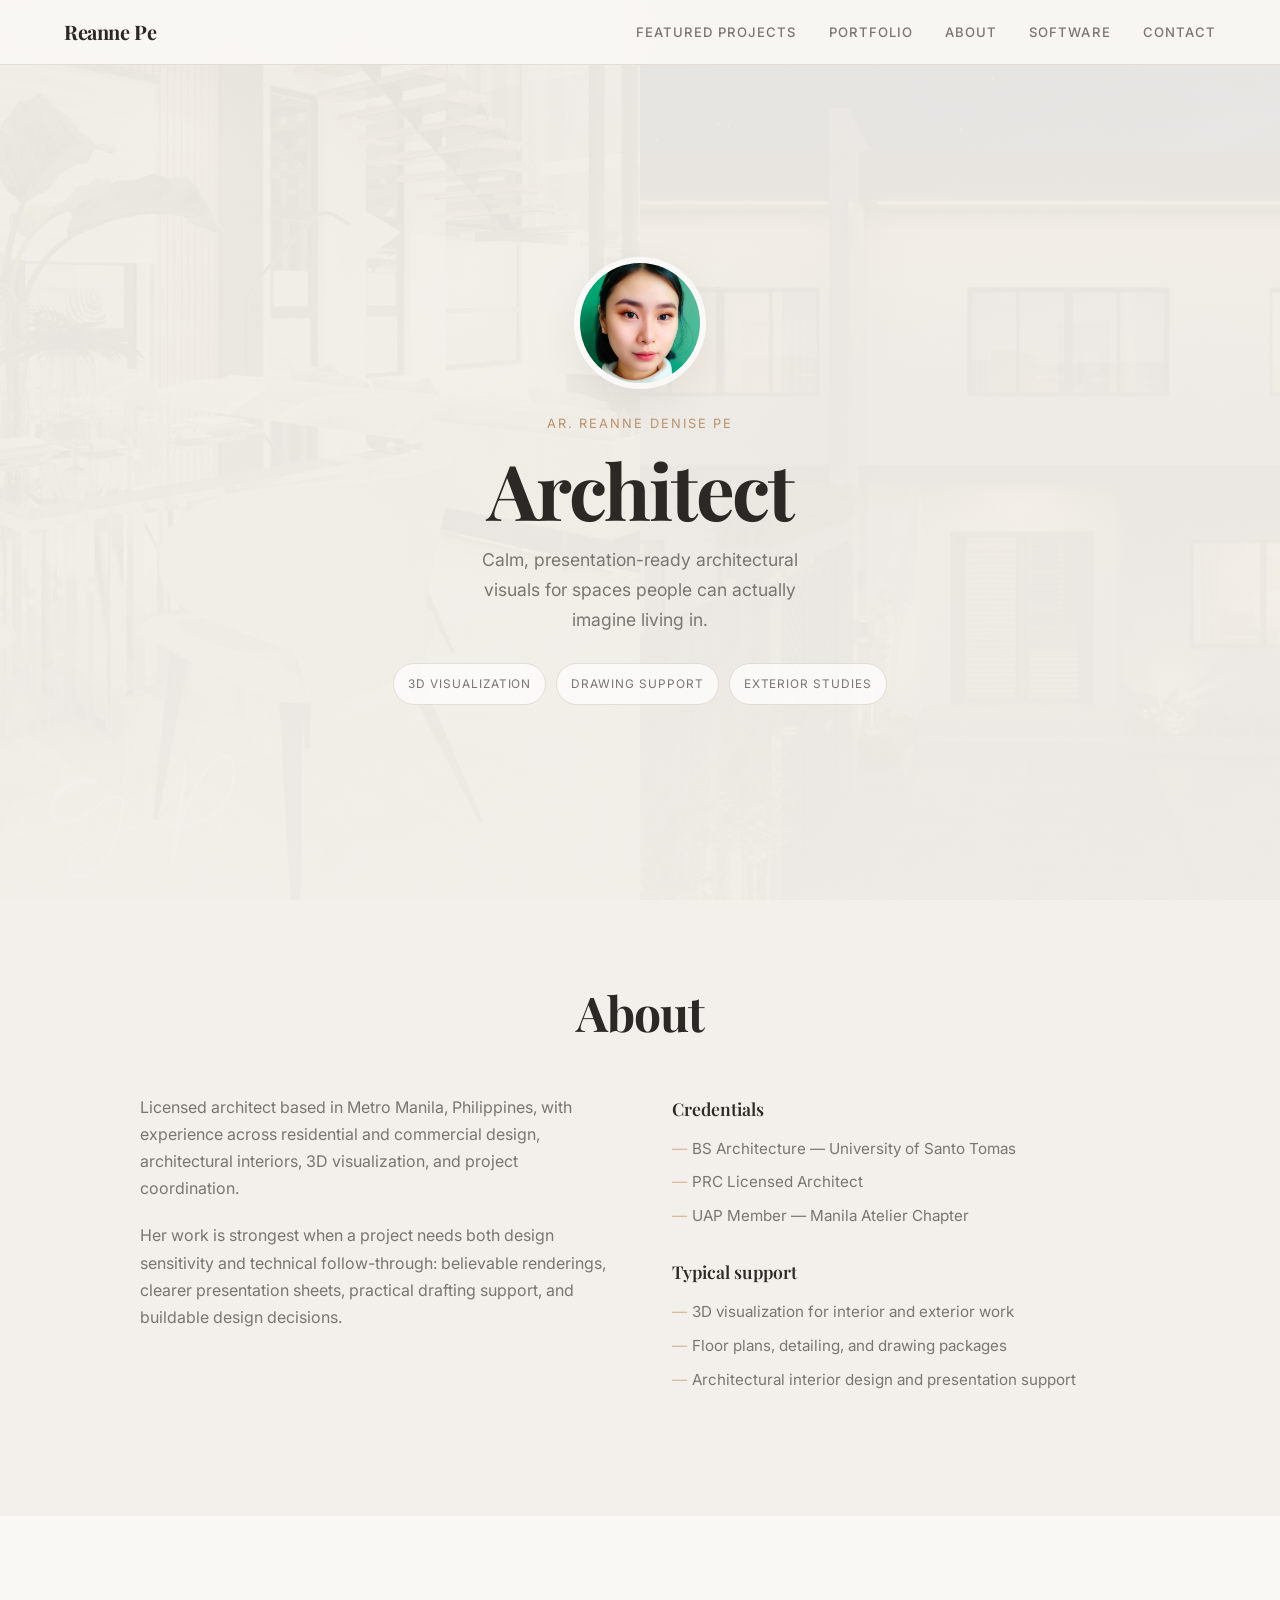
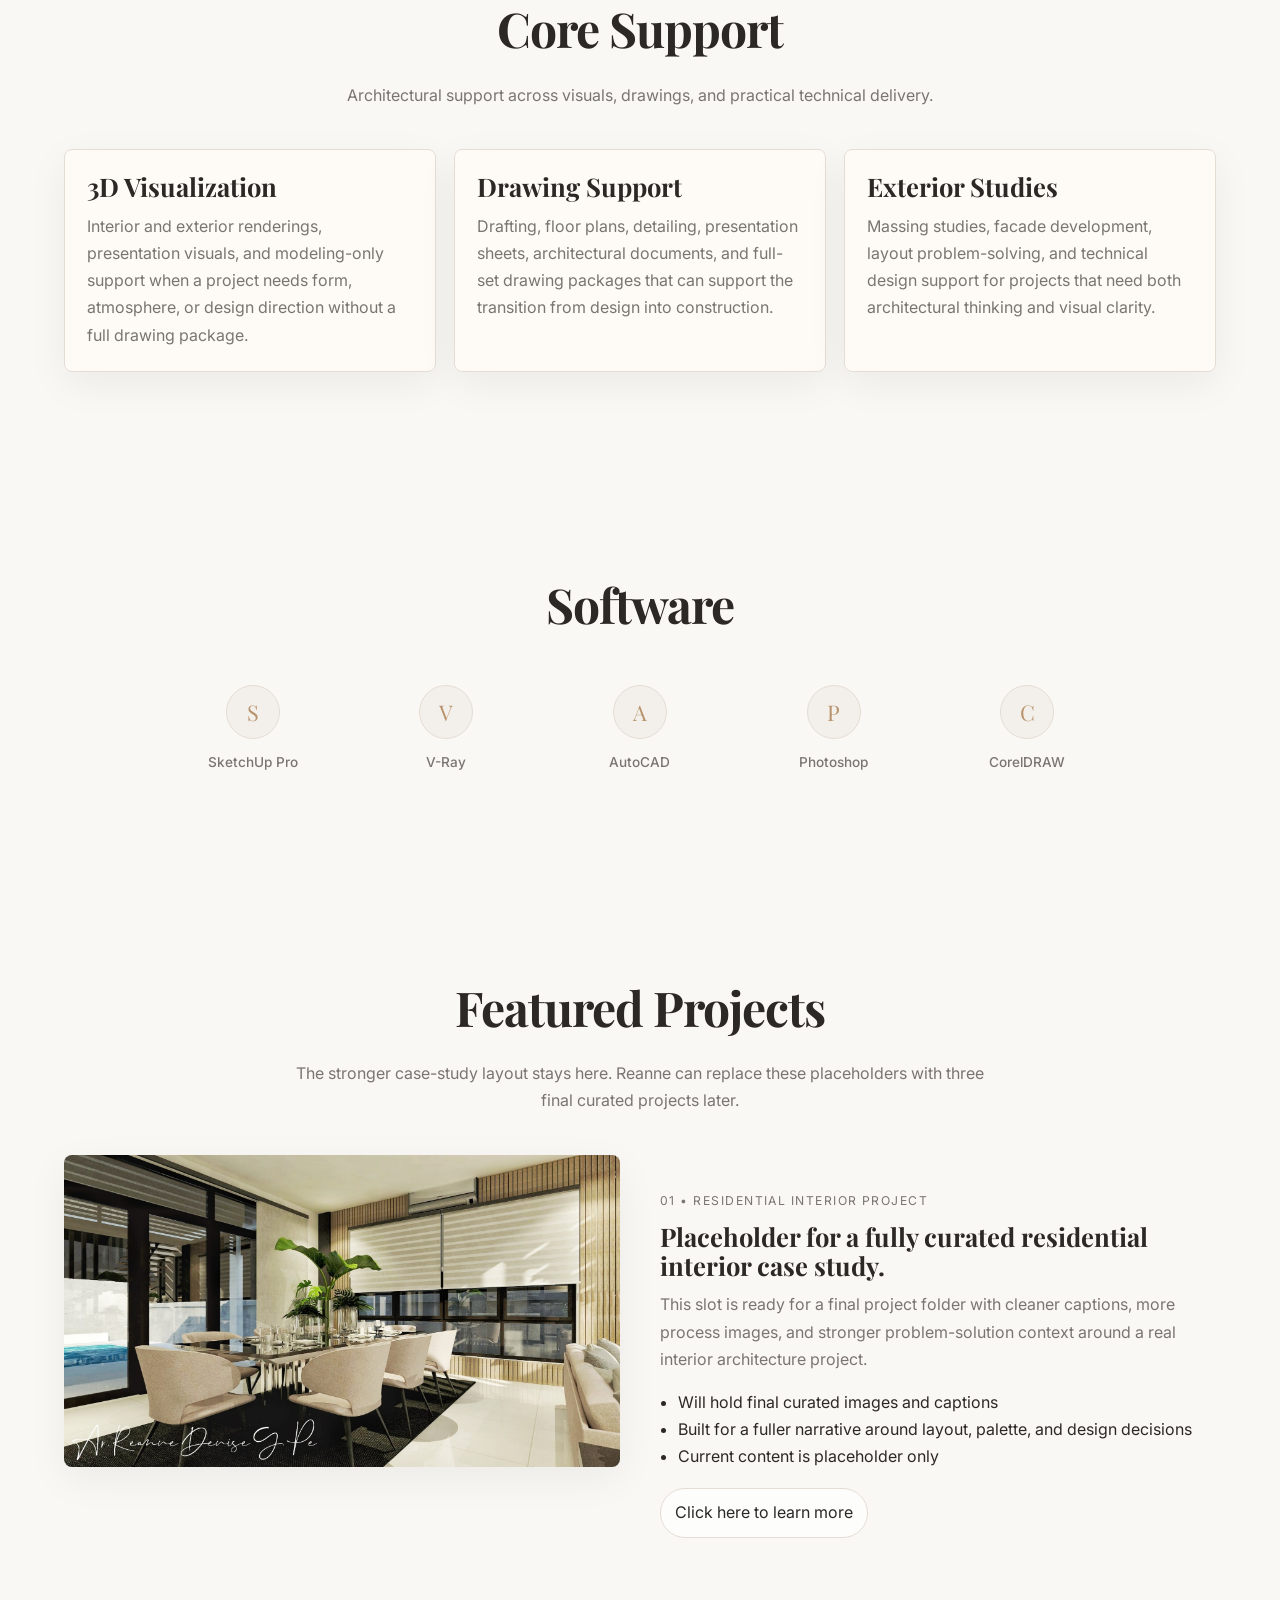
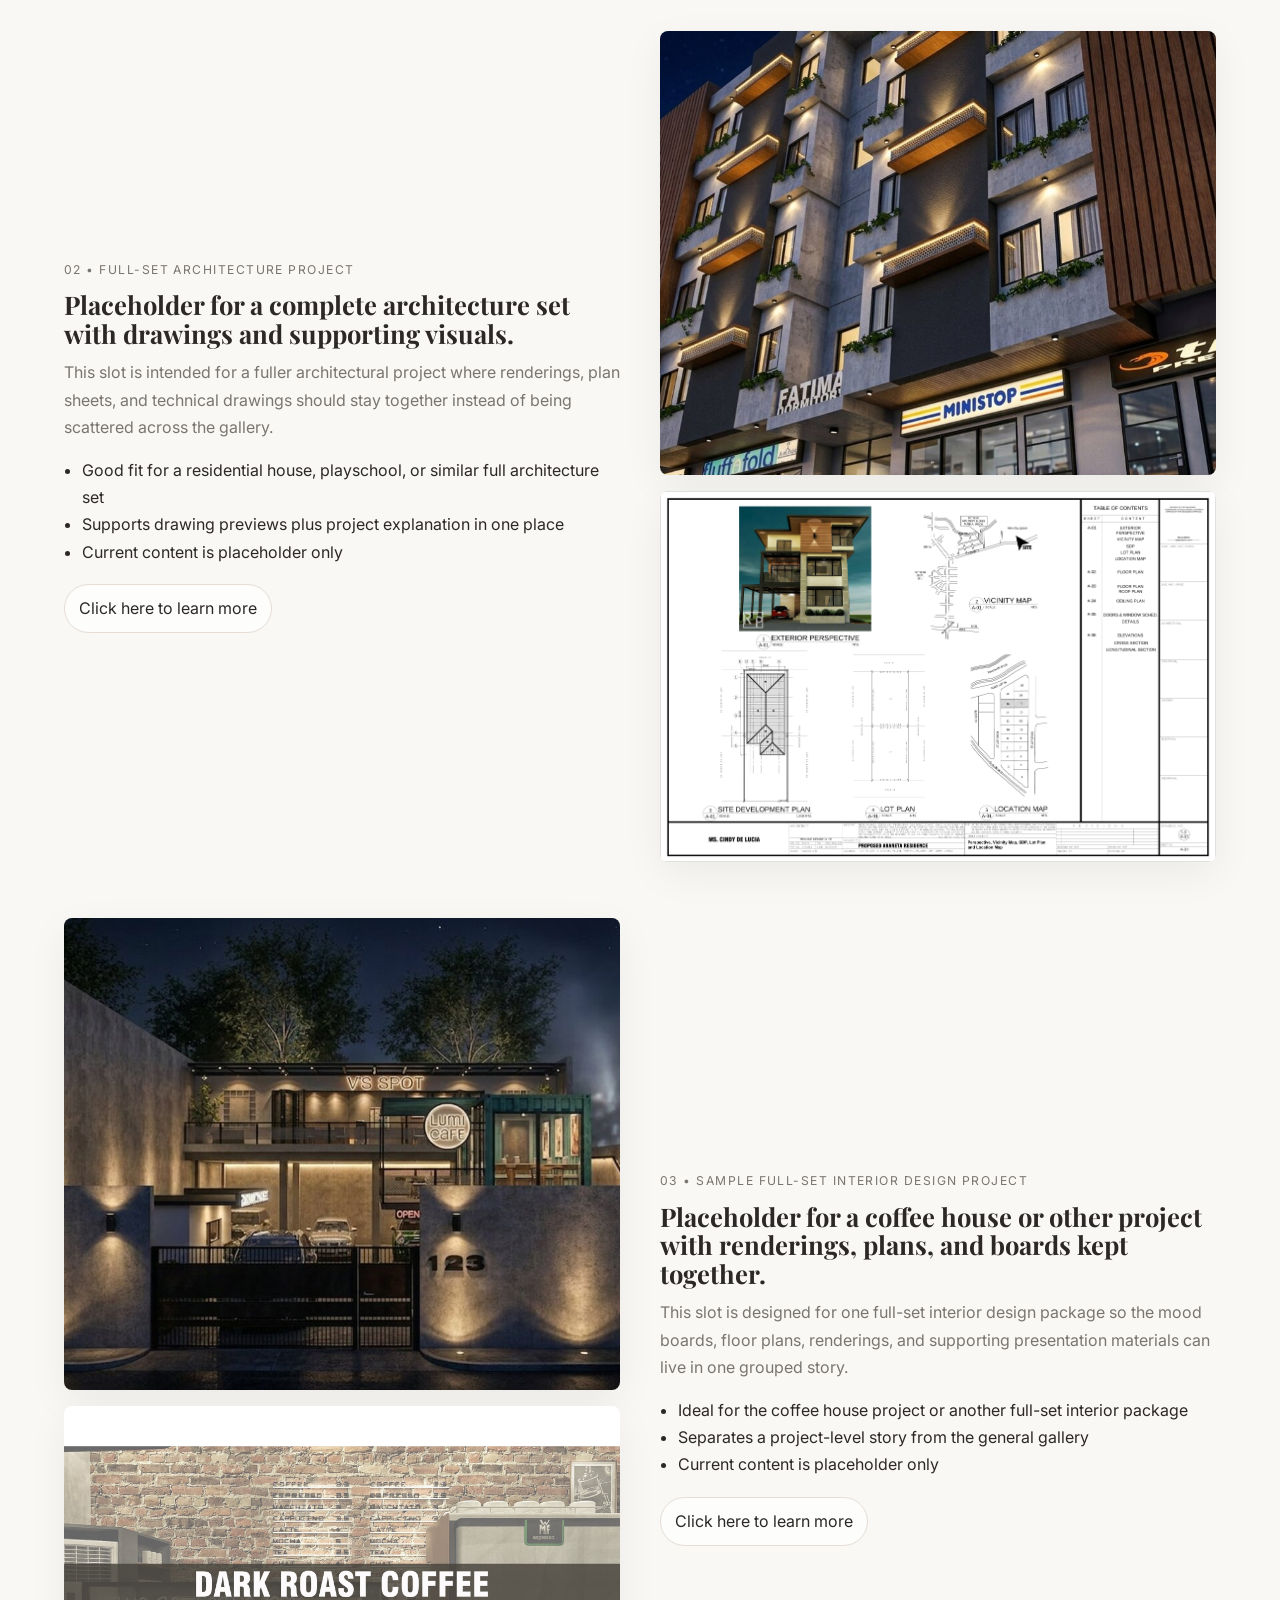
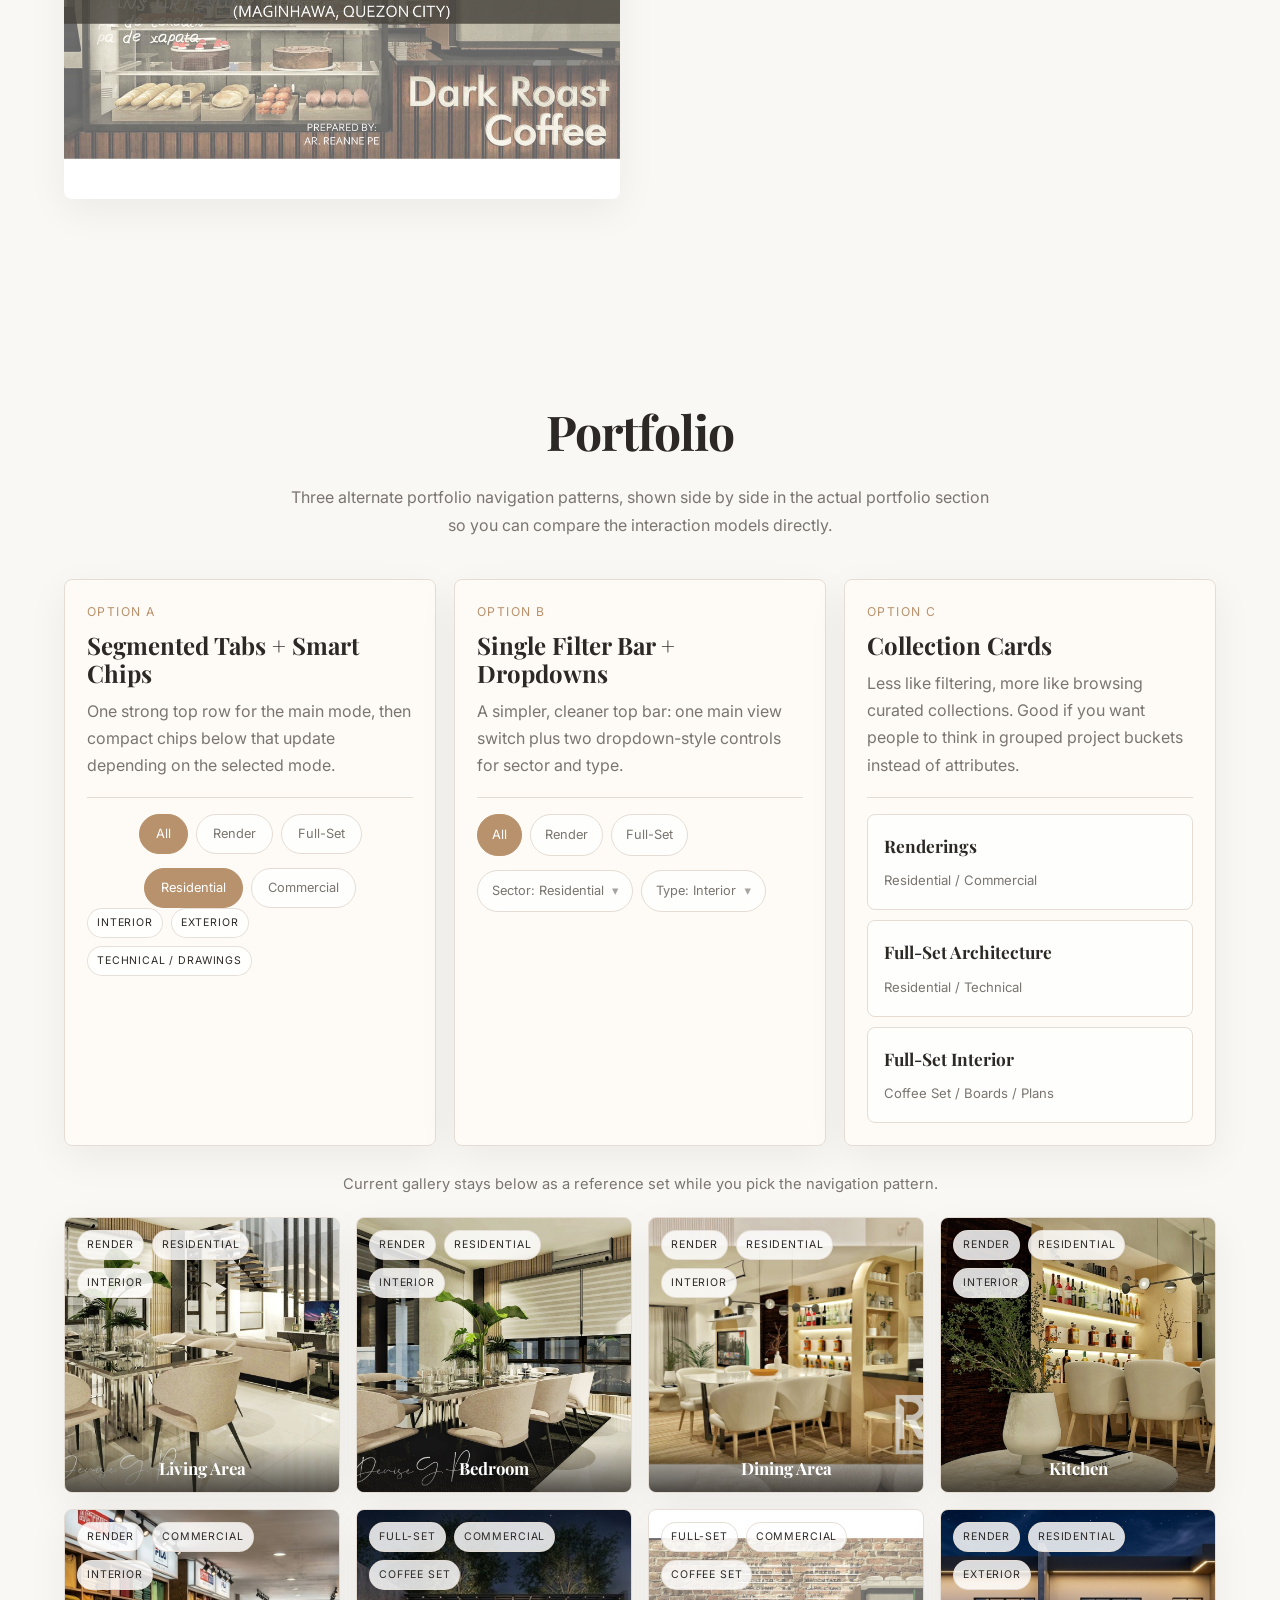
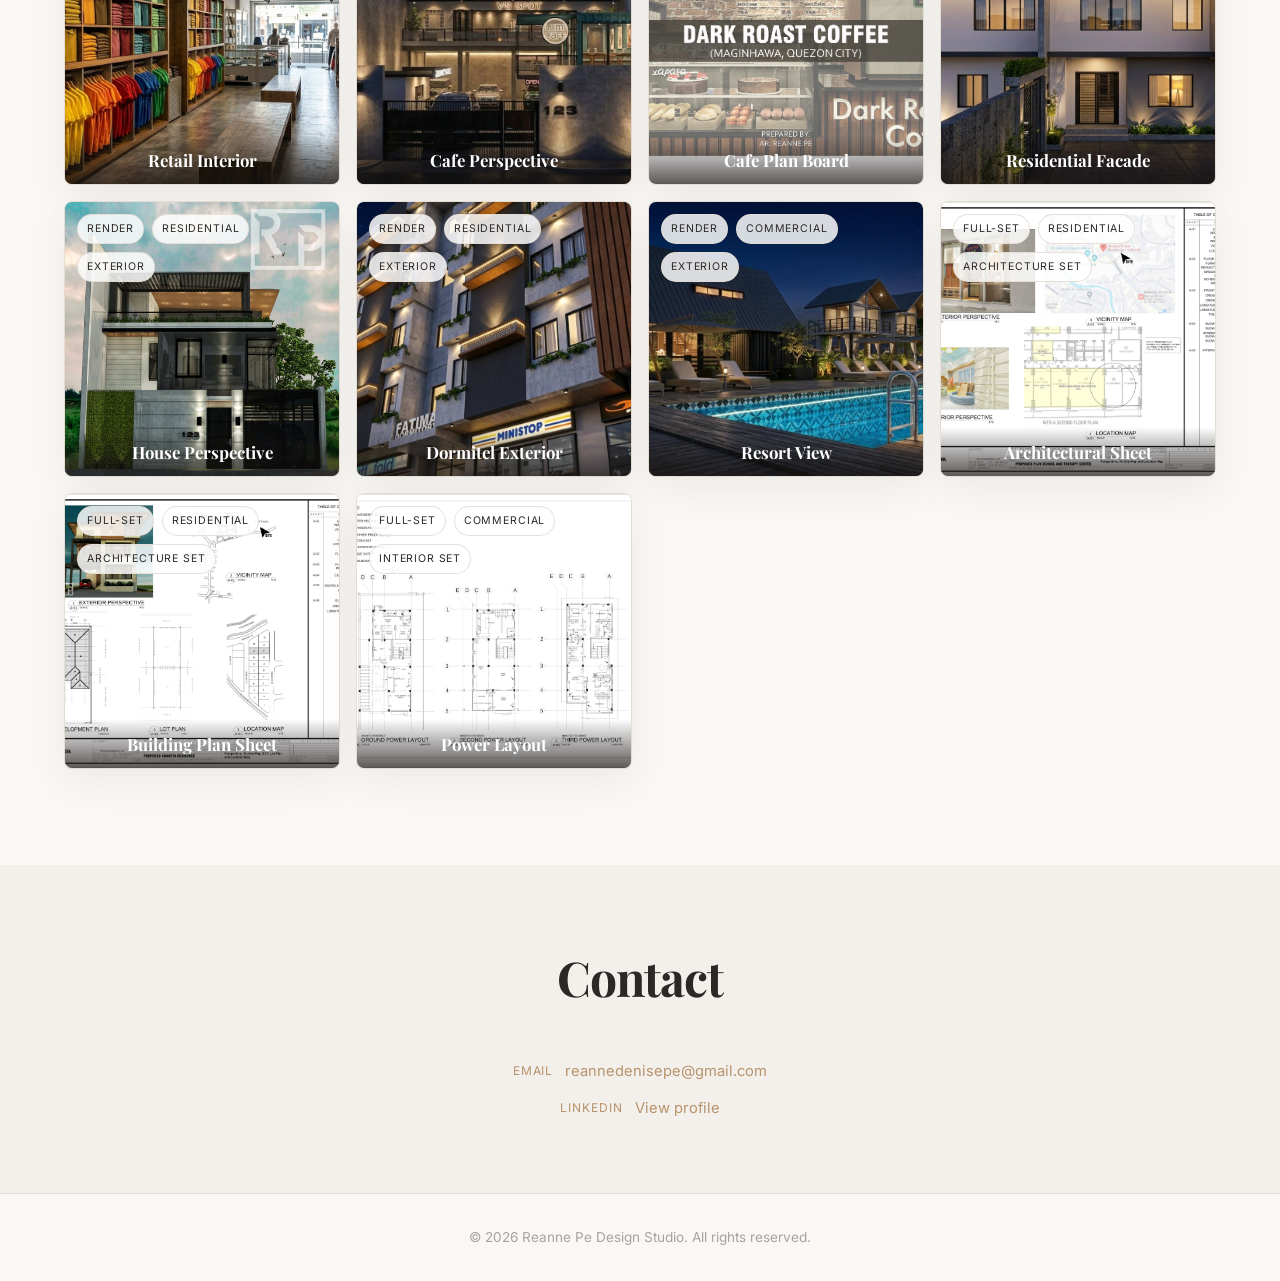
==== v3/public/index.html @ e00d3acc "v3 update style again" ====
<!DOCTYPE html>
<html lang="en">
<head>
  <meta charset="UTF-8" />
  <meta name="viewport" content="width=device-width, initial-scale=1.0" />
  <title>Reanne Denise Pe | Architect</title>
  <meta name="description" content="Portfolio of Reanne Denise Pe, licensed architect in the Philippines specializing in 3D visualization, drawing support, and architectural interiors." />
  <meta property="og:title" content="Reanne Denise Pe | Architect" />
  <meta property="og:description" content="3D visualization, drawing support, and grouped project samples by Reanne Denise Pe." />
  <meta property="og:image" content="./images/selected/interior-living-01.jpg" />
  <link rel="preconnect" href="https://fonts.googleapis.com" />
  <link rel="preconnect" href="https://fonts.gstatic.com" crossorigin />
  <link href="https://fonts.googleapis.com/css2?family=Playfair+Display:wght@400;600;700&family=Inter:wght@300;400;500;600&display=swap" rel="stylesheet" />
  <link rel="stylesheet" href="styles.css" />
  <link rel="icon" type="image/svg+xml" href="data:image/svg+xml,%3Csvg xmlns='http://www.w3.org/2000/svg' viewBox='0 0 100 100'%3E%3Crect width='100' height='100' rx='22' fill='%23f5ede3'/%3E%3Ctext x='50' y='58' text-anchor='middle' font-family='Georgia,serif' font-size='34' fill='%2328201a'%3ERP%3C/text%3E%3C/svg%3E" />
</head>
<body>
  <nav id="nav">
    <div class="nav-inner">
      <a href="#hero" class="logo">Reanne Pe</a>
      <button class="hamburger" id="hamburger" aria-label="Menu">
        <span></span><span></span><span></span>
      </button>
      <ul class="nav-links" id="navLinks">
        <li><a href="#featured-projects" class="nav-link">Featured Projects</a></li>
        <li><a href="#portfolio" class="nav-link">Portfolio</a></li>
        <li><a href="#about" class="nav-link">About</a></li>
        <li><a href="#software" class="nav-link">Software</a></li>
        <li><a href="#contact" class="nav-link">Contact</a></li>
      </ul>
    </div>
  </nav>

  <section id="hero">
    <div class="hero-overlay"></div>
    <div class="hero-background hero-background-interior" aria-hidden="true"></div>
    <div class="hero-background hero-background-exterior" aria-hidden="true"></div>
    <div class="hero-content">
      <div class="hero-avatar-wrap">
        <img class="hero-avatar" src="./images/profile/reanne-avatar.jpg" alt="Portrait of Reanne Denise Pe" />
      </div>
      <p class="hero-label">Ar. Reanne Denise Pe</p>
      <h1>Architect</h1>
      <p class="hero-sub">Calm, presentation-ready architectural visuals for spaces people can actually imagine living in.</p>
      <div class="hero-skill-strip">
        <span>3D Visualization</span>
        <span>Drawing Support</span>
        <span>Exterior Studies</span>
      </div>
    </div>
  </section>

  <section id="about">
    <div class="section-header">
      <h2>About</h2>
    </div>
    <div class="about-grid">
      <div class="about-text">
        <p>Licensed architect based in Metro Manila, Philippines, with experience across residential and commercial design, architectural interiors, 3D visualization, and project coordination.</p>
        <p>Her work is strongest when a project needs both design sensitivity and technical follow-through: believable renderings, clearer presentation sheets, practical drafting support, and buildable design decisions.</p>
      </div>
      <div class="about-credentials">
        <h3>Credentials</h3>
        <ul>
          <li>BS Architecture — University of Santo Tomas</li>
          <li>PRC Licensed Architect</li>
          <li>UAP Member — Manila Atelier Chapter</li>
        </ul>
        <h3>Typical support</h3>
        <ul>
          <li>3D visualization for interior and exterior work</li>
          <li>Floor plans, detailing, and drawing packages</li>
          <li>Architectural interior design and presentation support</li>
        </ul>
      </div>
    </div>
  </section>

  <section id="core-support">
    <div class="section-header">
      <h2>Core Support</h2>
      <p class="section-sub">Architectural support across visuals, drawings, and practical technical delivery.</p>
    </div>
    <div class="support-grid">
      <article class="support-card">
        <h3>3D Visualization</h3>
        <p>Interior and exterior renderings, presentation visuals, and modeling-only support when a project needs form, atmosphere, or design direction without a full drawing package.</p>
      </article>
      <article class="support-card">
        <h3>Drawing Support</h3>
        <p>Drafting, floor plans, detailing, presentation sheets, architectural documents, and full-set drawing packages that can support the transition from design into construction.</p>
      </article>
      <article class="support-card">
        <h3>Exterior Studies</h3>
        <p>Massing studies, facade development, layout problem-solving, and technical design support for projects that need both architectural thinking and visual clarity.</p>
      </article>
    </div>
  </section>

  <section id="software">
    <div class="section-header">
      <h2>Software</h2>
    </div>
    <div class="software-grid">
      <div class="software-item">
        <div class="software-icon">S</div>
        <span class="software-name">SketchUp Pro</span>
      </div>
      <div class="software-item">
        <div class="software-icon">V</div>
        <span class="software-name">V-Ray</span>
      </div>
      <div class="software-item">
        <div class="software-icon">A</div>
        <span class="software-name">AutoCAD</span>
      </div>
      <div class="software-item">
        <div class="software-icon">P</div>
        <span class="software-name">Photoshop</span>
      </div>
      <div class="software-item">
        <div class="software-icon">C</div>
        <span class="software-name">CorelDRAW</span>
      </div>
    </div>
  </section>

  <section id="featured-projects">
    <div class="section-header">
      <h2>Featured Projects</h2>
      <p class="section-sub">The stronger case-study layout stays here. Reanne can replace these placeholders with three final curated projects later.</p>
    </div>

    <article class="case-study">
      <div class="case-study-media">
        <img src="./images/selected/interior-bedroom-01.jpg" alt="Placeholder image for a featured residential interior project." />
      </div>
      <div class="case-study-copy">
        <p class="case-label">01 • Residential Interior Project</p>
        <h3>Placeholder for a fully curated residential interior case study.</h3>
        <p>This slot is ready for a final project folder with cleaner captions, more process images, and stronger problem-solution context around a real interior architecture project.</p>
        <ul>
          <li>Will hold final curated images and captions</li>
          <li>Built for a fuller narrative around layout, palette, and design decisions</li>
          <li>Current content is placeholder only</li>
        </ul>
        <button class="text-link" type="button" data-project="residential-interior">Click here to learn more</button>
      </div>
    </article>

    <article class="case-study case-study-reverse">
      <div class="case-study-media case-study-stack">
        <img src="./images/selected/exterior-dormitel-01.jpg" alt="Placeholder exterior image for a featured full-set architecture project." />
        <img src="./images/plans/a1.jpg" alt="Placeholder drawing preview for a featured full-set architecture project." />
      </div>
      <div class="case-study-copy">
        <p class="case-label">02 • Full-Set Architecture Project</p>
        <h3>Placeholder for a complete architecture set with drawings and supporting visuals.</h3>
        <p>This slot is intended for a fuller architectural project where renderings, plan sheets, and technical drawings should stay together instead of being scattered across the gallery.</p>
        <ul>
          <li>Good fit for a residential house, playschool, or similar full architecture set</li>
          <li>Supports drawing previews plus project explanation in one place</li>
          <li>Current content is placeholder only</li>
        </ul>
        <button class="text-link" type="button" data-project="full-set-architecture">Click here to learn more</button>
      </div>
    </article>

    <article class="case-study">
      <div class="case-study-media case-study-stack">
        <img src="./images/selected/commercial-cafe-01.jpg" alt="Placeholder image for a sample full-set interior design project." />
        <img src="./images/selected/commercial-plan-01.jpg" alt="Placeholder plan image for a sample full-set interior design project." />
      </div>
      <div class="case-study-copy">
        <p class="case-label">03 • Sample Full-Set Interior Design Project</p>
        <h3>Placeholder for a coffee house or other project with renderings, plans, and boards kept together.</h3>
        <p>This slot is designed for one full-set interior design package so the mood boards, floor plans, renderings, and supporting presentation materials can live in one grouped story.</p>
        <ul>
          <li>Ideal for the coffee house project or another full-set interior package</li>
          <li>Separates a project-level story from the general gallery</li>
          <li>Current content is placeholder only</li>
        </ul>
        <button class="text-link" type="button" data-project="full-set-interior">Click here to learn more</button>
      </div>
    </article>
  </section>

  <section id="portfolio">
    <div class="section-header">
      <h2>Portfolio</h2>
      <p class="section-sub">Three alternate portfolio navigation patterns, shown side by side in the actual portfolio section so you can compare the interaction models directly.</p>
    </div>

    <div class="filter-concept-grid">
      <article class="filter-concept-card">
        <p class="case-label">Option A</p>
        <h3>Segmented Tabs + Smart Chips</h3>
        <p class="filter-concept-copy">One strong top row for the main mode, then compact chips below that update depending on the selected mode.</p>
        <div class="concept-demo">
          <div class="filters concept-filters">
            <button class="filter-btn active" type="button">All</button>
            <button class="filter-btn" type="button">Render</button>
            <button class="filter-btn" type="button">Full-Set</button>
          </div>
          <div class="filters filters-secondary concept-filters">
            <button class="filter-btn active" type="button">Residential</button>
            <button class="filter-btn" type="button">Commercial</button>
          </div>
          <div class="concept-chip-row">
            <span class="gallery-badge">Interior</span>
            <span class="gallery-badge">Exterior</span>
            <span class="gallery-badge">Technical / Drawings</span>
          </div>
        </div>
      </article>

      <article class="filter-concept-card">
        <p class="case-label">Option B</p>
        <h3>Single Filter Bar + Dropdowns</h3>
        <p class="filter-concept-copy">A simpler, cleaner top bar: one main view switch plus two dropdown-style controls for sector and type.</p>
        <div class="concept-toolbar">
          <div class="concept-pill-group">
            <span class="concept-pill concept-pill-active">All</span>
            <span class="concept-pill">Render</span>
            <span class="concept-pill">Full-Set</span>
          </div>
          <div class="concept-selects">
            <span class="concept-select">Sector: Residential</span>
            <span class="concept-select">Type: Interior</span>
          </div>
        </div>
      </article>

      <article class="filter-concept-card">
        <p class="case-label">Option C</p>
        <h3>Collection Cards</h3>
        <p class="filter-concept-copy">Less like filtering, more like browsing curated collections. Good if you want people to think in grouped project buckets instead of attributes.</p>
        <div class="concept-collection-grid">
          <div class="concept-collection-card">
            <strong>Renderings</strong>
            <span>Residential / Commercial</span>
          </div>
          <div class="concept-collection-card">
            <strong>Full-Set Architecture</strong>
            <span>Residential / Technical</span>
          </div>
          <div class="concept-collection-card">
            <strong>Full-Set Interior</strong>
            <span>Coffee Set / Boards / Plans</span>
          </div>
        </div>
      </article>
    </div>

    <div class="portfolio-note">
      <p>Current gallery stays below as a reference set while you pick the navigation pattern.</p>
    </div>
    <div class="gallery" id="gallery"></div>
  </section>

  <section id="contact">
    <div class="section-header">
      <h2>Contact</h2>
    </div>
    <div class="contact-content">
      <div class="contact-item"><span>Email</span><a href="mailto:reannedenisepe@gmail.com">reannedenisepe@gmail.com</a></div>
      <div class="contact-item"><span>LinkedIn</span><a href="https://ph.linkedin.com/in/reanne-denise-pe-29bb5a261" target="_blank" rel="noreferrer">View profile</a></div>
    </div>
  </section>

  <footer>
    <div class="footer-inner">
      <p>&copy; 2026 Reanne Pe Design Studio. All rights reserved.</p>
    </div>
  </footer>

  <div id="lightbox" class="lightbox" aria-hidden="true">
    <button class="lightbox-close" id="lightboxClose" aria-label="Close">&times;</button>
    <button class="lightbox-nav lightbox-prev" id="lightboxPrev" aria-label="Previous">&lsaquo;</button>
    <div class="lightbox-content">
      <img id="lightboxImg" src="" alt="" />
      <div class="lightbox-caption" id="lightboxCaption"></div>
    </div>
    <button class="lightbox-nav lightbox-next" id="lightboxNext" aria-label="Next">&rsaquo;</button>
  </div>

  <dialog class="project-dialog" id="projectDialog">
    <button class="project-dialog-close" id="projectDialogClose" aria-label="Close">Close</button>
    <div class="project-dialog-content">
      <p class="case-label" id="projectDialogLabel"></p>
      <h3 id="projectDialogTitle"></h3>
      <p id="projectDialogText"></p>
      <div class="project-dialog-gallery" id="projectDialogGallery"></div>
    </div>
  </dialog>

  <script src="script.js"></script>
</body>
</html>
---- v3/public/styles.css ----
*, *::before, *::after {
  box-sizing: border-box;
  margin: 0;
  padding: 0;
}

:root {
  --bg: #faf8f5;
  --bg-alt: #f3f0eb;
  --panel: rgba(255, 252, 247, 0.88);
  --text: #2c2826;
  --text-light: #7a7570;
  --text-muted: #a8a39e;
  --accent: #b8926c;
  --accent-light: #d4b89a;
  --accent-dark: #8a6d4f;
  --border: #e5ddd4;
  --nav-bg: rgba(250, 248, 245, 0.92);
  --shadow: 0 12px 40px rgba(0, 0, 0, 0.06);
  --radius: 8px;
  --transition: 0.3s cubic-bezier(0.4, 0, 0.2, 1);
  --font-serif: "Playfair Display", Georgia, "Times New Roman", serif;
  --font-sans: "Inter", system-ui, -apple-system, sans-serif;
}

html {
  scroll-behavior: smooth;
}

body {
  font-family: var(--font-sans);
  color: var(--text);
  background: var(--bg);
  line-height: 1.7;
  -webkit-font-smoothing: antialiased;
}

img {
  max-width: 100%;
  height: auto;
  display: block;
}

a {
  color: var(--accent);
  text-decoration: none;
  transition: color var(--transition);
}

a:hover {
  color: var(--accent-dark);
}

button {
  font: inherit;
}

#nav {
  position: fixed;
  top: 0;
  left: 0;
  right: 0;
  z-index: 100;
  background: var(--nav-bg);
  backdrop-filter: blur(12px);
  -webkit-backdrop-filter: blur(12px);
  border-bottom: 1px solid var(--border);
}

.nav-inner {
  max-width: 1200px;
  margin: 0 auto;
  padding: 0 24px;
  display: flex;
  align-items: center;
  justify-content: space-between;
  height: 64px;
}

.logo {
  font-family: var(--font-serif);
  font-size: 1.25rem;
  font-weight: 700;
  color: var(--text);
  letter-spacing: -0.02em;
}

.logo:hover {
  color: var(--accent);
}

.nav-links {
  display: flex;
  gap: 32px;
  list-style: none;
}

.nav-link {
  font-size: 0.82rem;
  font-weight: 500;
  text-transform: uppercase;
  letter-spacing: 0.08em;
  color: var(--text-light);
}

.nav-link:hover {
  color: var(--text);
}

.hamburger {
  display: none;
  flex-direction: column;
  gap: 5px;
  background: none;
  border: none;
  cursor: pointer;
  padding: 4px;
}

.hamburger span {
  display: block;
  width: 24px;
  height: 2px;
  background: var(--text);
  transition: var(--transition);
}

.hamburger.active span:nth-child(1) {
  transform: translateY(7px) rotate(45deg);
}

.hamburger.active span:nth-child(2) {
  opacity: 0;
}

.hamburger.active span:nth-child(3) {
  transform: translateY(-7px) rotate(-45deg);
}

section {
  padding: 96px 24px;
  max-width: 1200px;
  margin: 0 auto;
}

#hero {
  min-height: 100vh;
  display: flex;
  align-items: center;
  justify-content: center;
  position: relative;
  background: var(--bg-alt);
  overflow: hidden;
  max-width: none;
  padding: 0 24px;
}

#hero::before {
  content: "";
  position: absolute;
  inset: 0;
  background:
    radial-gradient(ellipse at 30% 20%, rgba(184, 146, 108, 0.08) 0%, transparent 50%),
    radial-gradient(ellipse at 70% 80%, rgba(184, 146, 108, 0.06) 0%, transparent 50%);
  z-index: 1;
}

.hero-overlay {
  position: absolute;
  inset: 0;
  background: linear-gradient(180deg, rgba(243, 240, 235, 0.75), rgba(243, 240, 235, 0.88));
  z-index: 2;
}

.hero-background {
  position: absolute;
  top: 0;
  bottom: 0;
  width: 50%;
  background-size: cover;
  background-position: center;
  opacity: 0.22;
  filter: saturate(0.9);
  z-index: 0;
}

.hero-background-interior {
  left: 0;
  background-image: url("./images/selected/interior-living-01.jpg");
}

.hero-background-exterior {
  right: 0;
  background-image: url("./images/selected/exterior-house-01.jpg");
}

.hero-content {
  position: relative;
  z-index: 3;
  text-align: center;
  width: min(820px, 100%);
  padding: 110px 24px 48px;
}

.hero-avatar-wrap {
  width: 132px;
  margin: 0 auto 24px;
}

.hero-avatar {
  width: 132px;
  height: 132px;
  object-fit: cover;
  border-radius: 50%;
  border: 6px solid rgba(255, 255, 255, 0.7);
  box-shadow: var(--shadow);
}

.hero-label {
  font-size: 0.8rem;
  text-transform: uppercase;
  letter-spacing: 0.15em;
  color: var(--accent);
  margin-bottom: 14px;
}

.hero-content h1 {
  font-family: var(--font-serif);
  font-size: clamp(2.8rem, 6vw, 4.8rem);
  font-weight: 700;
  line-height: 1.05;
  color: var(--text);
  margin-bottom: 16px;
  letter-spacing: -0.03em;
}

.hero-sub {
  font-size: 1.1rem;
  color: var(--text-light);
  max-width: 34ch;
  margin: 0 auto 28px;
}

.hero-skill-strip {
  display: flex;
  justify-content: center;
  gap: 10px;
  flex-wrap: wrap;
}

.hero-skill-strip span,
.text-link,
.filter-btn {
  border: 1px solid var(--border);
  background: rgba(255, 255, 255, 0.72);
}

.hero-skill-strip span {
  padding: 10px 14px;
  border-radius: 999px;
  font-size: 0.74rem;
  color: var(--text-light);
  text-transform: uppercase;
  letter-spacing: 0.08em;
}

.section-header {
  text-align: center;
  margin-bottom: 40px;
}

.section-header h2 {
  font-family: var(--font-serif);
  font-size: clamp(2rem, 4vw, 3rem);
  font-weight: 700;
  color: var(--text);
  margin-bottom: 12px;
  letter-spacing: -0.02em;
}

.section-sub {
  font-size: 1rem;
  color: var(--text-light);
  max-width: 700px;
  margin: 0 auto;
}

#core-support {
  padding-top: 72px;
}

.support-grid {
  display: grid;
  grid-template-columns: repeat(3, minmax(0, 1fr));
  gap: 18px;
}

.support-card {
  background: var(--panel);
  border: 1px solid var(--border);
  border-radius: var(--radius);
  padding: 22px;
  box-shadow: var(--shadow);
}

.support-card h3,
.case-study-copy h3,
.project-dialog-content h3 {
  font-family: var(--font-serif);
  font-size: 1.6rem;
  line-height: 1.12;
  margin-bottom: 12px;
}

.support-card p,
.case-study-copy p,
.about-text p,
.about-credentials li,
.contact-item,
.project-dialog-content p,
.project-dialog-content li {
  color: var(--text-light);
}

.case-study {
  display: grid;
  grid-template-columns: 1fr 1fr;
  gap: 40px;
  align-items: center;
  margin-bottom: 56px;
}

.case-study:last-child {
  margin-bottom: 0;
}

.filter-concept-grid {
  display: grid;
  grid-template-columns: repeat(3, minmax(0, 1fr));
  gap: 18px;
}

.filter-concept-card {
  background: var(--panel);
  border: 1px solid var(--border);
  border-radius: var(--radius);
  padding: 22px;
  box-shadow: var(--shadow);
}

.filter-concept-card h3 {
  font-family: var(--font-serif);
  font-size: 1.5rem;
  line-height: 1.15;
  margin-bottom: 10px;
}

.filter-concept-copy {
  color: var(--text-light);
  margin-bottom: 18px;
}

.concept-demo,
.concept-toolbar,
.concept-collection-grid {
  border-top: 1px solid var(--border);
  padding-top: 16px;
}

.concept-filters {
  justify-content: flex-start;
}

.concept-chip-row {
  display: flex;
  flex-wrap: wrap;
  gap: 8px;
}

.concept-toolbar {
  display: grid;
  gap: 14px;
}

.concept-pill-group,
.concept-selects {
  display: flex;
  flex-wrap: wrap;
  gap: 8px;
}

.concept-pill,
.concept-select {
  display: inline-flex;
  align-items: center;
  padding: 9px 14px;
  border-radius: 999px;
  border: 1px solid var(--border);
  background: rgba(255, 255, 255, 0.72);
  color: var(--text-light);
  font-size: 0.8rem;
}

.concept-pill-active {
  background: var(--accent);
  border-color: var(--accent);
  color: #fff;
}

.concept-select::after {
  content: "▾";
  margin-left: 8px;
  color: var(--text-muted);
}

.concept-collection-grid {
  display: grid;
  gap: 10px;
}

.concept-collection-card {
  padding: 16px;
  border-radius: var(--radius);
  border: 1px solid var(--border);
  background: rgba(255, 255, 255, 0.72);
}

.concept-collection-card strong {
  display: block;
  font-family: var(--font-serif);
  font-size: 1.08rem;
  margin-bottom: 6px;
}

.concept-collection-card span {
  color: var(--text-light);
  font-size: 0.82rem;
}

.case-study-reverse .case-study-media {
  order: 2;
}

.case-study-reverse .case-study-copy {
  order: 1;
}

.case-study-media img {
  width: 100%;
  height: 100%;
  object-fit: cover;
  border-radius: var(--radius);
  box-shadow: var(--shadow);
}

.case-study-media {
  min-height: 420px;
}

.case-study-stack {
  display: grid;
  grid-template-rows: 1.2fr 0.8fr;
  gap: 16px;
}

.case-label {
  font-size: 0.76rem;
  text-transform: uppercase;
  letter-spacing: 0.12em;
  color: var(--accent);
  margin-bottom: 10px;
}

.case-study-copy ul,
.project-dialog-content ul {
  padding-left: 18px;
  margin: 16px 0 0;
}

.text-link {
  margin-top: 18px;
  color: var(--text);
  padding: 10px 14px;
  border-radius: 999px;
  cursor: pointer;
  transition: background var(--transition), border-color var(--transition), color var(--transition), transform var(--transition);
}

.text-link:hover {
  color: var(--accent-dark);
  border-color: var(--accent-light);
  transform: translateY(-1px);
}

.filter-block {
  margin-bottom: 36px;
}

.filters {
  display: flex;
  justify-content: center;
  gap: 8px;
  margin-bottom: 14px;
  flex-wrap: wrap;
}

.filters-secondary {
  margin-bottom: 0;
}

.filter-btn {
  padding: 8px 16px;
  border-radius: 999px;
  font-size: 0.8rem;
  color: var(--text-light);
  cursor: pointer;
  transition: var(--transition);
}

.filter-btn:hover {
  border-color: var(--accent-light);
  color: var(--accent);
}

.filter-btn.active {
  background: var(--accent);
  border-color: var(--accent);
  color: #fff;
}

.gallery {
  display: grid;
  grid-template-columns: repeat(auto-fill, minmax(260px, 1fr));
  gap: 16px;
}

.gallery-item {
  position: relative;
  overflow: hidden;
  cursor: pointer;
  border-radius: var(--radius);
  background: var(--bg-alt);
  border: 1px solid var(--border);
  aspect-ratio: 1 / 1;
  box-shadow: var(--shadow);
}

.gallery-item img {
  width: 100%;
  height: 100%;
  object-fit: cover;
  transition: transform 0.6s cubic-bezier(0.4, 0, 0.2, 1);
}

.gallery-item:hover img {
  transform: scale(1.04);
}

.gallery-badges {
  position: absolute;
  top: 12px;
  left: 12px;
  right: 12px;
  display: flex;
  gap: 8px;
  flex-wrap: wrap;
  z-index: 2;
}

.gallery-badge {
  display: inline-flex;
  align-items: center;
  padding: 5px 9px;
  border-radius: 999px;
  background: rgba(255, 255, 255, 0.84);
  color: var(--text);
  font-size: 0.66rem;
  text-transform: uppercase;
  letter-spacing: 0.08em;
  border: 1px solid rgba(229, 221, 212, 0.9);
}

.gallery-overlay {
  position: absolute;
  left: 0;
  right: 0;
  bottom: 0;
  padding: 16px 16px 14px;
  background: linear-gradient(to top, rgba(23, 20, 18, 0.7), rgba(23, 20, 18, 0));
  color: #fff;
  z-index: 1;
}

.gallery-title {
  display: block;
  font-family: var(--font-serif);
  font-size: 1.05rem;
  line-height: 1.15;
}

#about,
#contact {
  background: var(--bg-alt);
  max-width: none;
}

#about {
  padding-top: 72px;
}

#about .section-header,
#contact .section-header {
  max-width: 1200px;
  margin-left: auto;
  margin-right: auto;
}

.about-grid {
  display: grid;
  grid-template-columns: 1fr 1fr;
  gap: 64px;
  max-width: 1000px;
  margin: 0 auto;
}

.about-text p {
  margin-bottom: 20px;
}

.about-credentials h3 {
  font-family: var(--font-serif);
  font-size: 1.1rem;
  font-weight: 600;
  color: var(--text);
  margin-bottom: 12px;
}

.about-credentials ul {
  list-style: none;
  margin-bottom: 28px;
}

.about-credentials li {
  padding-left: 20px;
  position: relative;
  margin-bottom: 8px;
  font-size: 0.95rem;
}

.about-credentials li::before {
  content: "\2014";
  position: absolute;
  left: 0;
  color: var(--accent-light);
}

.software-grid {
  display: grid;
  grid-template-columns: repeat(5, 1fr);
  gap: 28px;
  max-width: 940px;
  margin: 0 auto;
}

.software-item {
  display: flex;
  flex-direction: column;
  align-items: center;
  gap: 12px;
  text-align: center;
}

.software-icon {
  width: 54px;
  height: 54px;
  border-radius: 50%;
  background: var(--bg-alt);
  color: var(--accent);
  border: 1px solid var(--border);
  display: flex;
  align-items: center;
  justify-content: center;
  font-family: var(--font-serif);
  font-size: 1.35rem;
}

.software-name {
  font-size: 0.85rem;
  font-weight: 500;
  color: var(--text-light);
}

.contact-content {
  display: flex;
  flex-direction: column;
  align-items: center;
  gap: 12px;
  max-width: 480px;
  margin: 0 auto;
}

.contact-item {
  display: flex;
  align-items: center;
  gap: 12px;
  font-size: 0.92rem;
}

.contact-item span:first-child {
  color: var(--accent);
  text-transform: uppercase;
  letter-spacing: 0.08em;
  font-size: 0.75rem;
}

#contact {
  padding-top: 72px;
  padding-bottom: 72px;
}

.portfolio-note {
  margin: 26px 0 20px;
  text-align: center;
}

.portfolio-note p {
  color: var(--text-light);
  font-size: 0.92rem;
}

footer {
  border-top: 1px solid var(--border);
  padding: 32px 24px;
}

.footer-inner {
  max-width: 1200px;
  margin: 0 auto;
  text-align: center;
  font-size: 0.85rem;
  color: var(--text-muted);
}

.lightbox {
  display: none;
  position: fixed;
  z-index: 200;
  inset: 0;
  background: rgba(0, 0, 0, 0.92);
  align-items: center;
  justify-content: center;
  backdrop-filter: blur(8px);
}

.lightbox.open {
  display: flex;
}

.lightbox-content {
  position: relative;
  max-width: 90vw;
  max-height: 85vh;
  display: flex;
  flex-direction: column;
  align-items: center;
}

.lightbox-content img {
  max-width: 100%;
  max-height: 80vh;
  object-fit: contain;
  border-radius: var(--radius);
  box-shadow: 0 20px 60px rgba(0, 0, 0, 0.4);
}

.lightbox-caption {
  margin-top: 16px;
  font-size: 0.9rem;
  color: rgba(255, 255, 255, 0.75);
  text-align: center;
}

.lightbox-close,
.lightbox-nav {
  position: absolute;
  background: none;
  border: none;
  color: rgba(255, 255, 255, 0.85);
  cursor: pointer;
}

.lightbox-close {
  top: 24px;
  right: 28px;
  font-size: 2rem;
}

.lightbox-nav {
  top: 50%;
  transform: translateY(-50%);
  font-size: 3rem;
  padding: 12px;
}

.lightbox-prev {
  left: 24px;
}

.lightbox-next {
  right: 24px;
}

.project-dialog {
  width: min(860px, calc(100% - 24px));
  border: none;
  padding: 0;
  background: transparent;
}

.project-dialog::backdrop {
  background: rgba(0, 0, 0, 0.62);
  backdrop-filter: blur(4px);
}

.project-dialog-content {
  position: relative;
  background: #fff;
  border-radius: 18px;
  padding: 28px;
  box-shadow: 0 28px 80px rgba(0, 0, 0, 0.16);
}

.project-dialog-close {
  position: absolute;
  top: 16px;
  right: 16px;
  border: 1px solid var(--border);
  background: rgba(255, 255, 255, 0.92);
  border-radius: 999px;
  padding: 8px 14px;
  cursor: pointer;
}

.project-dialog-gallery {
  display: grid;
  grid-template-columns: repeat(3, minmax(0, 1fr));
  gap: 14px;
  margin-top: 18px;
}

.project-dialog-gallery img {
  width: 100%;
  aspect-ratio: 1 / 1;
  object-fit: cover;
  border-radius: var(--radius);
}

@media (max-width: 920px) {
  .support-grid,
  .about-grid,
  .software-grid,
  .case-study,
  .filter-concept-grid {
    grid-template-columns: 1fr;
  }

  .case-study-reverse .case-study-media,
  .case-study-reverse .case-study-copy {
    order: initial;
  }

  .case-study-media {
    min-height: 320px;
  }

  .project-dialog-gallery {
    grid-template-columns: 1fr;
  }
}

@media (max-width: 760px) {
  .nav-inner {
    height: 60px;
  }

  .hamburger {
    display: flex;
  }

  .nav-links {
    position: absolute;
    top: 60px;
    left: 0;
    right: 0;
    display: none;
    flex-direction: column;
    gap: 0;
    background: rgba(250, 248, 245, 0.98);
    border-bottom: 1px solid var(--border);
  }

  .nav-links.open {
    display: flex;
  }

  .nav-link {
    display: block;
    padding: 14px 24px;
  }

  #hero {
    min-height: auto;
  }

  .hero-content {
    padding: 104px 12px 48px;
  }

  .hero-avatar-wrap,
  .hero-avatar {
    width: 104px;
    height: 104px;
  }

  .gallery {
    grid-template-columns: repeat(auto-fill, minmax(180px, 1fr));
  }

  .lightbox-nav {
    font-size: 2.2rem;
  }
}
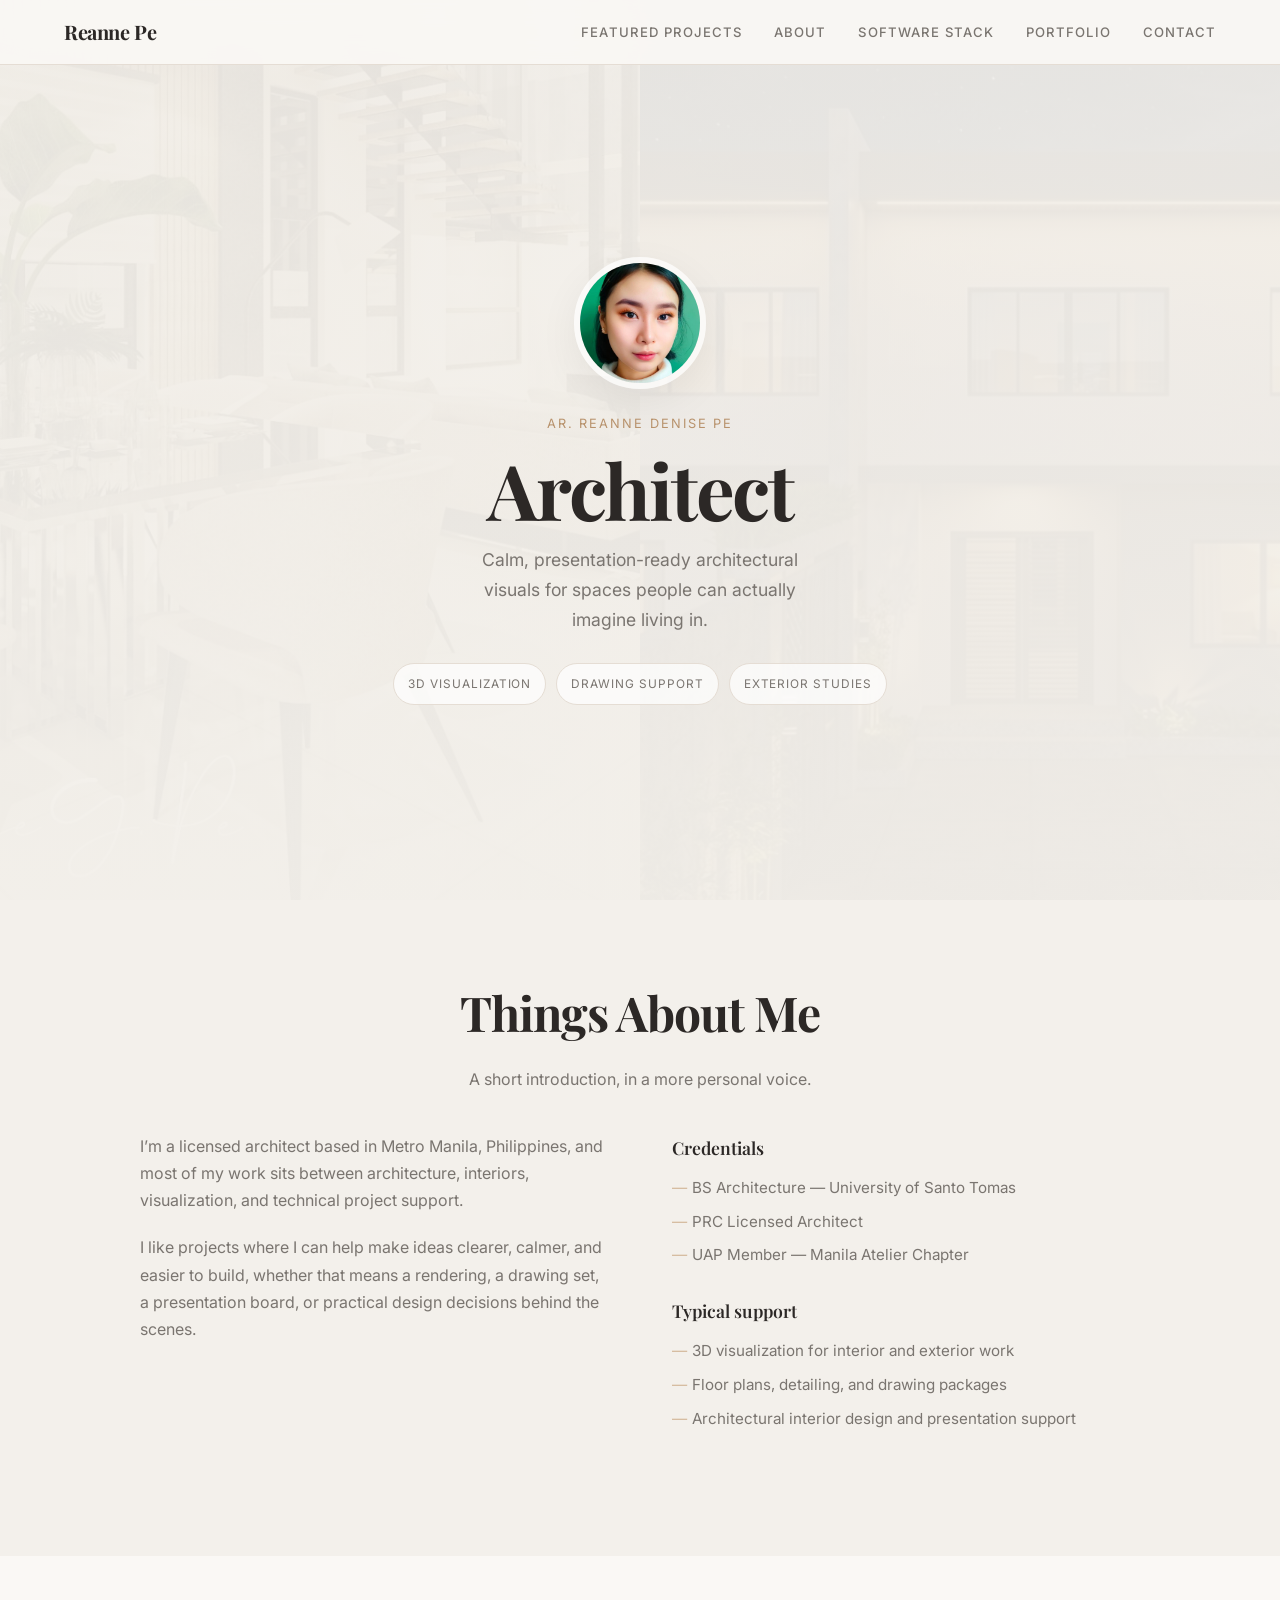
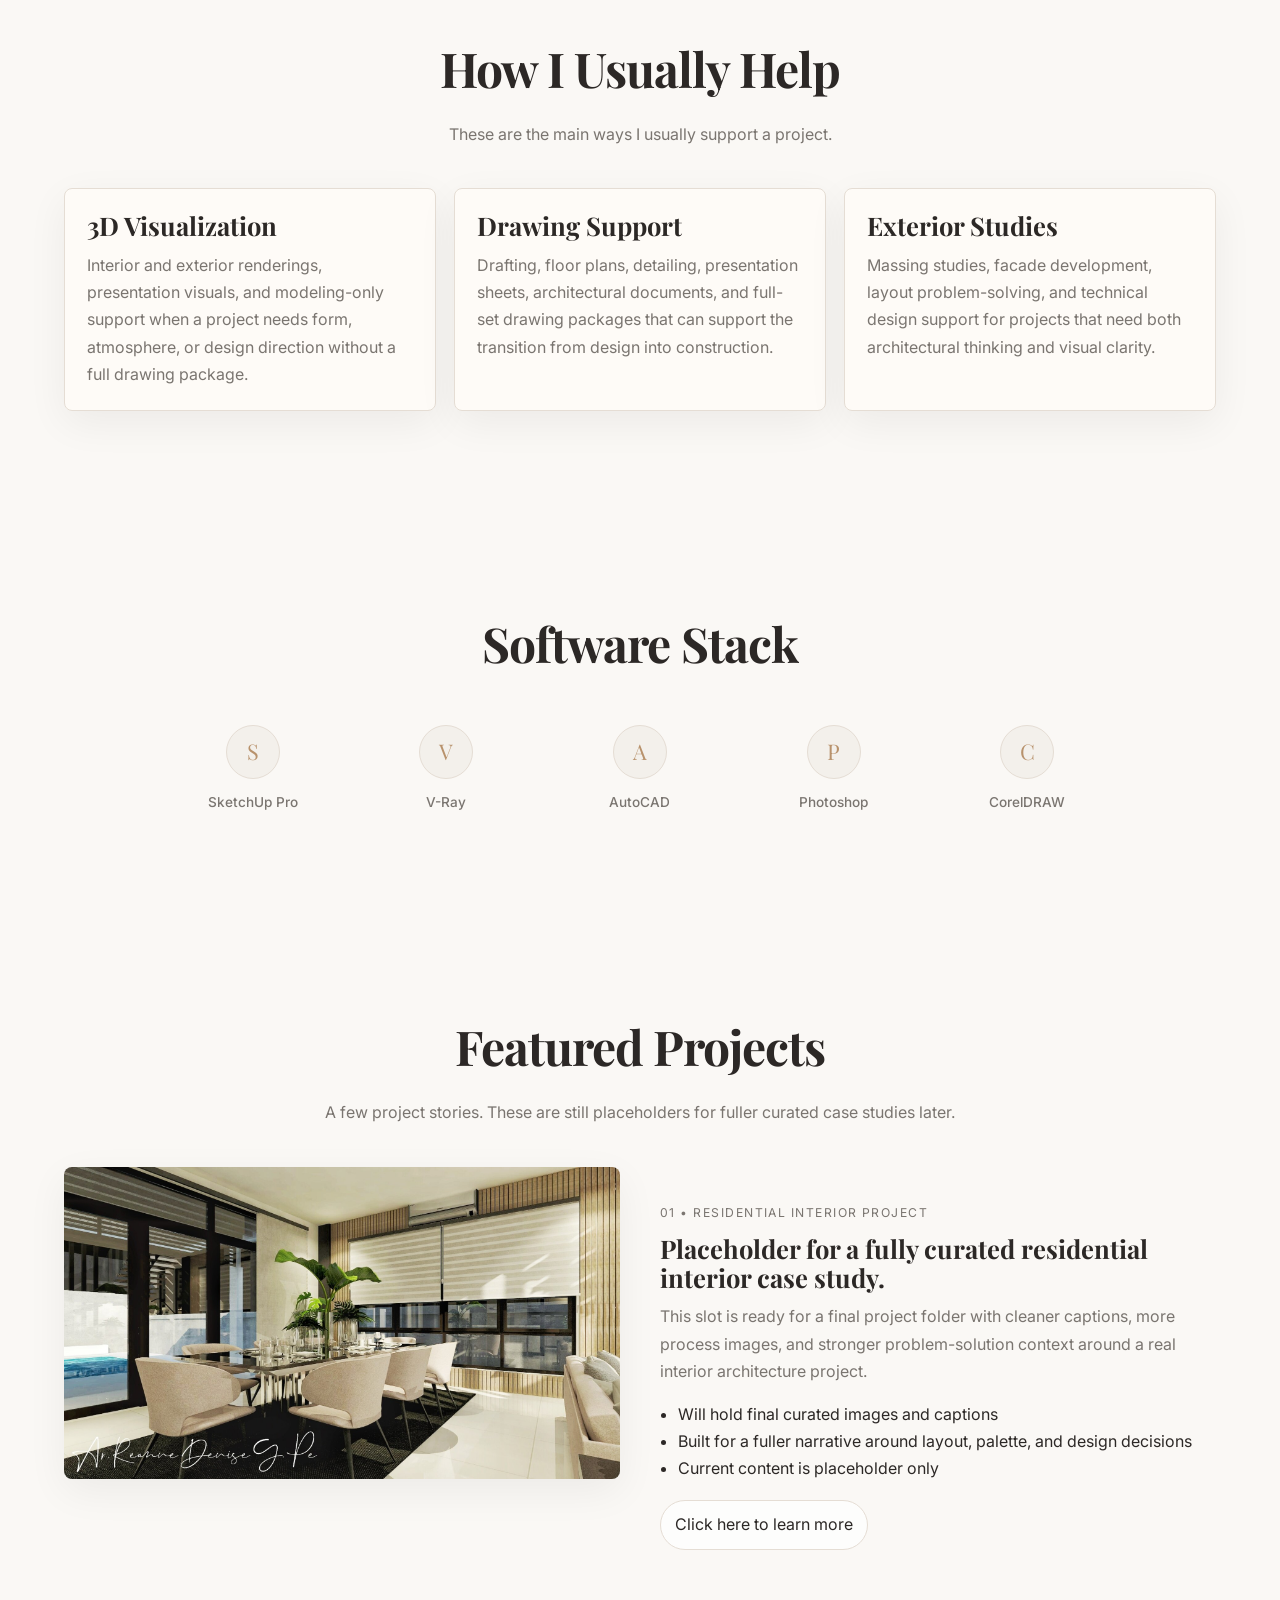
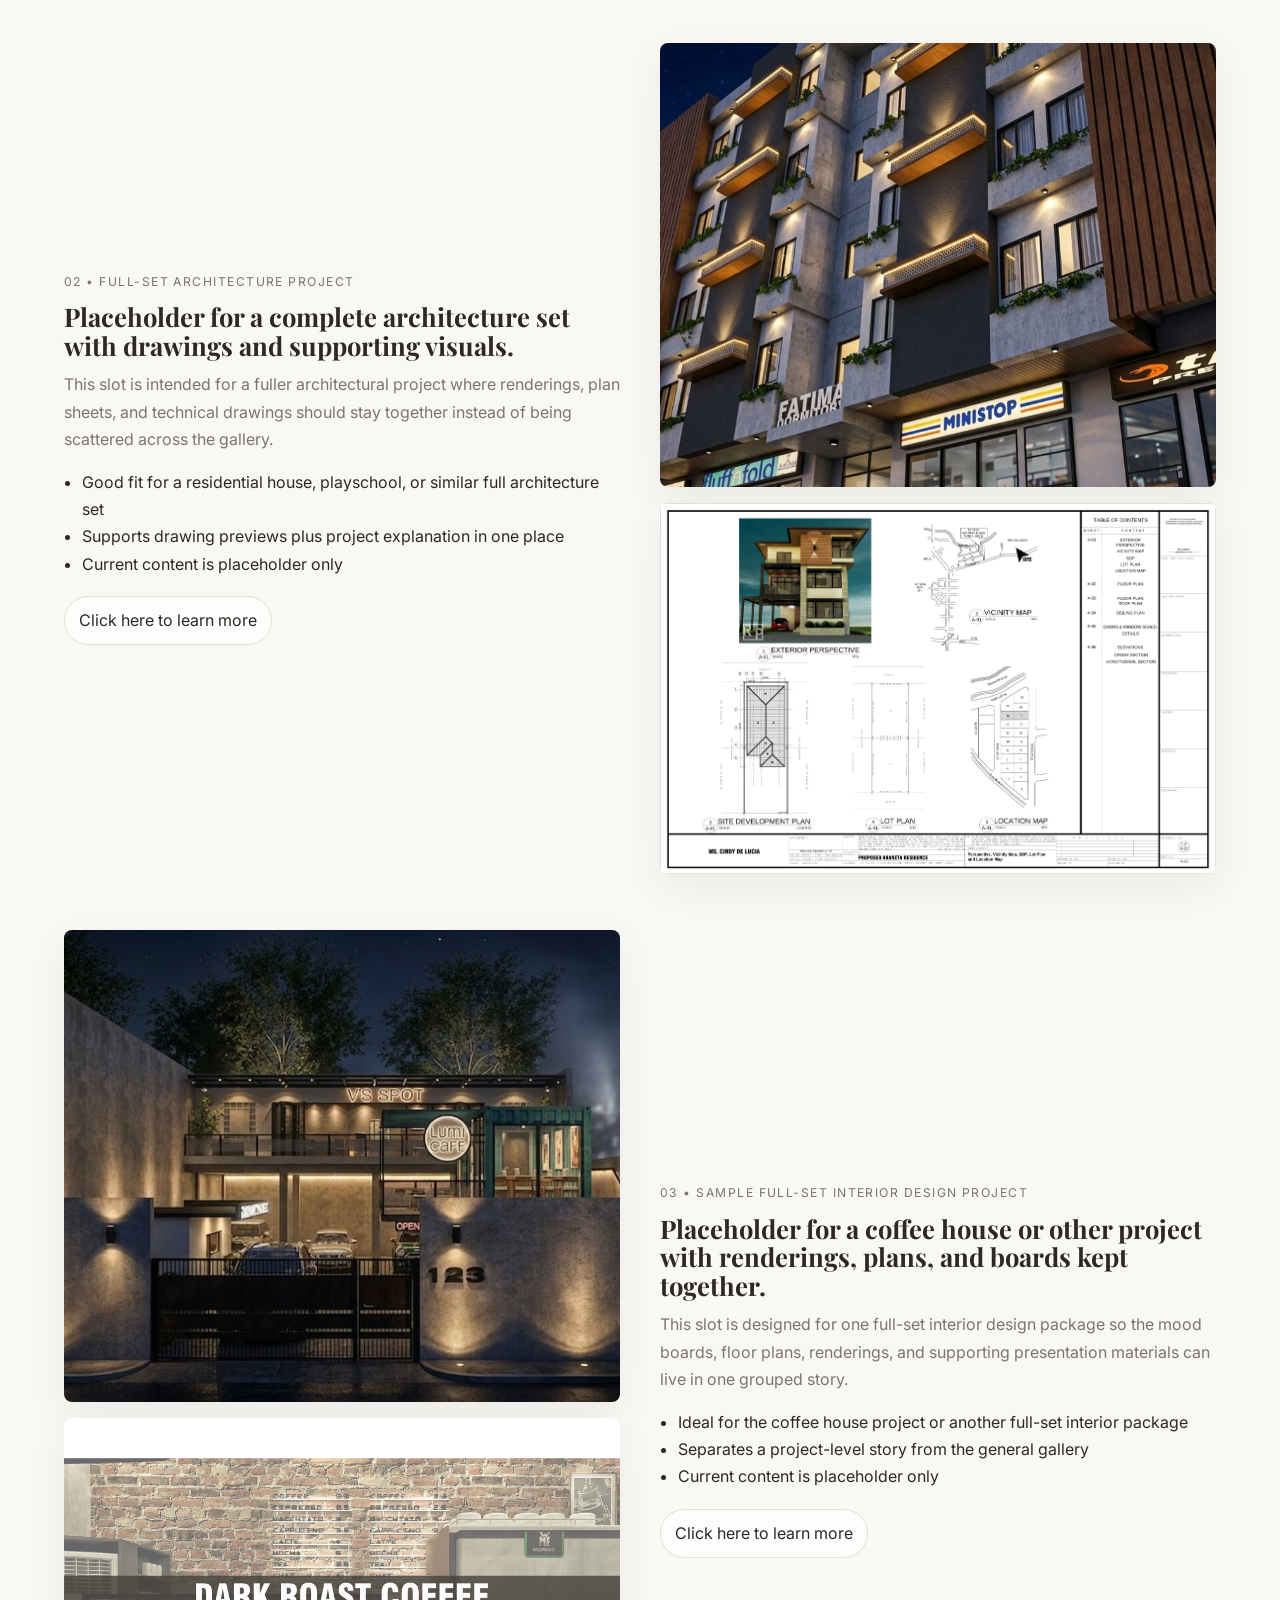
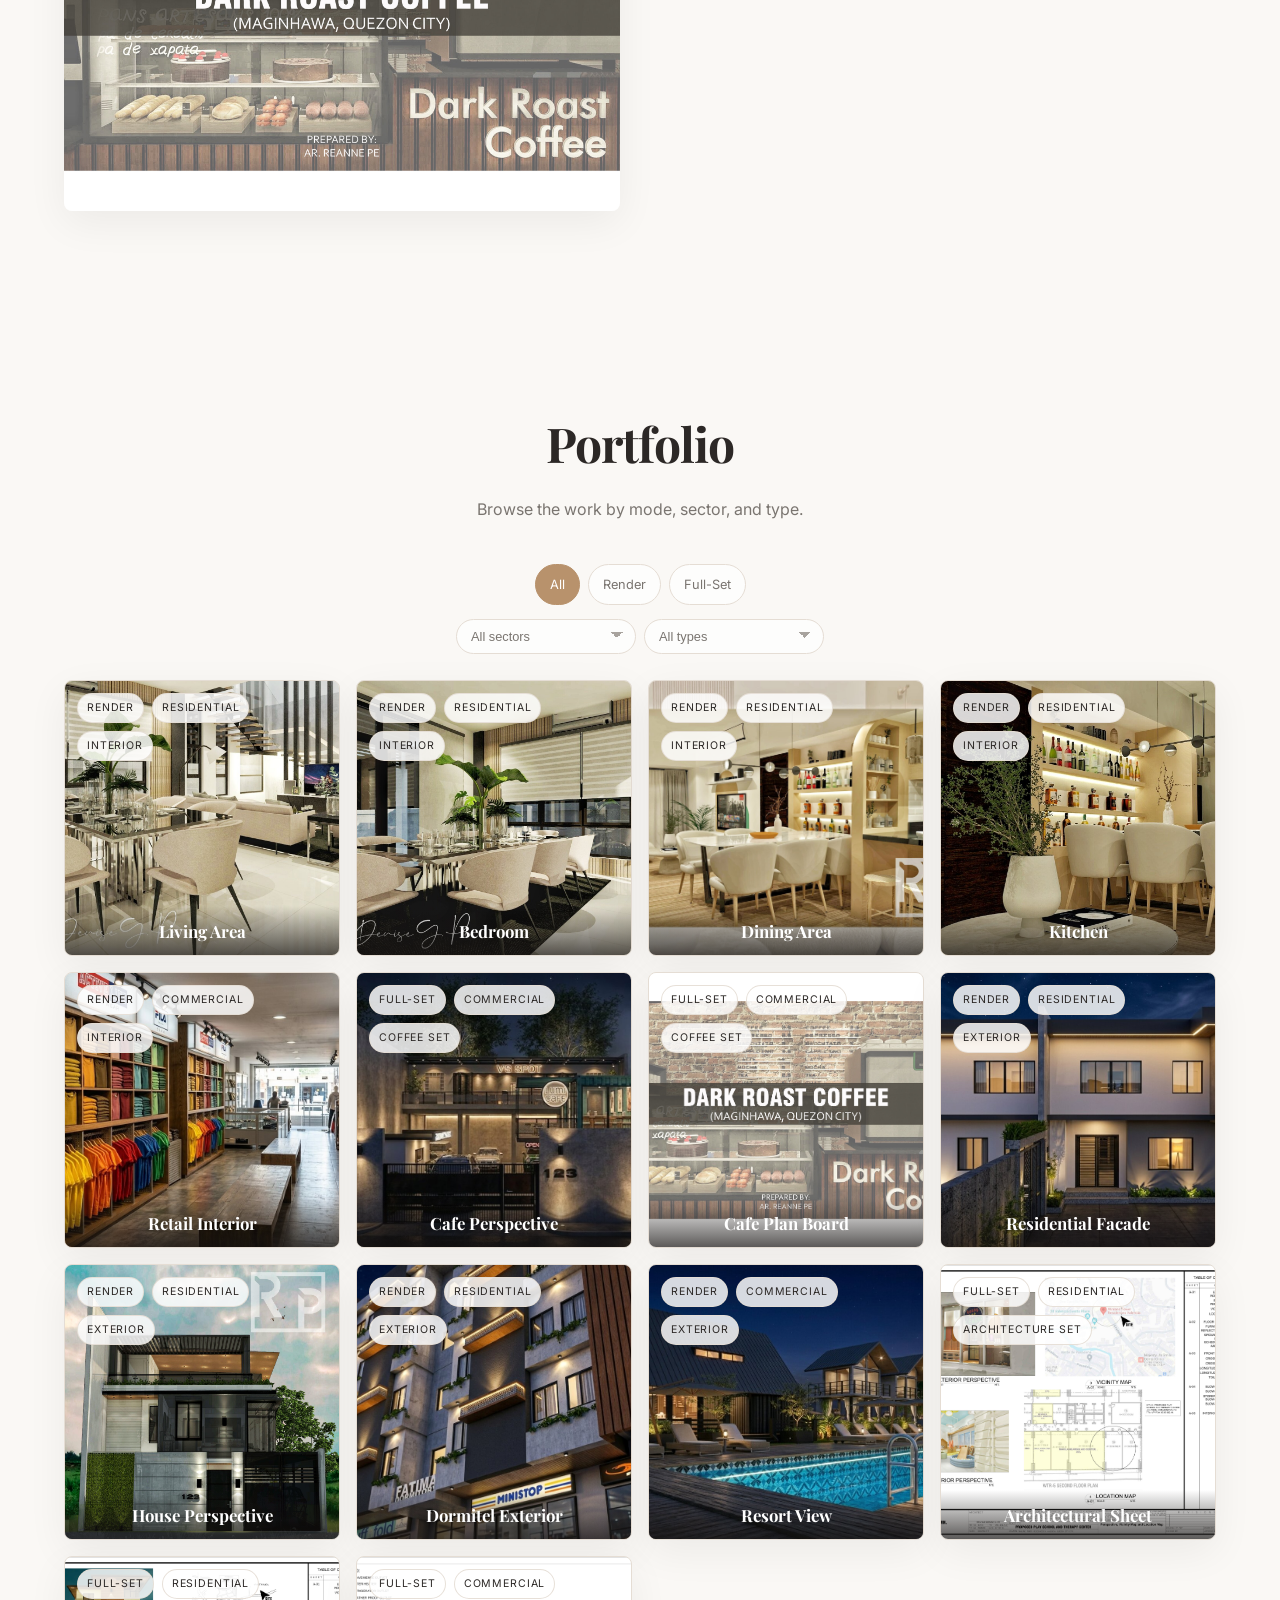
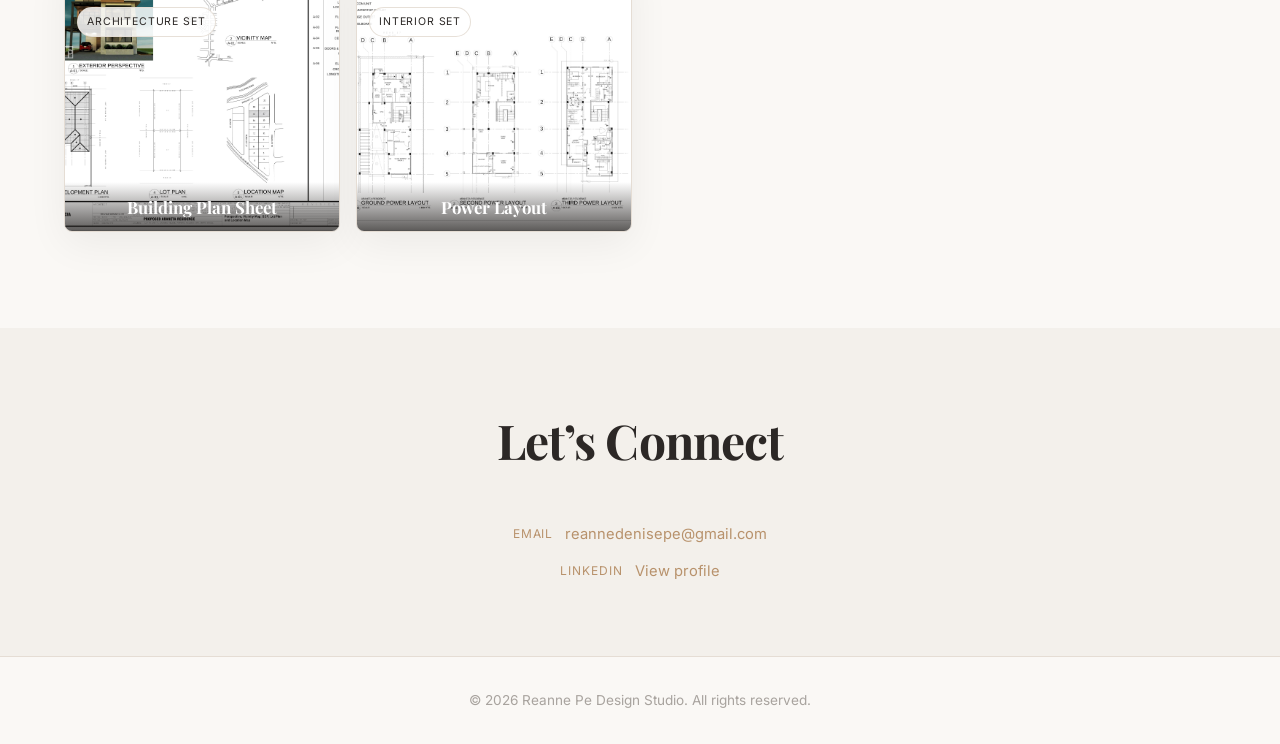
==== commit 0b7bc03e: "v3 update" ====
--- a/v3/public/index.html
+++ b/v3/public/index.html
@@ -23,9 +23,9 @@
       </button>
       <ul class="nav-links" id="navLinks">
         <li><a href="#featured-projects" class="nav-link">Featured Projects</a></li>
+        <li><a href="#about" class="nav-link">About</a></li>
+        <li><a href="#software" class="nav-link">Software Stack</a></li>
         <li><a href="#portfolio" class="nav-link">Portfolio</a></li>
-        <li><a href="#about" class="nav-link">About</a></li>
-        <li><a href="#software" class="nav-link">Software</a></li>
         <li><a href="#contact" class="nav-link">Contact</a></li>
       </ul>
     </div>
@@ -52,12 +52,13 @@
 
   <section id="about">
     <div class="section-header">
-      <h2>About</h2>
+      <h2>Things About Me</h2>
+      <p class="section-sub">A short introduction, in a more personal voice.</p>
     </div>
     <div class="about-grid">
       <div class="about-text">
-        <p>Licensed architect based in Metro Manila, Philippines, with experience across residential and commercial design, architectural interiors, 3D visualization, and project coordination.</p>
-        <p>Her work is strongest when a project needs both design sensitivity and technical follow-through: believable renderings, clearer presentation sheets, practical drafting support, and buildable design decisions.</p>
+        <p>I’m a licensed architect based in Metro Manila, Philippines, and most of my work sits between architecture, interiors, visualization, and technical project support.</p>
+        <p>I like projects where I can help make ideas clearer, calmer, and easier to build, whether that means a rendering, a drawing set, a presentation board, or practical design decisions behind the scenes.</p>
       </div>
       <div class="about-credentials">
         <h3>Credentials</h3>
@@ -78,8 +79,8 @@
 
   <section id="core-support">
     <div class="section-header">
-      <h2>Core Support</h2>
-      <p class="section-sub">Architectural support across visuals, drawings, and practical technical delivery.</p>
+      <h2>How I Usually Help</h2>
+      <p class="section-sub">These are the main ways I usually support a project.</p>
     </div>
     <div class="support-grid">
       <article class="support-card">
@@ -99,7 +100,7 @@
 
   <section id="software">
     <div class="section-header">
-      <h2>Software</h2>
+      <h2>Software Stack</h2>
     </div>
     <div class="software-grid">
       <div class="software-item">
@@ -128,7 +129,7 @@
   <section id="featured-projects">
     <div class="section-header">
       <h2>Featured Projects</h2>
-      <p class="section-sub">The stronger case-study layout stays here. Reanne can replace these placeholders with three final curated projects later.</p>
+      <p class="section-sub">A few project stories. These are still placeholders for fuller curated case studies later.</p>
     </div>
 
     <article class="case-study">
@@ -188,79 +189,40 @@
   <section id="portfolio">
     <div class="section-header">
       <h2>Portfolio</h2>
-      <p class="section-sub">Three alternate portfolio navigation patterns, shown side by side in the actual portfolio section so you can compare the interaction models directly.</p>
-    </div>
-
-    <div class="filter-concept-grid">
-      <article class="filter-concept-card">
-        <p class="case-label">Option A</p>
-        <h3>Segmented Tabs + Smart Chips</h3>
-        <p class="filter-concept-copy">One strong top row for the main mode, then compact chips below that update depending on the selected mode.</p>
-        <div class="concept-demo">
-          <div class="filters concept-filters">
-            <button class="filter-btn active" type="button">All</button>
-            <button class="filter-btn" type="button">Render</button>
-            <button class="filter-btn" type="button">Full-Set</button>
-          </div>
-          <div class="filters filters-secondary concept-filters">
-            <button class="filter-btn active" type="button">Residential</button>
-            <button class="filter-btn" type="button">Commercial</button>
-          </div>
-          <div class="concept-chip-row">
-            <span class="gallery-badge">Interior</span>
-            <span class="gallery-badge">Exterior</span>
-            <span class="gallery-badge">Technical / Drawings</span>
-          </div>
-        </div>
-      </article>
-
-      <article class="filter-concept-card">
-        <p class="case-label">Option B</p>
-        <h3>Single Filter Bar + Dropdowns</h3>
-        <p class="filter-concept-copy">A simpler, cleaner top bar: one main view switch plus two dropdown-style controls for sector and type.</p>
-        <div class="concept-toolbar">
-          <div class="concept-pill-group">
-            <span class="concept-pill concept-pill-active">All</span>
-            <span class="concept-pill">Render</span>
-            <span class="concept-pill">Full-Set</span>
-          </div>
-          <div class="concept-selects">
-            <span class="concept-select">Sector: Residential</span>
-            <span class="concept-select">Type: Interior</span>
-          </div>
-        </div>
-      </article>
-
-      <article class="filter-concept-card">
-        <p class="case-label">Option C</p>
-        <h3>Collection Cards</h3>
-        <p class="filter-concept-copy">Less like filtering, more like browsing curated collections. Good if you want people to think in grouped project buckets instead of attributes.</p>
-        <div class="concept-collection-grid">
-          <div class="concept-collection-card">
-            <strong>Renderings</strong>
-            <span>Residential / Commercial</span>
-          </div>
-          <div class="concept-collection-card">
-            <strong>Full-Set Architecture</strong>
-            <span>Residential / Technical</span>
-          </div>
-          <div class="concept-collection-card">
-            <strong>Full-Set Interior</strong>
-            <span>Coffee Set / Boards / Plans</span>
-          </div>
-        </div>
-      </article>
-    </div>
-
-    <div class="portfolio-note">
-      <p>Current gallery stays below as a reference set while you pick the navigation pattern.</p>
+      <p class="section-sub">Browse the work by mode, sector, and type.</p>
+    </div>
+
+    <div class="portfolio-toolbar">
+      <div class="concept-pill-group" id="mainFilters">
+        <button class="concept-pill concept-pill-active" type="button" data-group="main" data-filter="all">All</button>
+        <button class="concept-pill" type="button" data-group="main" data-filter="render">Render</button>
+        <button class="concept-pill" type="button" data-group="main" data-filter="full-set">Full-Set</button>
+      </div>
+      <div class="concept-selects">
+        <label class="sr-only" for="sectorSelect">Sector</label>
+        <select class="portfolio-select" id="sectorSelect">
+          <option value="all">All sectors</option>
+          <option value="residential">Residential</option>
+          <option value="commercial">Commercial</option>
+        </select>
+        <label class="sr-only" for="typeSelect">Type</label>
+        <select class="portfolio-select" id="typeSelect">
+          <option value="all">All types</option>
+          <option value="interior">Interior</option>
+          <option value="exterior">Exterior</option>
+          <option value="technical">Technical / Drawings</option>
+          <option value="coffee-set">Coffee Set</option>
+          <option value="architecture-set">Architecture Set</option>
+          <option value="interior-set">Interior Set</option>
+        </select>
+      </div>
     </div>
     <div class="gallery" id="gallery"></div>
   </section>
 
   <section id="contact">
     <div class="section-header">
-      <h2>Contact</h2>
+      <h2>Let’s Connect</h2>
     </div>
     <div class="contact-content">
       <div class="contact-item"><span>Email</span><a href="mailto:reannedenisepe@gmail.com">reannedenisepe@gmail.com</a></div>
--- a/v3/public/styles.css
+++ b/v3/public/styles.css
@@ -285,6 +285,18 @@
   margin: 0 auto;
 }
 
+.sr-only {
+  position: absolute;
+  width: 1px;
+  height: 1px;
+  padding: 0;
+  margin: -1px;
+  overflow: hidden;
+  clip: rect(0, 0, 0, 0);
+  white-space: nowrap;
+  border: 0;
+}
+
 #core-support {
   padding-top: 72px;
 }
@@ -334,65 +346,22 @@
   margin-bottom: 0;
 }
 
-.filter-concept-grid {
+.portfolio-toolbar {
   display: grid;
-  grid-template-columns: repeat(3, minmax(0, 1fr));
-  gap: 18px;
-}
-
-.filter-concept-card {
-  background: var(--panel);
-  border: 1px solid var(--border);
-  border-radius: var(--radius);
-  padding: 22px;
-  box-shadow: var(--shadow);
-}
-
-.filter-concept-card h3 {
-  font-family: var(--font-serif);
-  font-size: 1.5rem;
-  line-height: 1.15;
-  margin-bottom: 10px;
-}
-
-.filter-concept-copy {
-  color: var(--text-light);
-  margin-bottom: 18px;
-}
-
-.concept-demo,
-.concept-toolbar,
-.concept-collection-grid {
-  border-top: 1px solid var(--border);
-  padding-top: 16px;
-}
-
-.concept-filters {
-  justify-content: flex-start;
-}
-
-.concept-chip-row {
+  gap: 14px;
+  margin-bottom: 26px;
+}
+
+.concept-pill-group,
+.concept-selects {
   display: flex;
   flex-wrap: wrap;
   gap: 8px;
-}
-
-.concept-toolbar {
-  display: grid;
-  gap: 14px;
-}
-
-.concept-pill-group,
-.concept-selects {
-  display: flex;
-  flex-wrap: wrap;
-  gap: 8px;
+  justify-content: center;
 }
 
 .concept-pill,
-.concept-select {
-  display: inline-flex;
-  align-items: center;
+.portfolio-select {
   padding: 9px 14px;
   border-radius: 999px;
   border: 1px solid var(--border);
@@ -401,40 +370,30 @@
   font-size: 0.8rem;
 }
 
+.concept-pill {
+  display: inline-flex;
+  align-items: center;
+  cursor: pointer;
+}
+
 .concept-pill-active {
   background: var(--accent);
   border-color: var(--accent);
   color: #fff;
 }
 
-.concept-select::after {
-  content: "▾";
-  margin-left: 8px;
-  color: var(--text-muted);
-}
-
-.concept-collection-grid {
-  display: grid;
-  gap: 10px;
-}
-
-.concept-collection-card {
-  padding: 16px;
-  border-radius: var(--radius);
-  border: 1px solid var(--border);
-  background: rgba(255, 255, 255, 0.72);
-}
-
-.concept-collection-card strong {
-  display: block;
-  font-family: var(--font-serif);
-  font-size: 1.08rem;
-  margin-bottom: 6px;
-}
-
-.concept-collection-card span {
-  color: var(--text-light);
-  font-size: 0.82rem;
+.portfolio-select {
+  min-width: 180px;
+  appearance: none;
+  background-image:
+    linear-gradient(45deg, transparent 50%, var(--text-muted) 50%),
+    linear-gradient(135deg, var(--text-muted) 50%, transparent 50%);
+  background-position:
+    calc(100% - 18px) calc(50% - 2px),
+    calc(100% - 12px) calc(50% - 2px);
+  background-size: 6px 6px, 6px 6px;
+  background-repeat: no-repeat;
+  padding-right: 34px;
 }
 
 .case-study-reverse .case-study-media {
@@ -490,10 +449,6 @@
   color: var(--accent-dark);
   border-color: var(--accent-light);
   transform: translateY(-1px);
-}
-
-.filter-block {
-  margin-bottom: 36px;
 }
 
 .filters {
@@ -718,16 +673,6 @@
   padding-bottom: 72px;
 }
 
-.portfolio-note {
-  margin: 26px 0 20px;
-  text-align: center;
-}
-
-.portfolio-note p {
-  color: var(--text-light);
-  font-size: 0.92rem;
-}
-
 footer {
   border-top: 1px solid var(--border);
   padding: 32px 24px;
@@ -859,8 +804,7 @@
   .support-grid,
   .about-grid,
   .software-grid,
-  .case-study,
-  .filter-concept-grid {
+  .case-study {
     grid-template-columns: 1fr;
   }
 
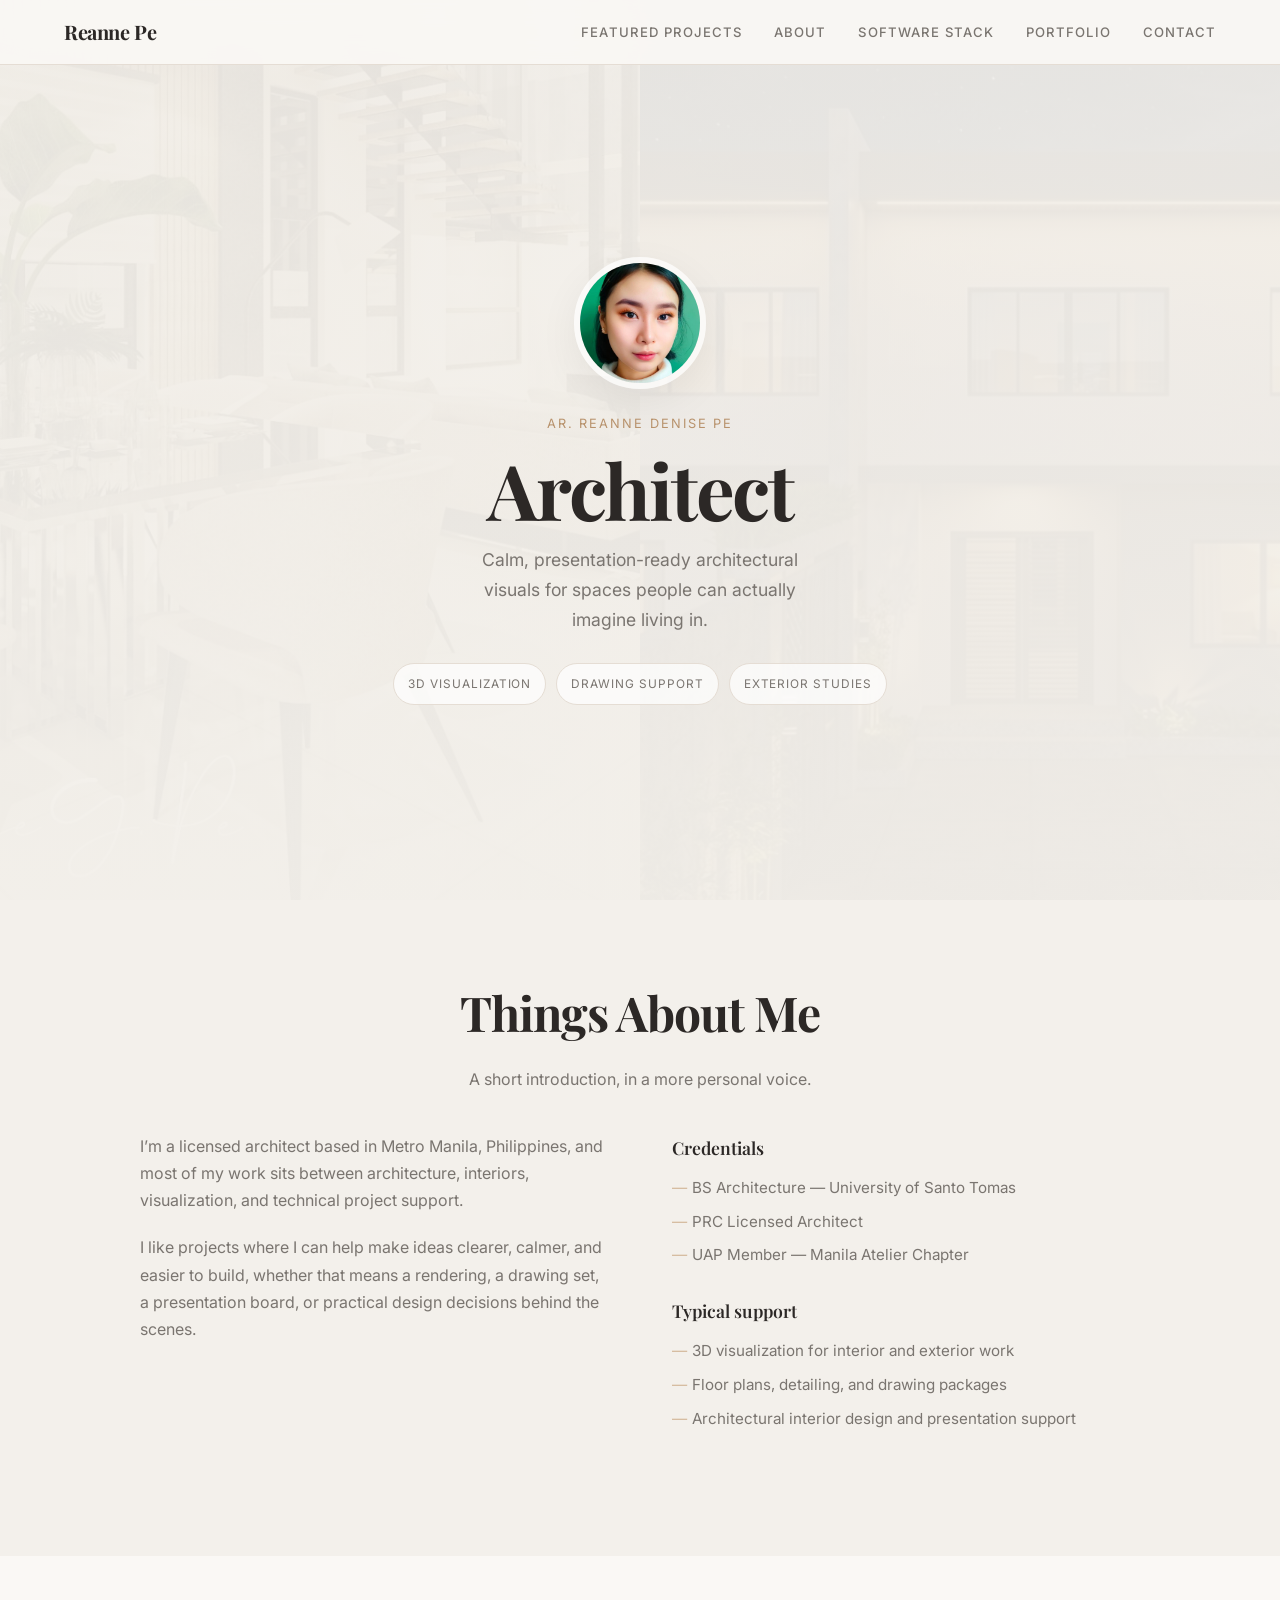
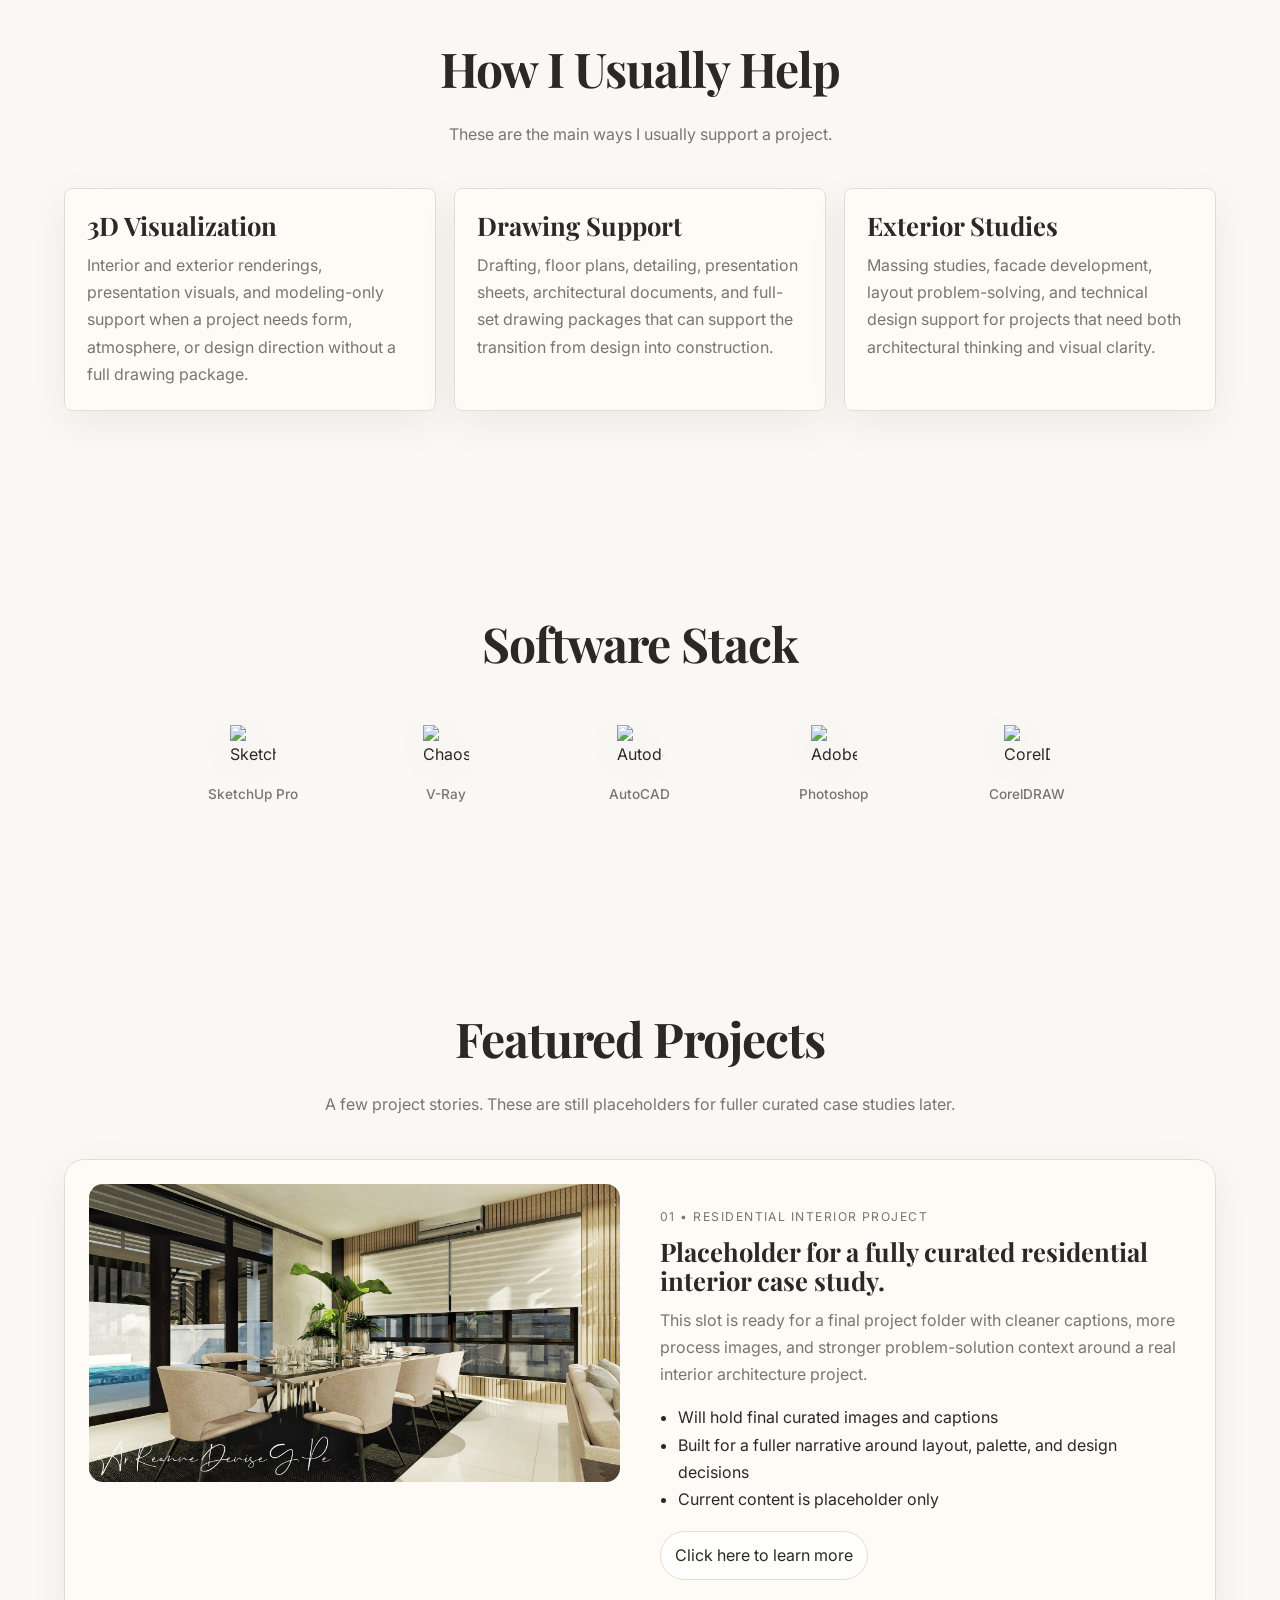
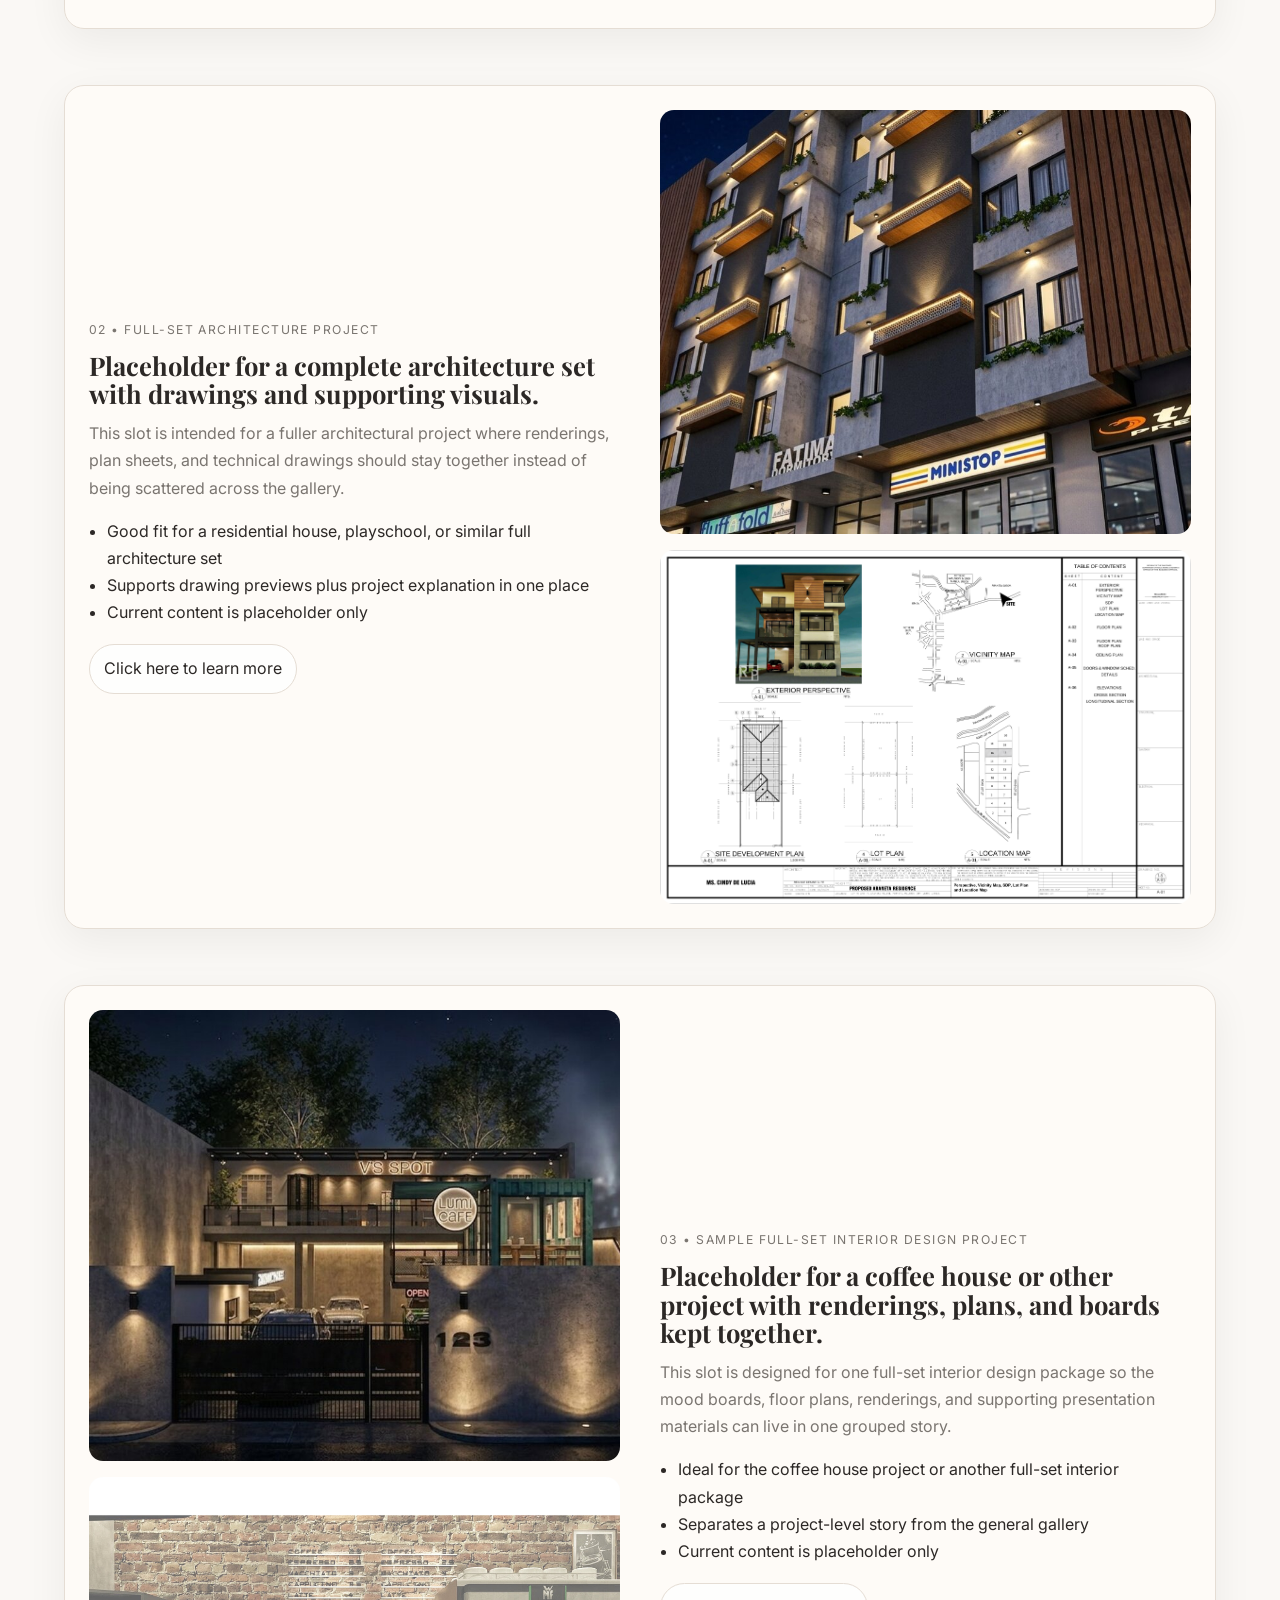
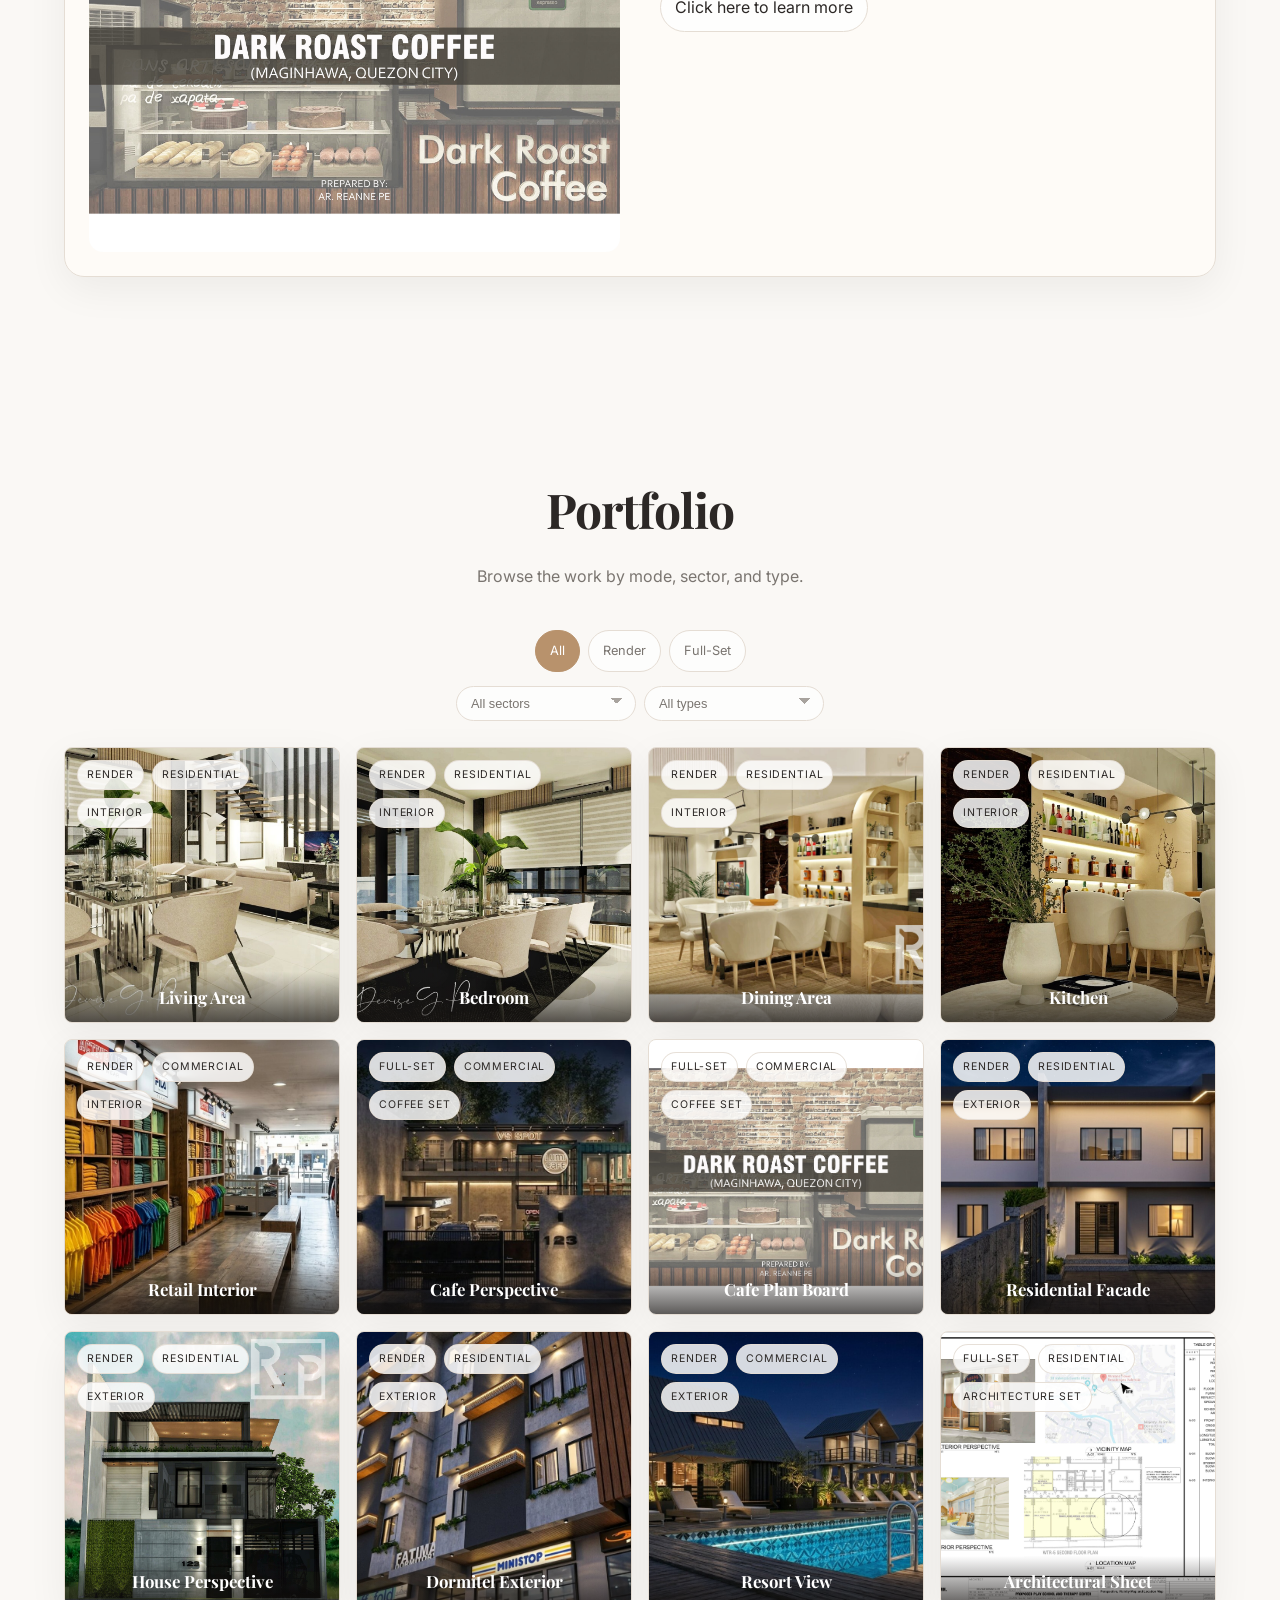
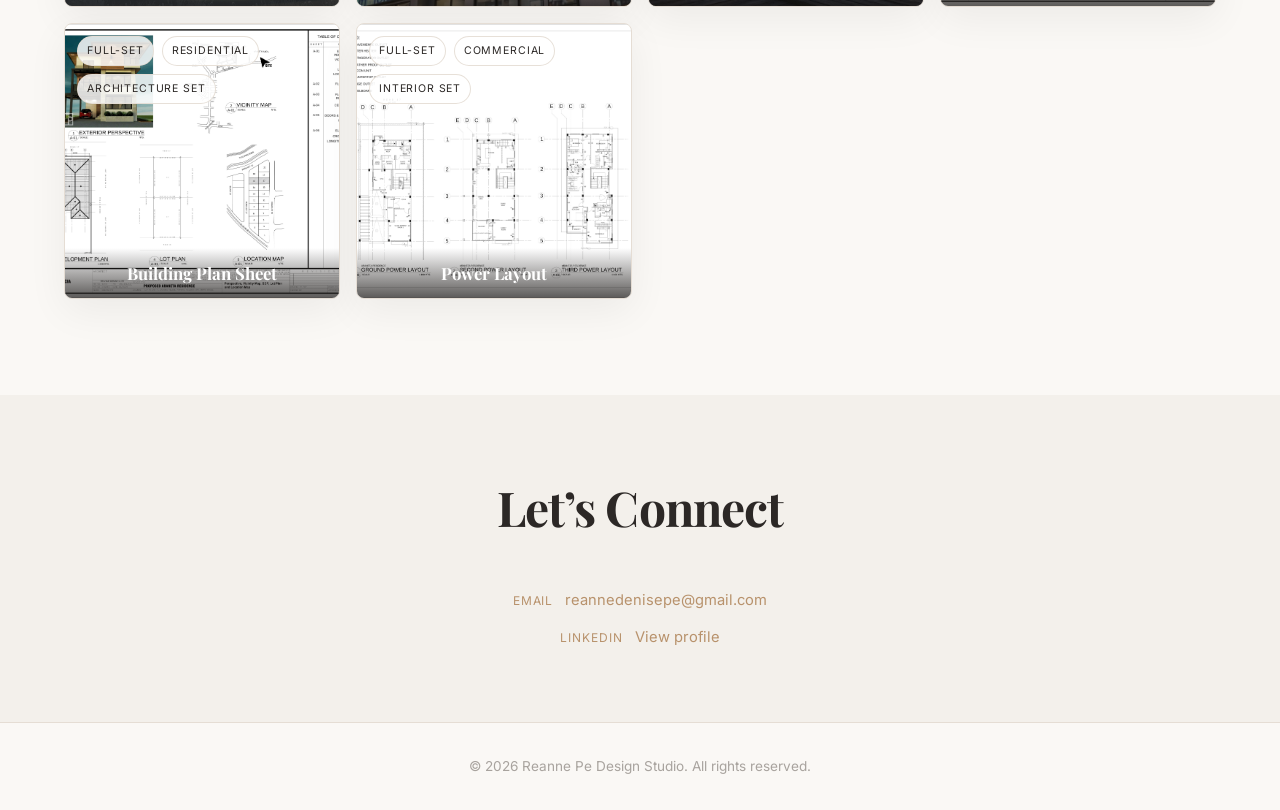
==== commit 23eb1c00: "v3 logos" ====
--- a/v3/public/index.html
+++ b/v3/public/index.html
@@ -104,23 +104,23 @@
     </div>
     <div class="software-grid">
       <div class="software-item">
-        <div class="software-icon">S</div>
+        <img class="software-logo" src="https://cdn.simpleicons.org/sketchup/cc0000" alt="SketchUp logo" />
         <span class="software-name">SketchUp Pro</span>
       </div>
       <div class="software-item">
-        <div class="software-icon">V</div>
+        <img class="software-logo" src="https://cdn.simpleicons.org/chaos/f26d21" alt="Chaos logo used for V-Ray" />
         <span class="software-name">V-Ray</span>
       </div>
       <div class="software-item">
-        <div class="software-icon">A</div>
+        <img class="software-logo" src="https://cdn.simpleicons.org/autodesk/0696d7" alt="Autodesk logo used for AutoCAD" />
         <span class="software-name">AutoCAD</span>
       </div>
       <div class="software-item">
-        <div class="software-icon">P</div>
+        <img class="software-logo" src="https://cdn.simpleicons.org/adobephotoshop/31A8FF" alt="Adobe Photoshop logo" />
         <span class="software-name">Photoshop</span>
       </div>
       <div class="software-item">
-        <div class="software-icon">C</div>
+        <img class="software-logo" src="https://cdn.simpleicons.org/coreldraw/46A247" alt="CorelDRAW logo" />
         <span class="software-name">CorelDRAW</span>
       </div>
     </div>
--- a/v3/public/styles.css
+++ b/v3/public/styles.css
@@ -340,6 +340,11 @@
   gap: 40px;
   align-items: center;
   margin-bottom: 56px;
+  background: var(--panel);
+  border: 1px solid var(--border);
+  border-radius: 20px;
+  padding: 24px;
+  box-shadow: var(--shadow);
 }
 
 .case-study:last-child {
@@ -408,8 +413,7 @@
   width: 100%;
   height: 100%;
   object-fit: cover;
-  border-radius: var(--radius);
-  box-shadow: var(--shadow);
+  border-radius: 14px;
 }
 
 .case-study-media {
@@ -434,6 +438,10 @@
 .project-dialog-content ul {
   padding-left: 18px;
   margin: 16px 0 0;
+}
+
+.case-study-copy {
+  padding-right: 8px;
 }
 
 .text-link {
@@ -625,18 +633,11 @@
   text-align: center;
 }
 
-.software-icon {
-  width: 54px;
-  height: 54px;
-  border-radius: 50%;
-  background: var(--bg-alt);
-  color: var(--accent);
-  border: 1px solid var(--border);
-  display: flex;
-  align-items: center;
-  justify-content: center;
-  font-family: var(--font-serif);
-  font-size: 1.35rem;
+.software-logo {
+  width: 46px;
+  height: 46px;
+  object-fit: contain;
+  filter: drop-shadow(0 8px 16px rgba(0, 0, 0, 0.06));
 }
 
 .software-name {
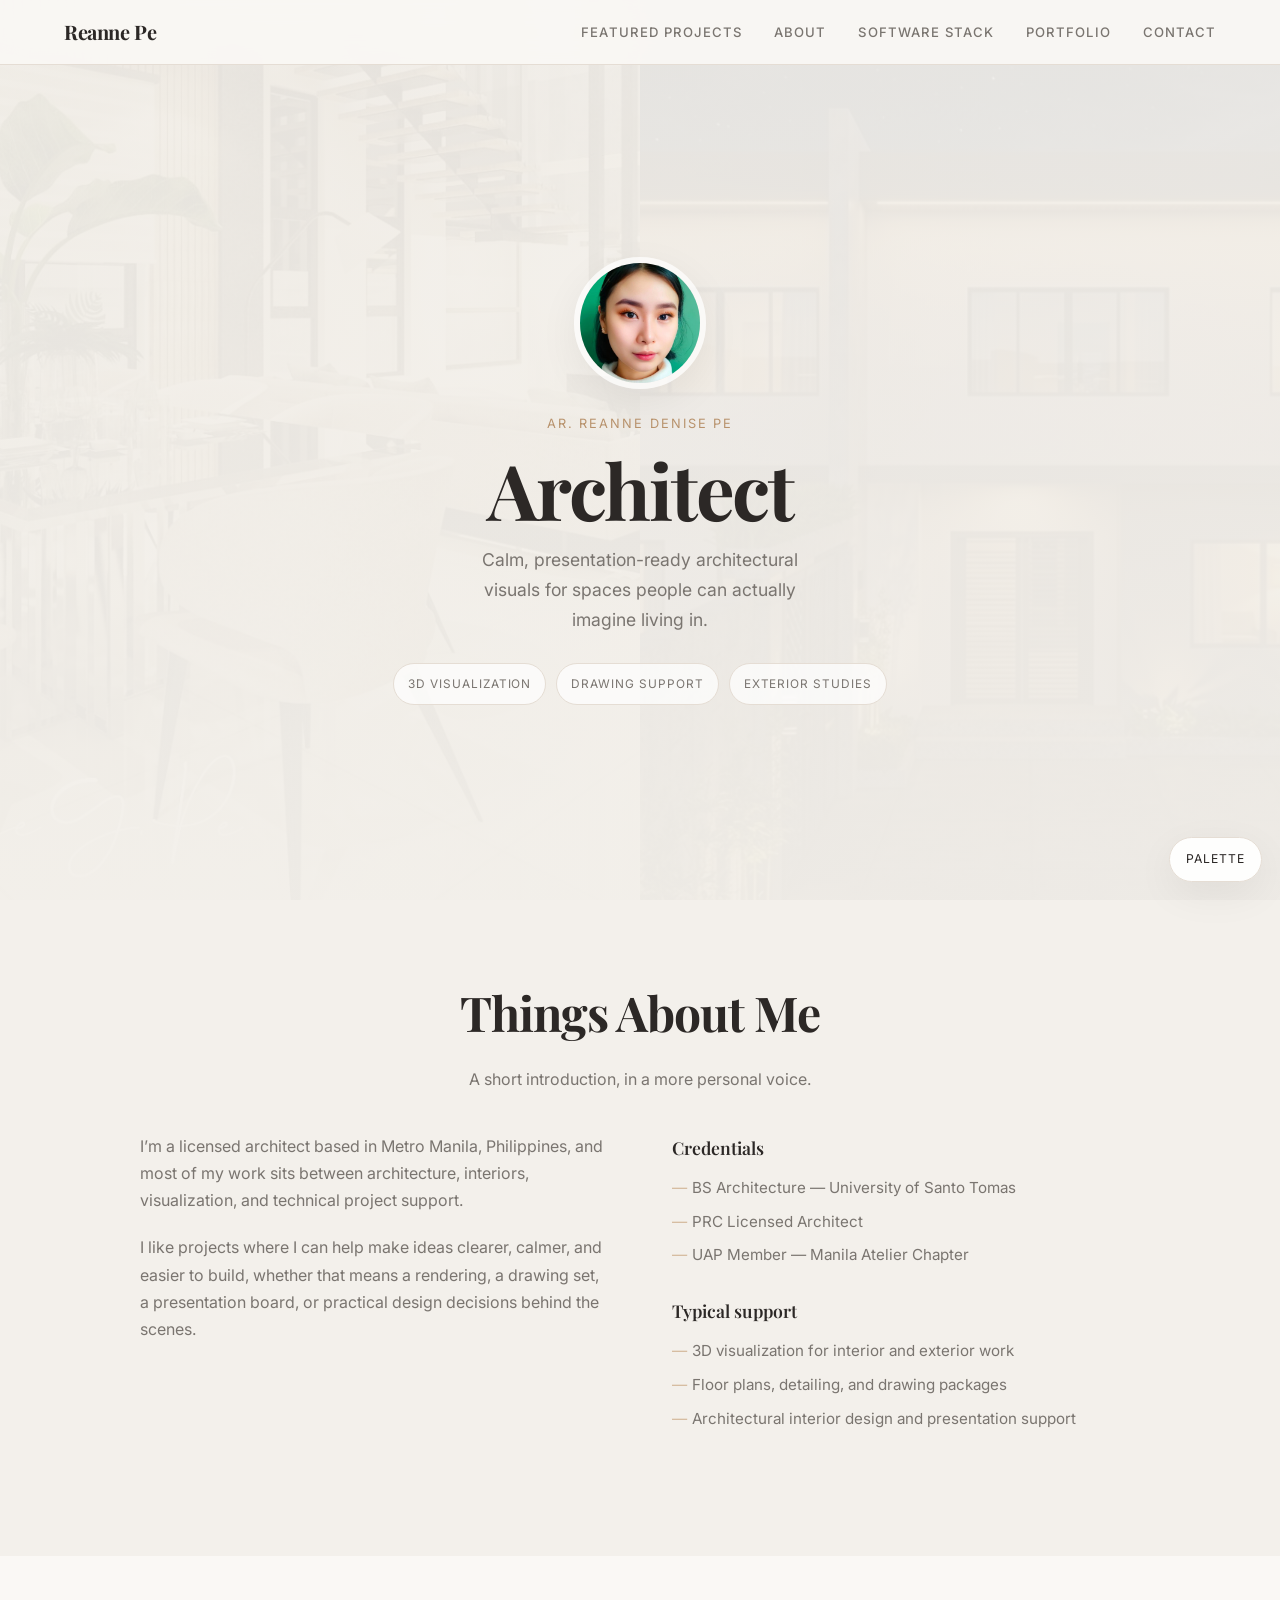
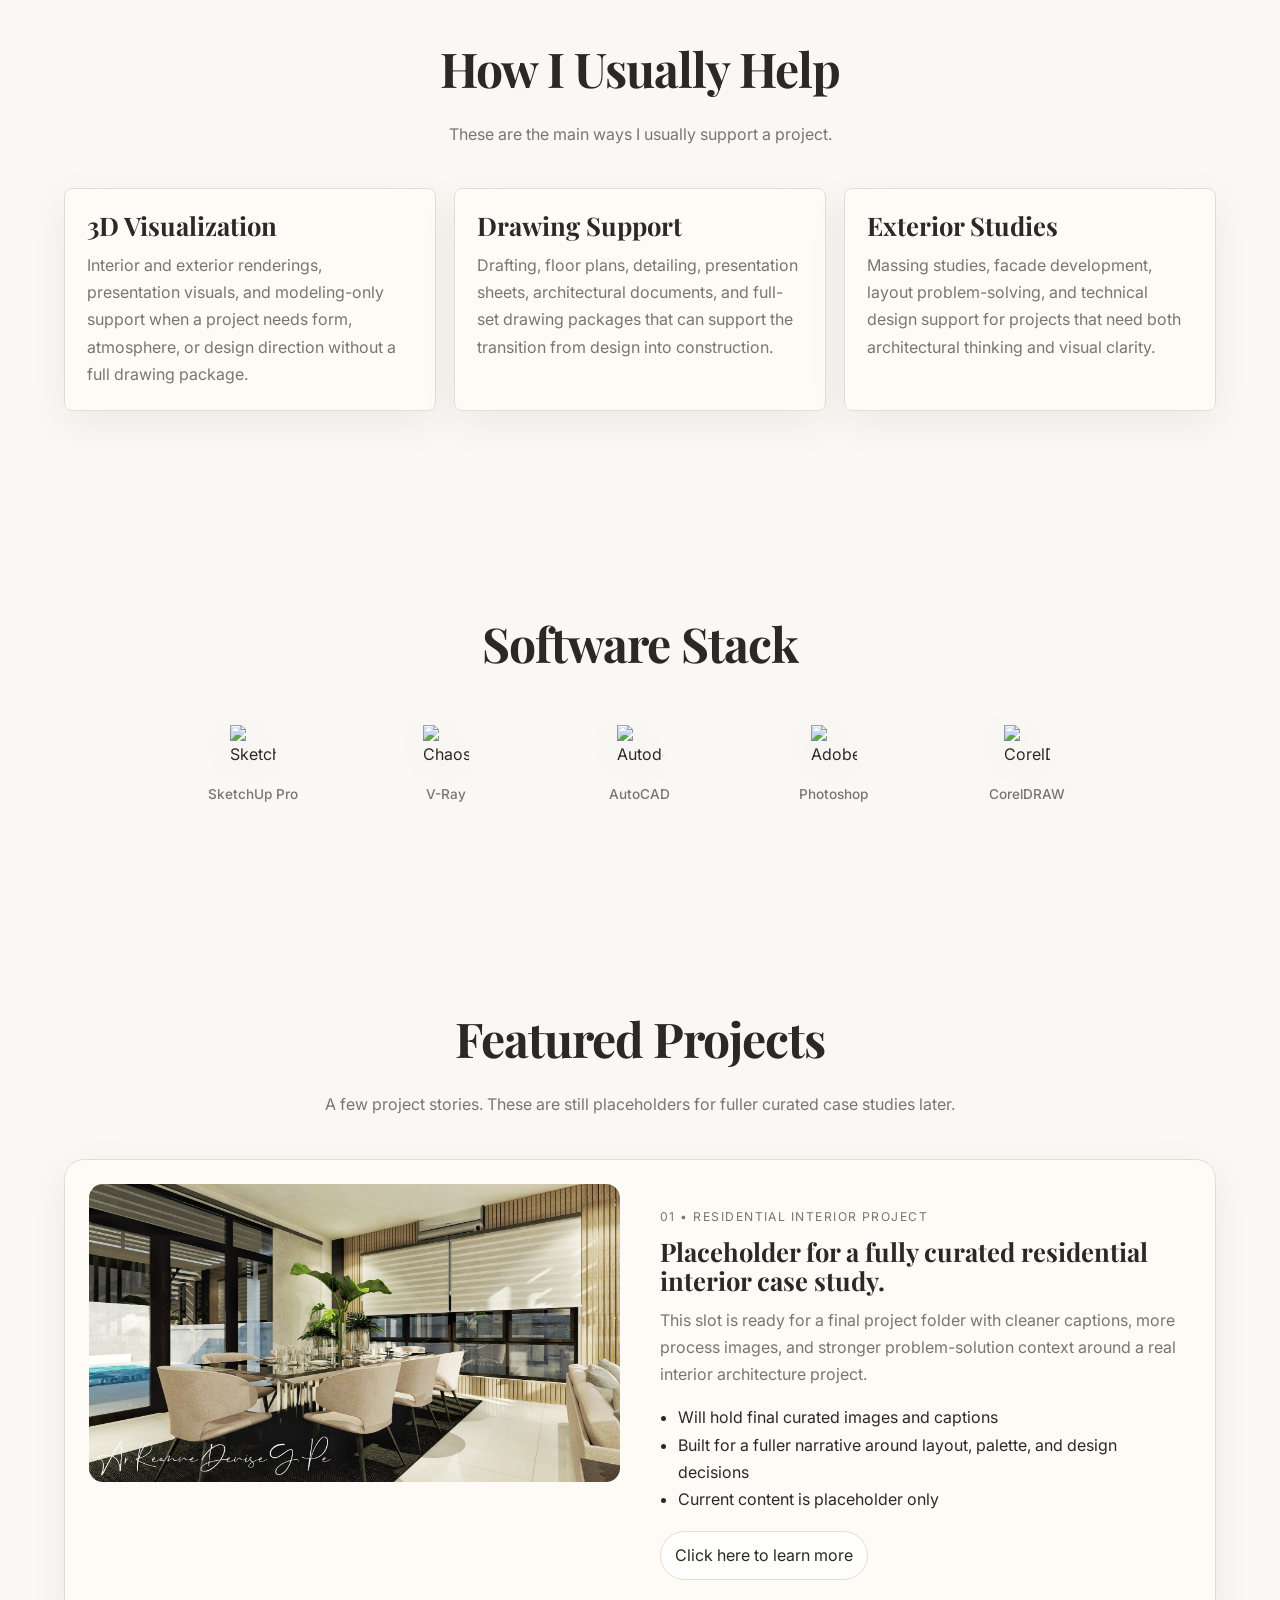
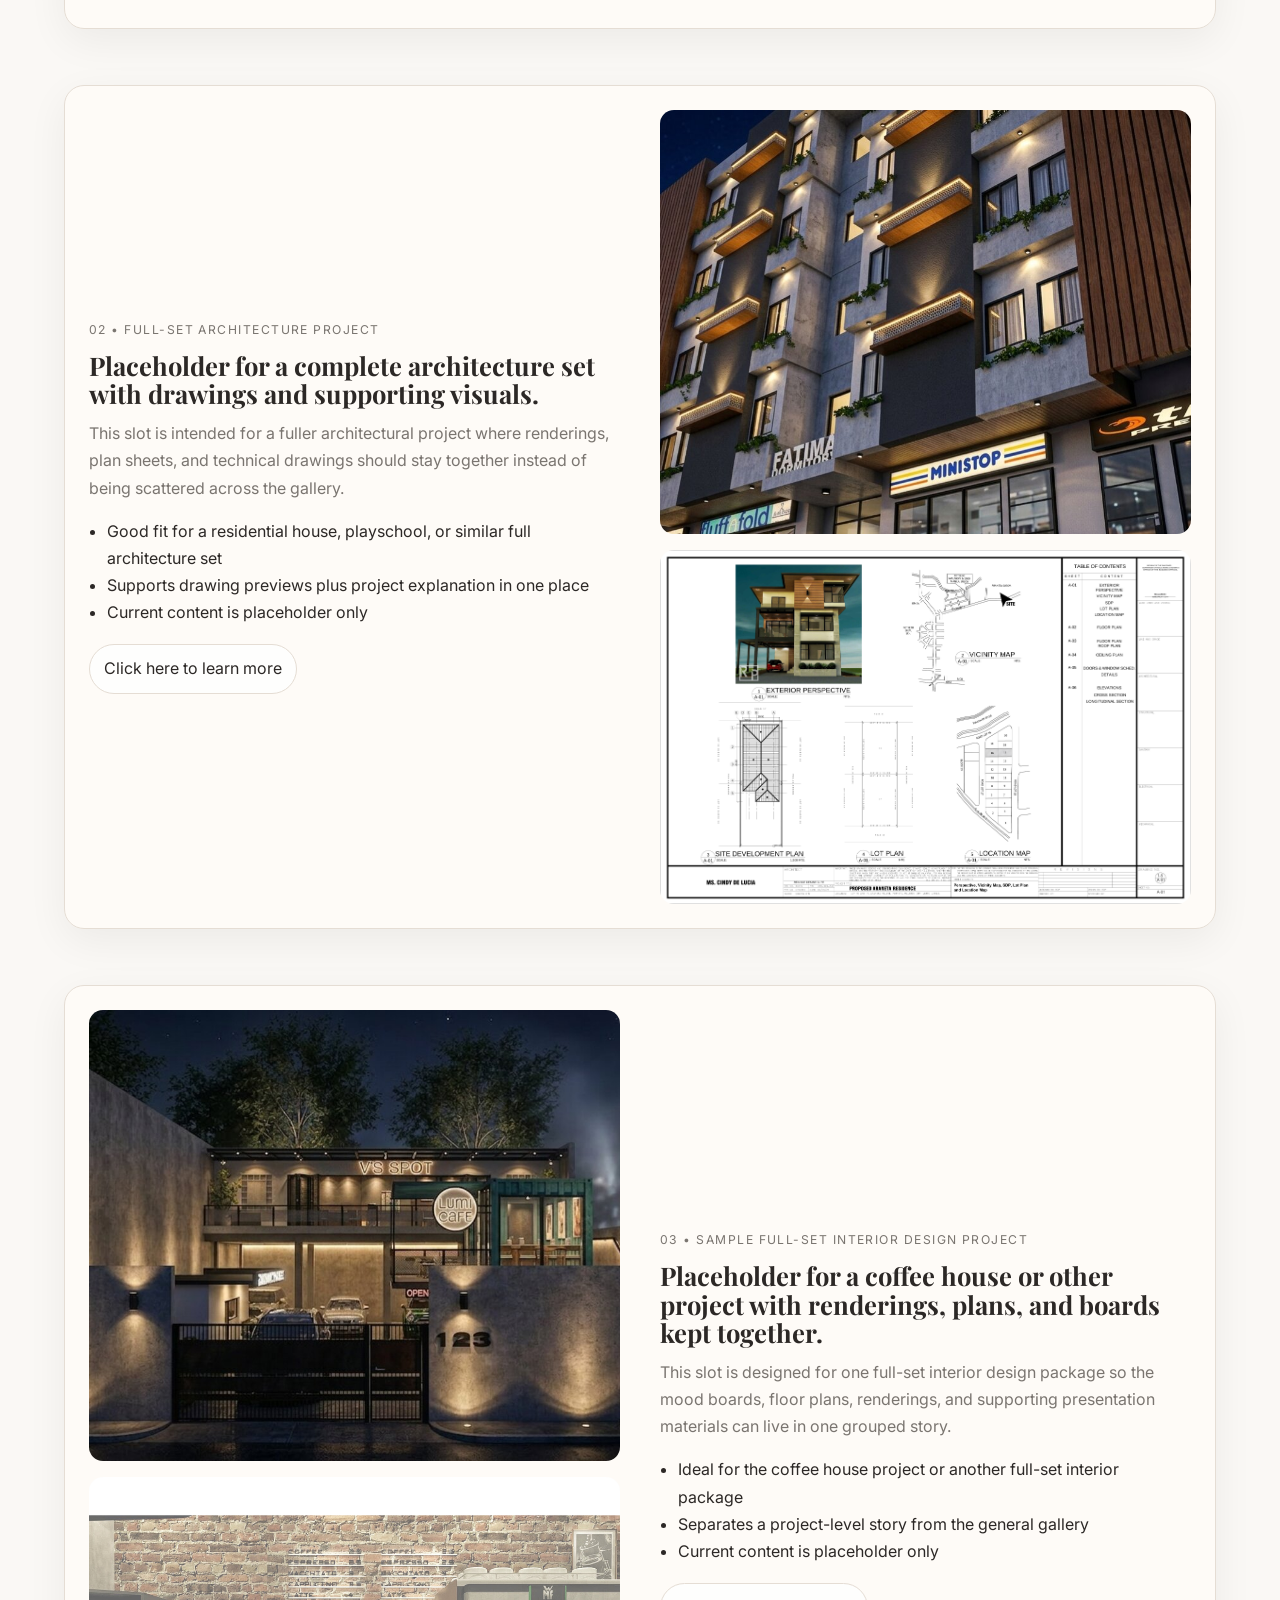
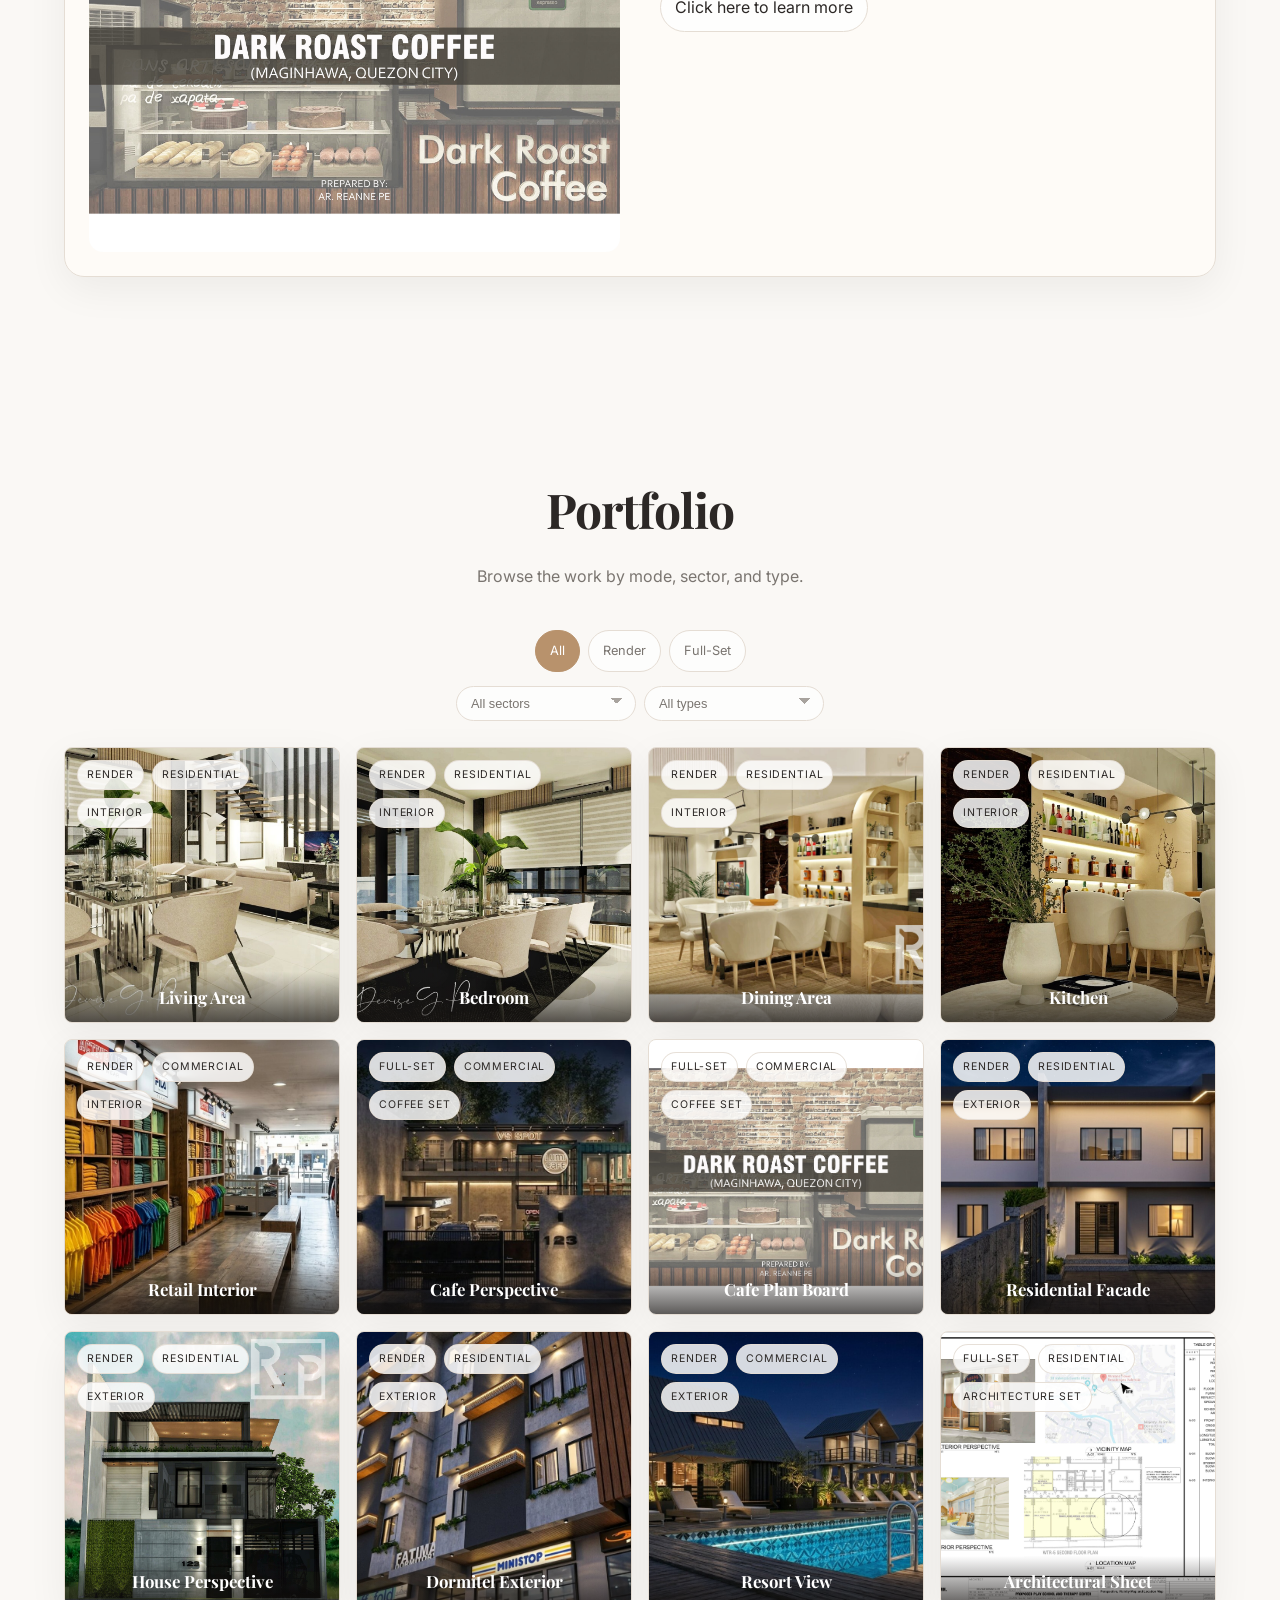
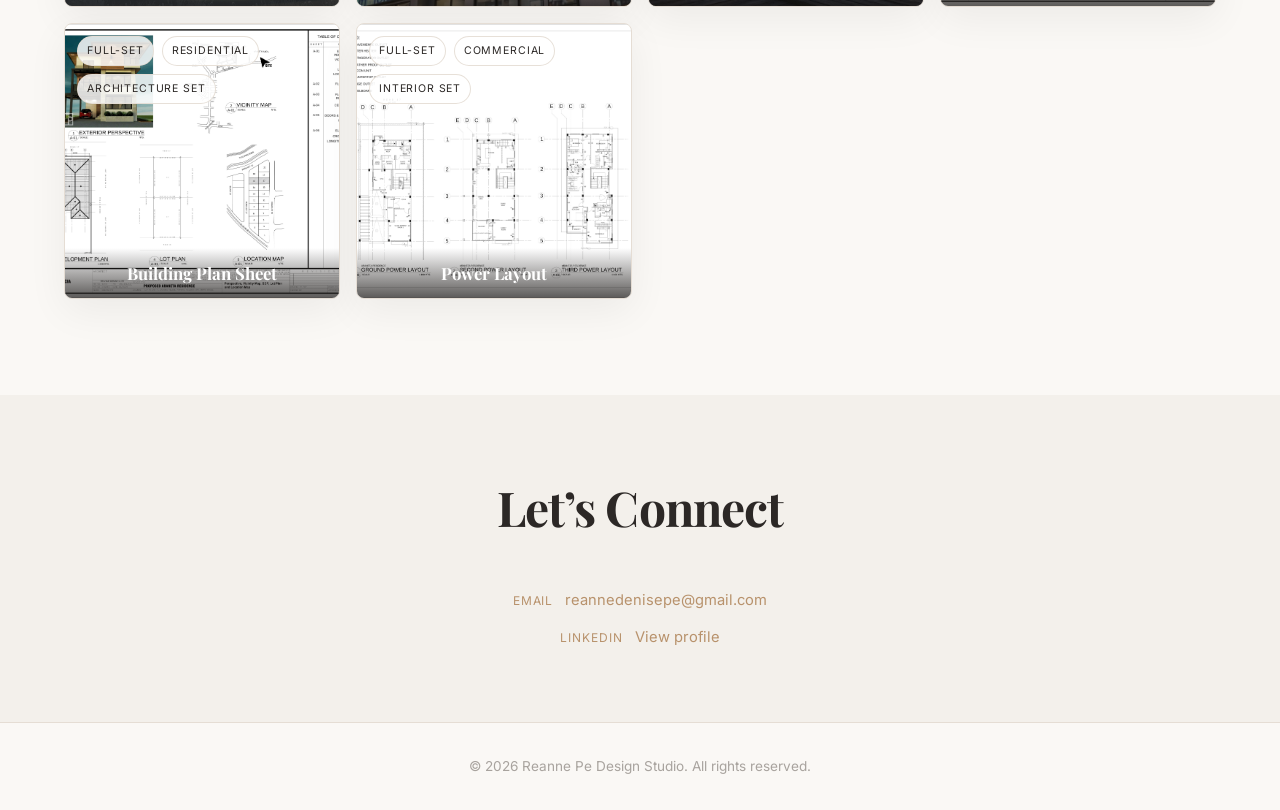
==== commit a72eac1e: "v3 palettes" ====
--- a/v3/public/index.html
+++ b/v3/public/index.html
@@ -31,6 +31,17 @@
     </div>
   </nav>
 
+  <div class="palette-switcher" id="paletteSwitcher">
+    <button class="palette-toggle" id="paletteToggle" type="button" aria-expanded="false" aria-controls="palettePanel">Palette</button>
+    <div class="palette-panel" id="palettePanel" hidden>
+      <div class="palette-panel-head">
+        <p class="palette-title">Color Palette</p>
+        <p class="palette-subtitle">Try different moods for the site.</p>
+      </div>
+      <div class="palette-options" id="paletteOptions"></div>
+    </div>
+  </div>
+
   <section id="hero">
     <div class="hero-overlay"></div>
     <div class="hero-background hero-background-interior" aria-hidden="true"></div>
--- a/v3/public/styles.css
+++ b/v3/public/styles.css
@@ -55,6 +55,96 @@
   font: inherit;
 }
 
+.palette-switcher {
+  position: fixed;
+  right: 18px;
+  bottom: 18px;
+  z-index: 220;
+}
+
+.palette-toggle,
+.palette-option {
+  border: 1px solid var(--border);
+  background: rgba(255, 255, 255, 0.92);
+  color: var(--text);
+  box-shadow: var(--shadow);
+}
+
+.palette-toggle {
+  padding: 11px 16px;
+  border-radius: 999px;
+  cursor: pointer;
+  text-transform: uppercase;
+  letter-spacing: 0.08em;
+  font-size: 0.76rem;
+}
+
+.palette-panel {
+  position: absolute;
+  right: 0;
+  bottom: 56px;
+  width: min(360px, calc(100vw - 32px));
+  background: rgba(255, 252, 247, 0.96);
+  border: 1px solid var(--border);
+  border-radius: 18px;
+  box-shadow: 0 20px 50px rgba(0, 0, 0, 0.14);
+  padding: 16px;
+  backdrop-filter: blur(12px);
+}
+
+.palette-panel-head {
+  margin-bottom: 12px;
+}
+
+.palette-title {
+  font-family: var(--font-serif);
+  font-size: 1.2rem;
+  margin-bottom: 2px;
+}
+
+.palette-subtitle {
+  color: var(--text-light);
+  font-size: 0.84rem;
+}
+
+.palette-options {
+  display: grid;
+  gap: 10px;
+}
+
+.palette-option {
+  width: 100%;
+  padding: 10px 12px;
+  border-radius: 14px;
+  cursor: pointer;
+  display: grid;
+  grid-template-columns: 1fr auto;
+  gap: 12px;
+  align-items: center;
+  text-align: left;
+}
+
+.palette-option.is-active {
+  border-color: var(--accent);
+}
+
+.palette-option-name {
+  font-size: 0.88rem;
+  font-weight: 600;
+}
+
+.palette-option-swatches {
+  display: flex;
+  gap: 6px;
+}
+
+.palette-swatch {
+  width: 16px;
+  height: 16px;
+  border-radius: 50%;
+  border: 1px solid rgba(0, 0, 0, 0.08);
+}
+
 #nav {
   position: fixed;
   top: 0;
@@ -874,4 +964,9 @@
   .lightbox-nav {
     font-size: 2.2rem;
   }
-}
+
+  .palette-switcher {
+    right: 12px;
+    bottom: 12px;
+  }
+}
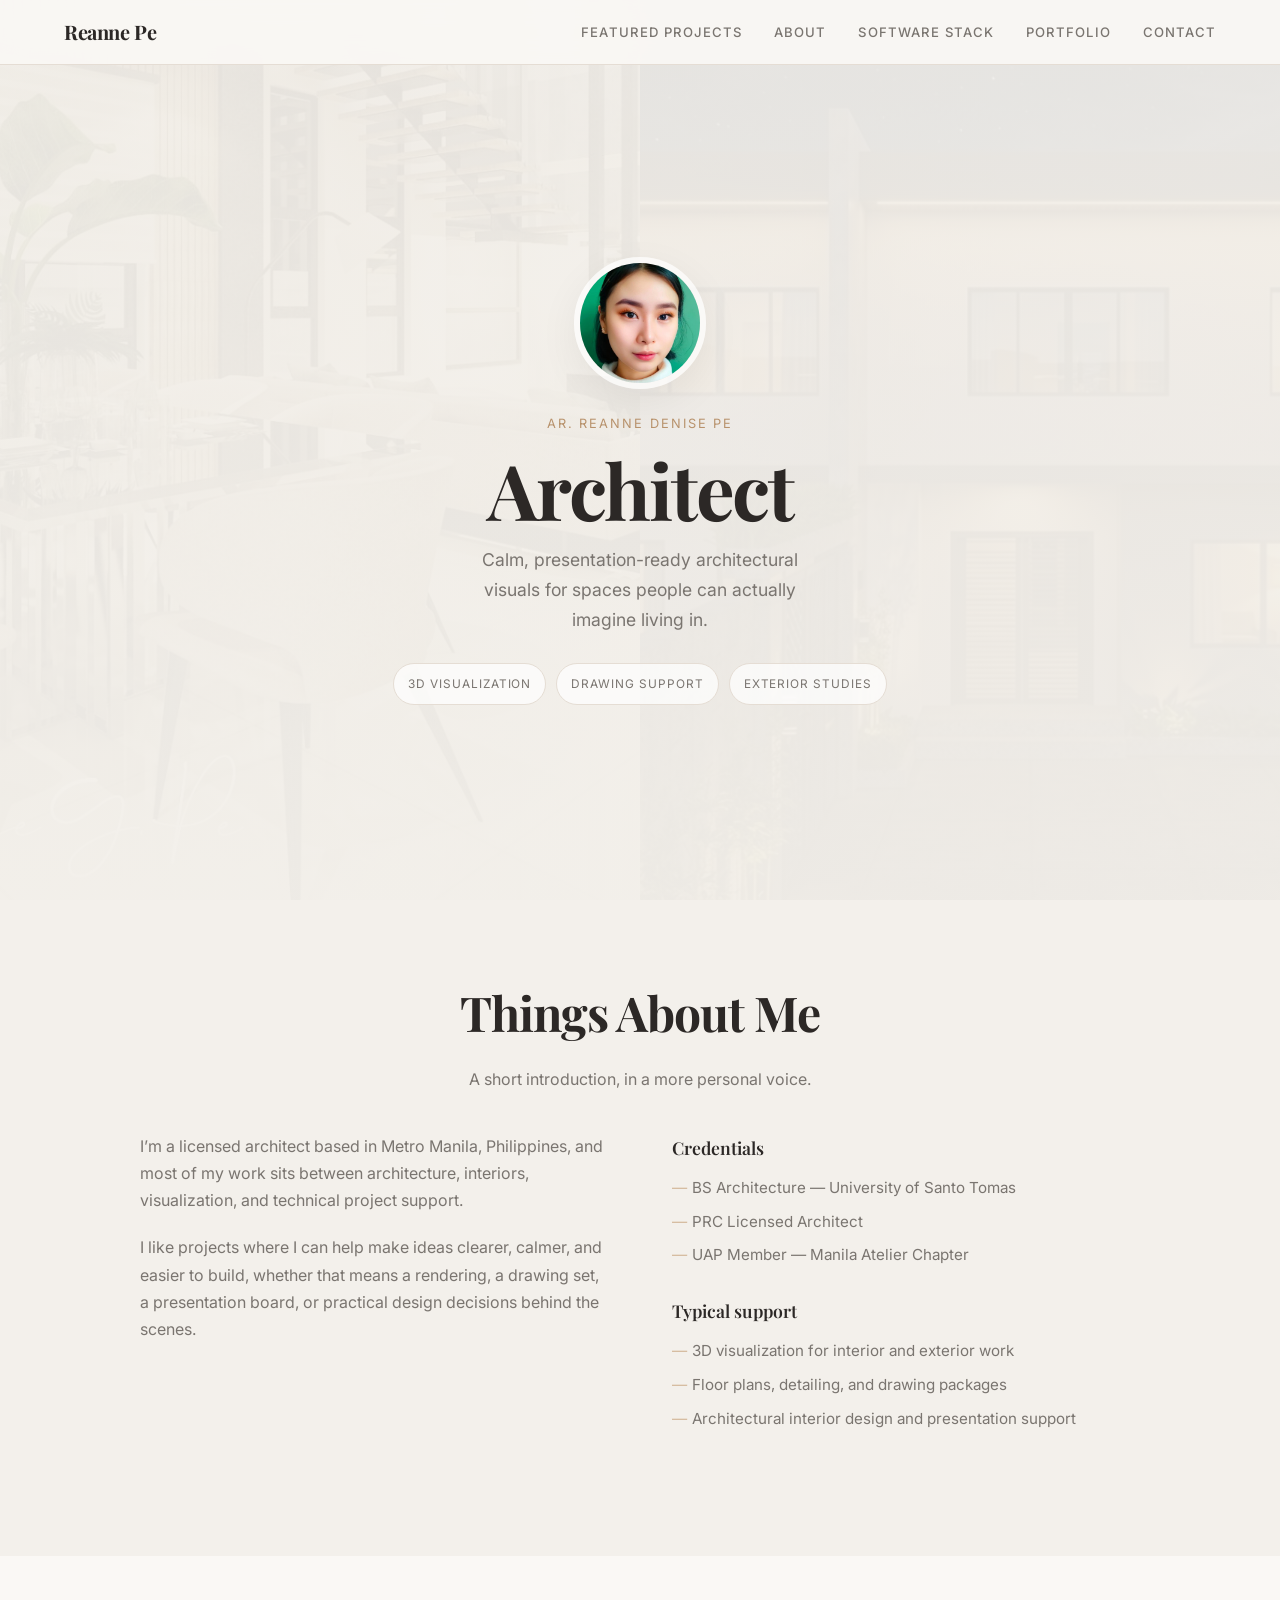
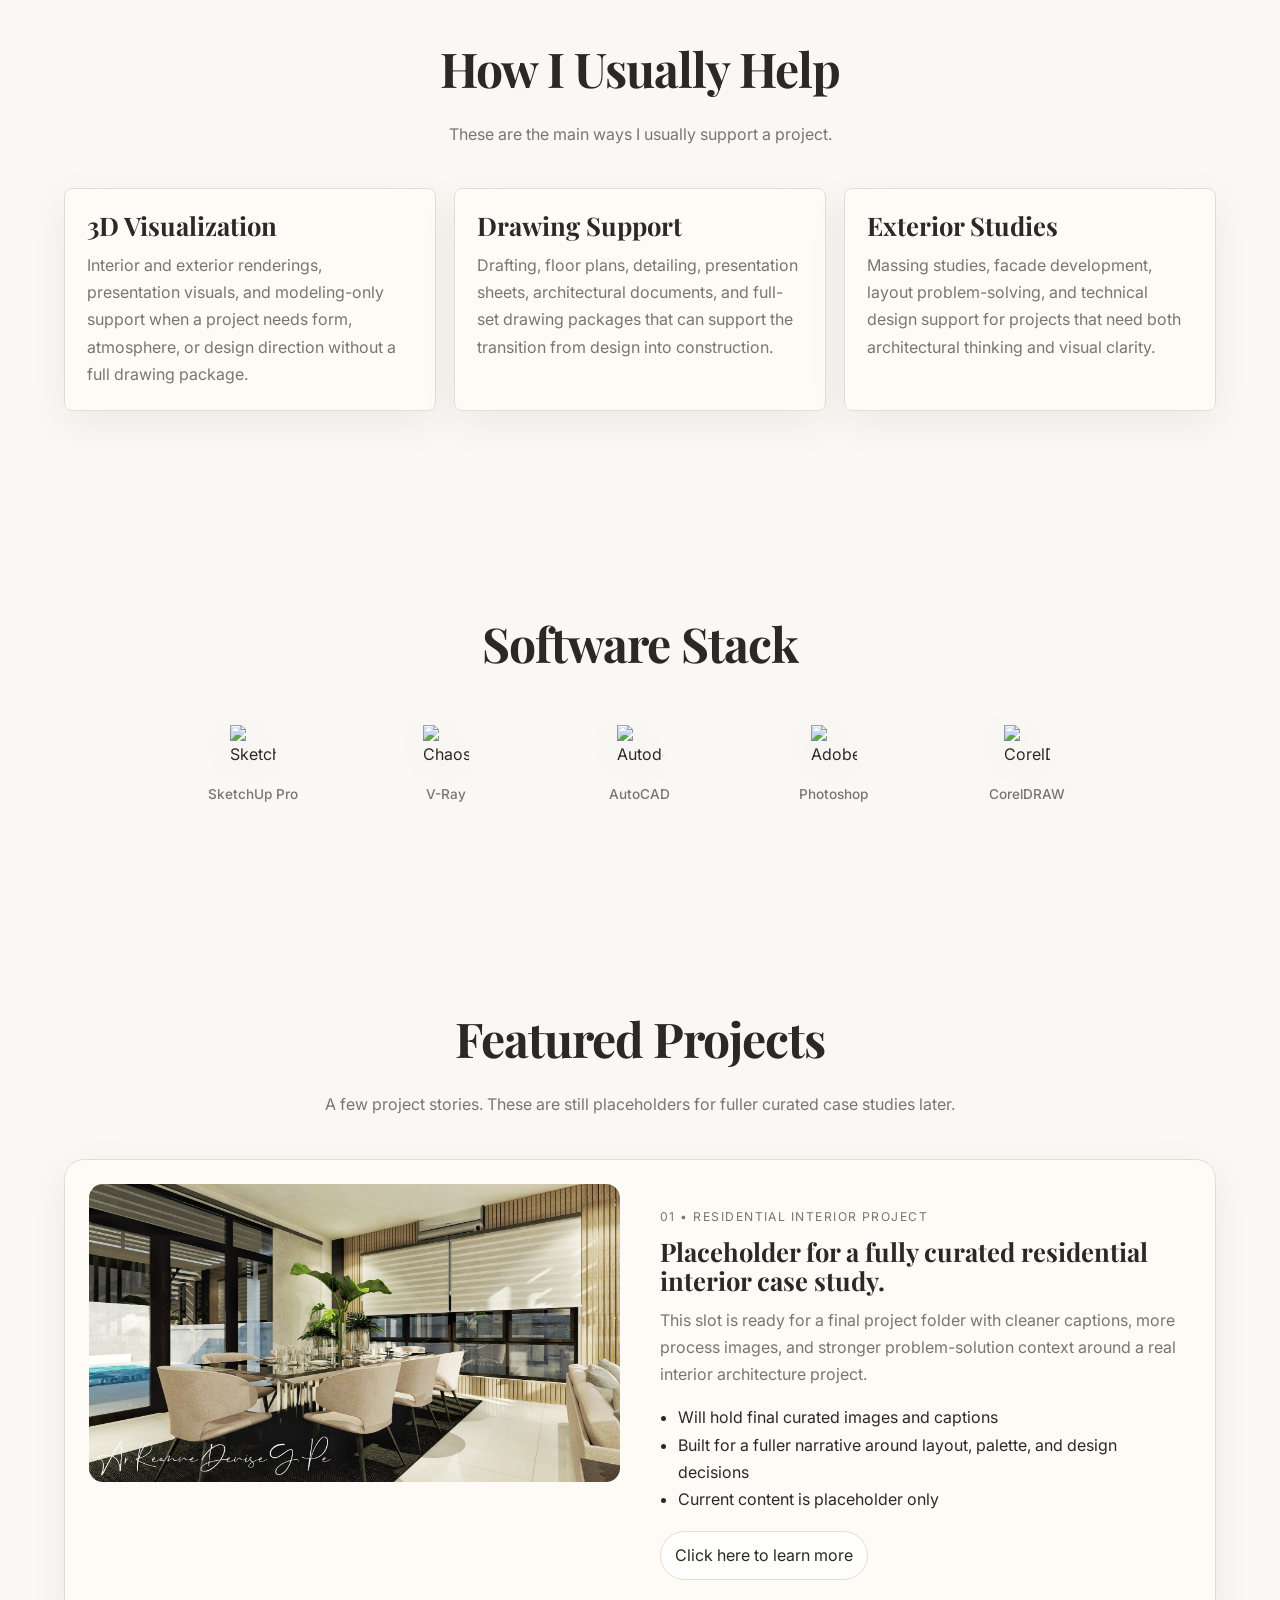
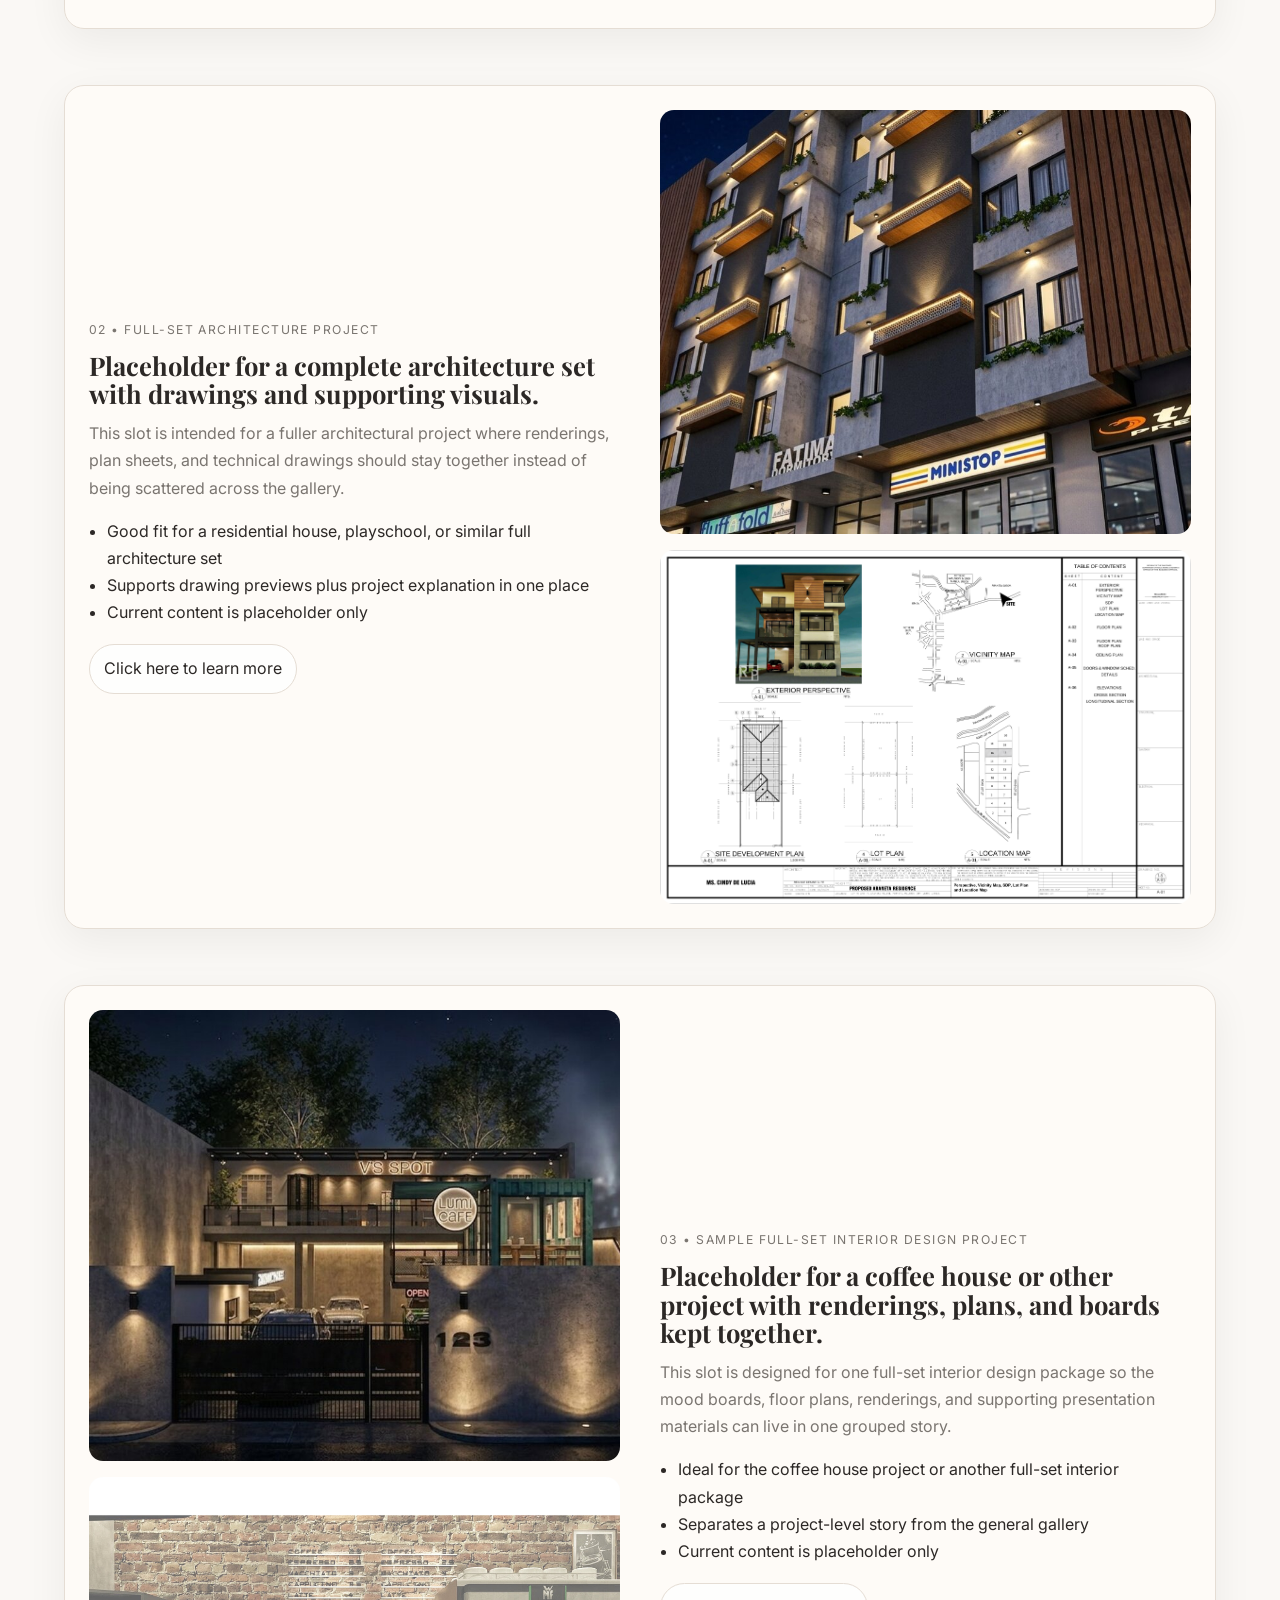
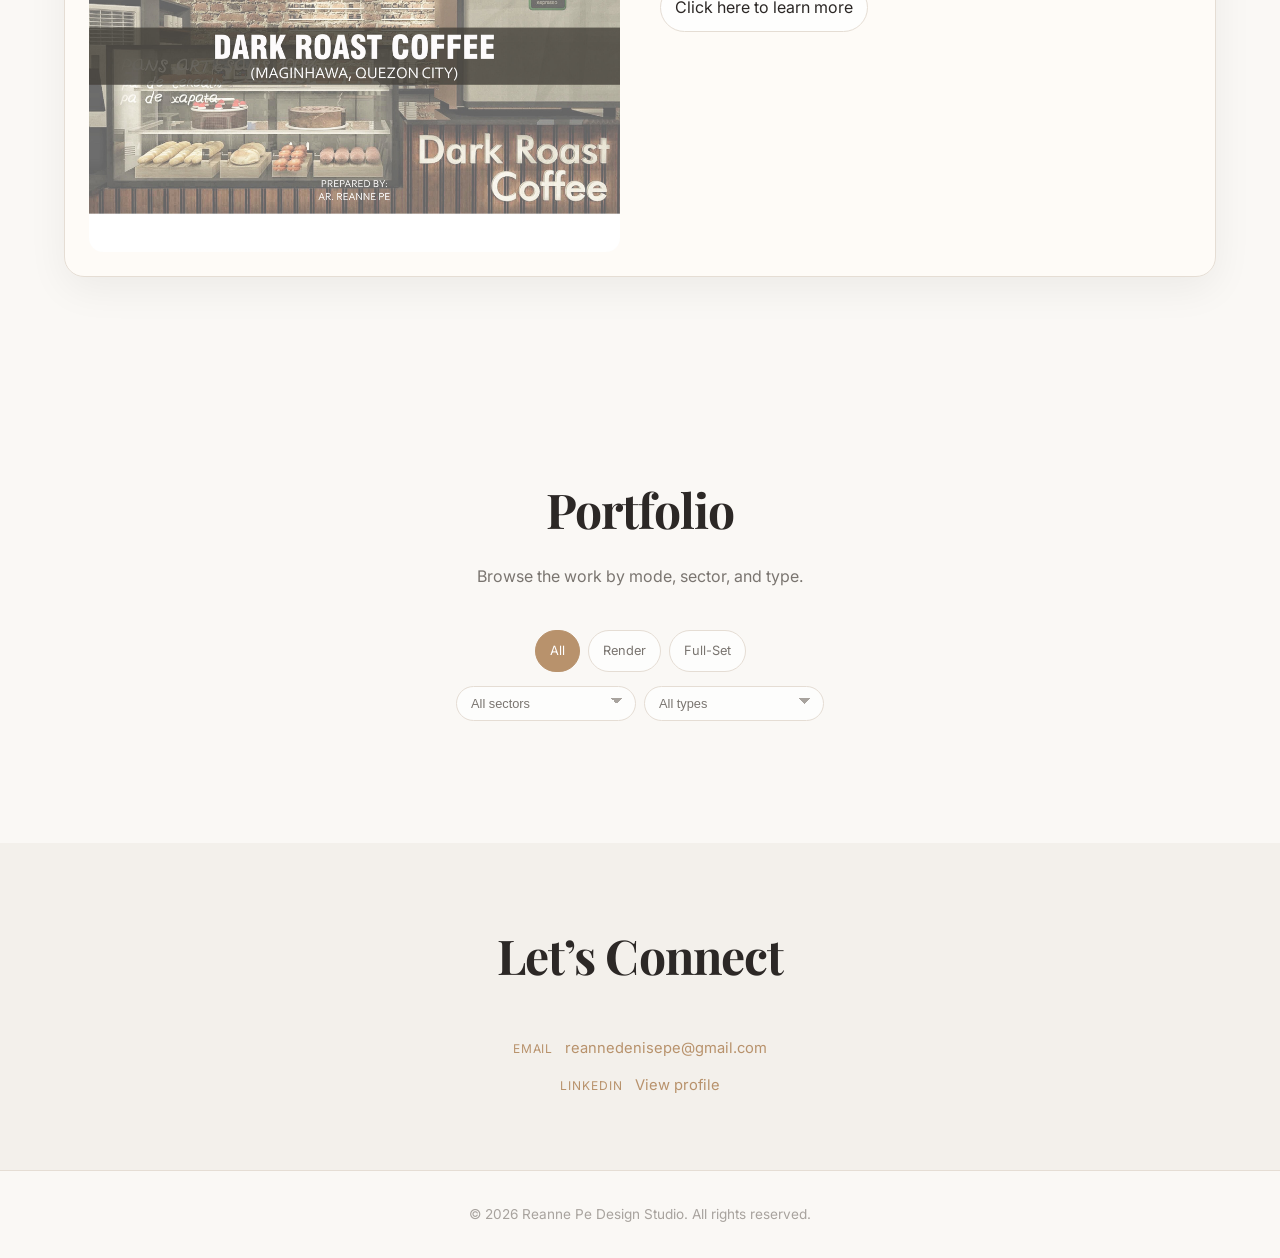
==== commit b6278e10: "V3 is promoted" ====
--- a/v3/public/index.html
+++ b/v3/public/index.html
@@ -31,17 +31,6 @@
     </div>
   </nav>
 
-  <div class="palette-switcher" id="paletteSwitcher">
-    <button class="palette-toggle" id="paletteToggle" type="button" aria-expanded="false" aria-controls="palettePanel">Palette</button>
-    <div class="palette-panel" id="palettePanel" hidden>
-      <div class="palette-panel-head">
-        <p class="palette-title">Color Palette</p>
-        <p class="palette-subtitle">Try different moods for the site.</p>
-      </div>
-      <div class="palette-options" id="paletteOptions"></div>
-    </div>
-  </div>
-
   <section id="hero">
     <div class="hero-overlay"></div>
     <div class="hero-background hero-background-interior" aria-hidden="true"></div>
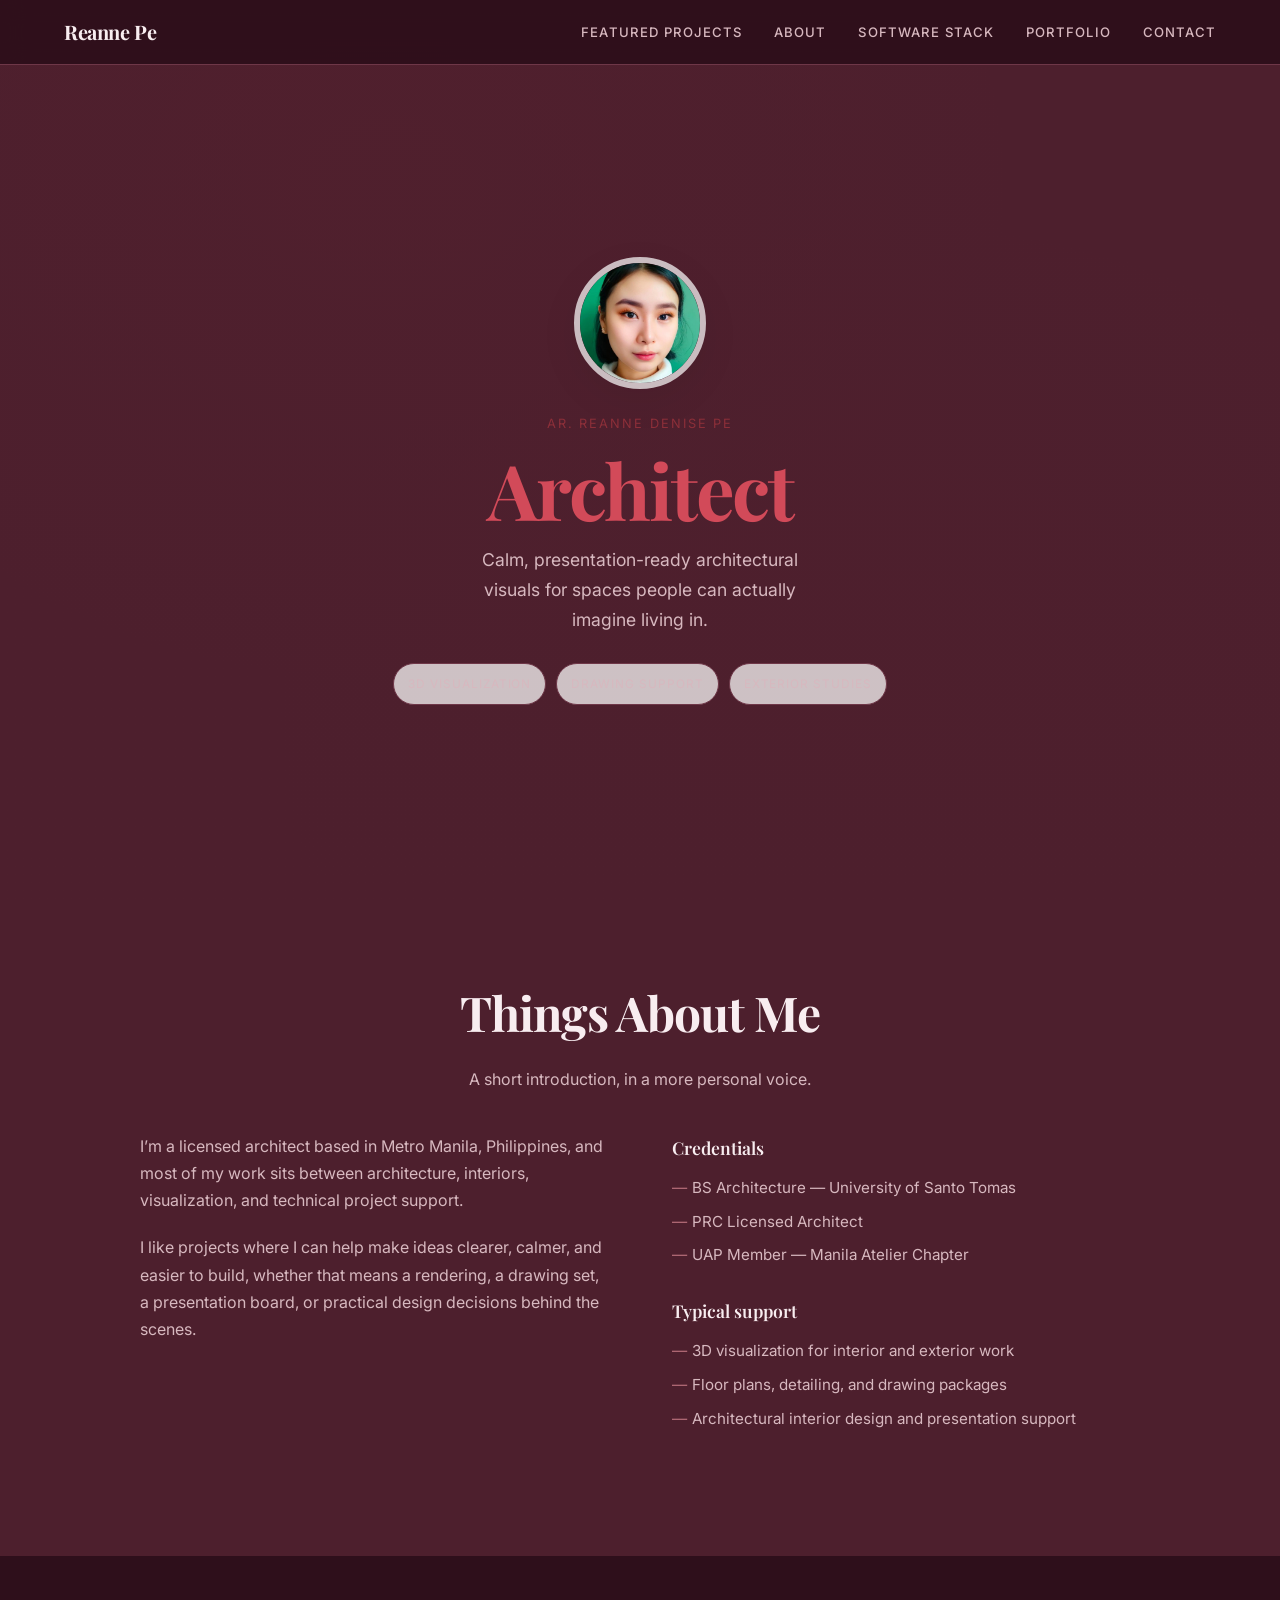
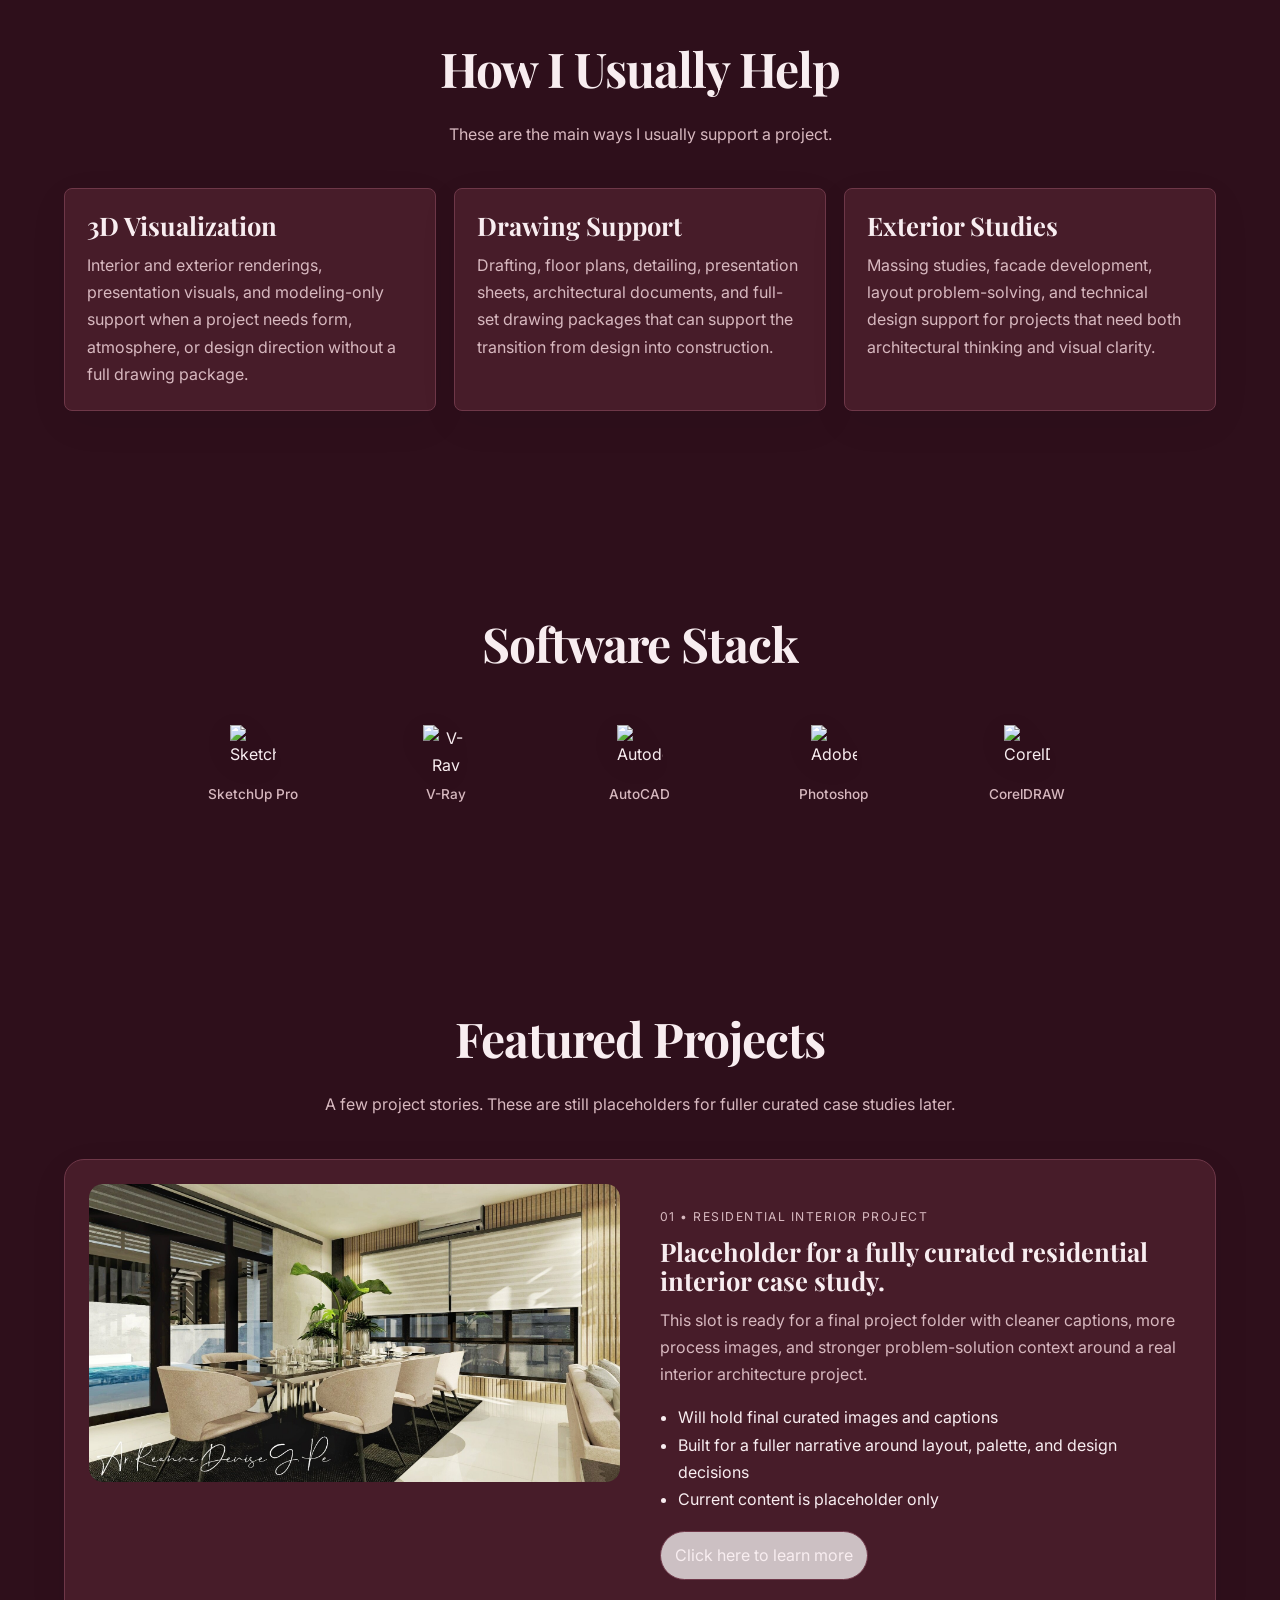
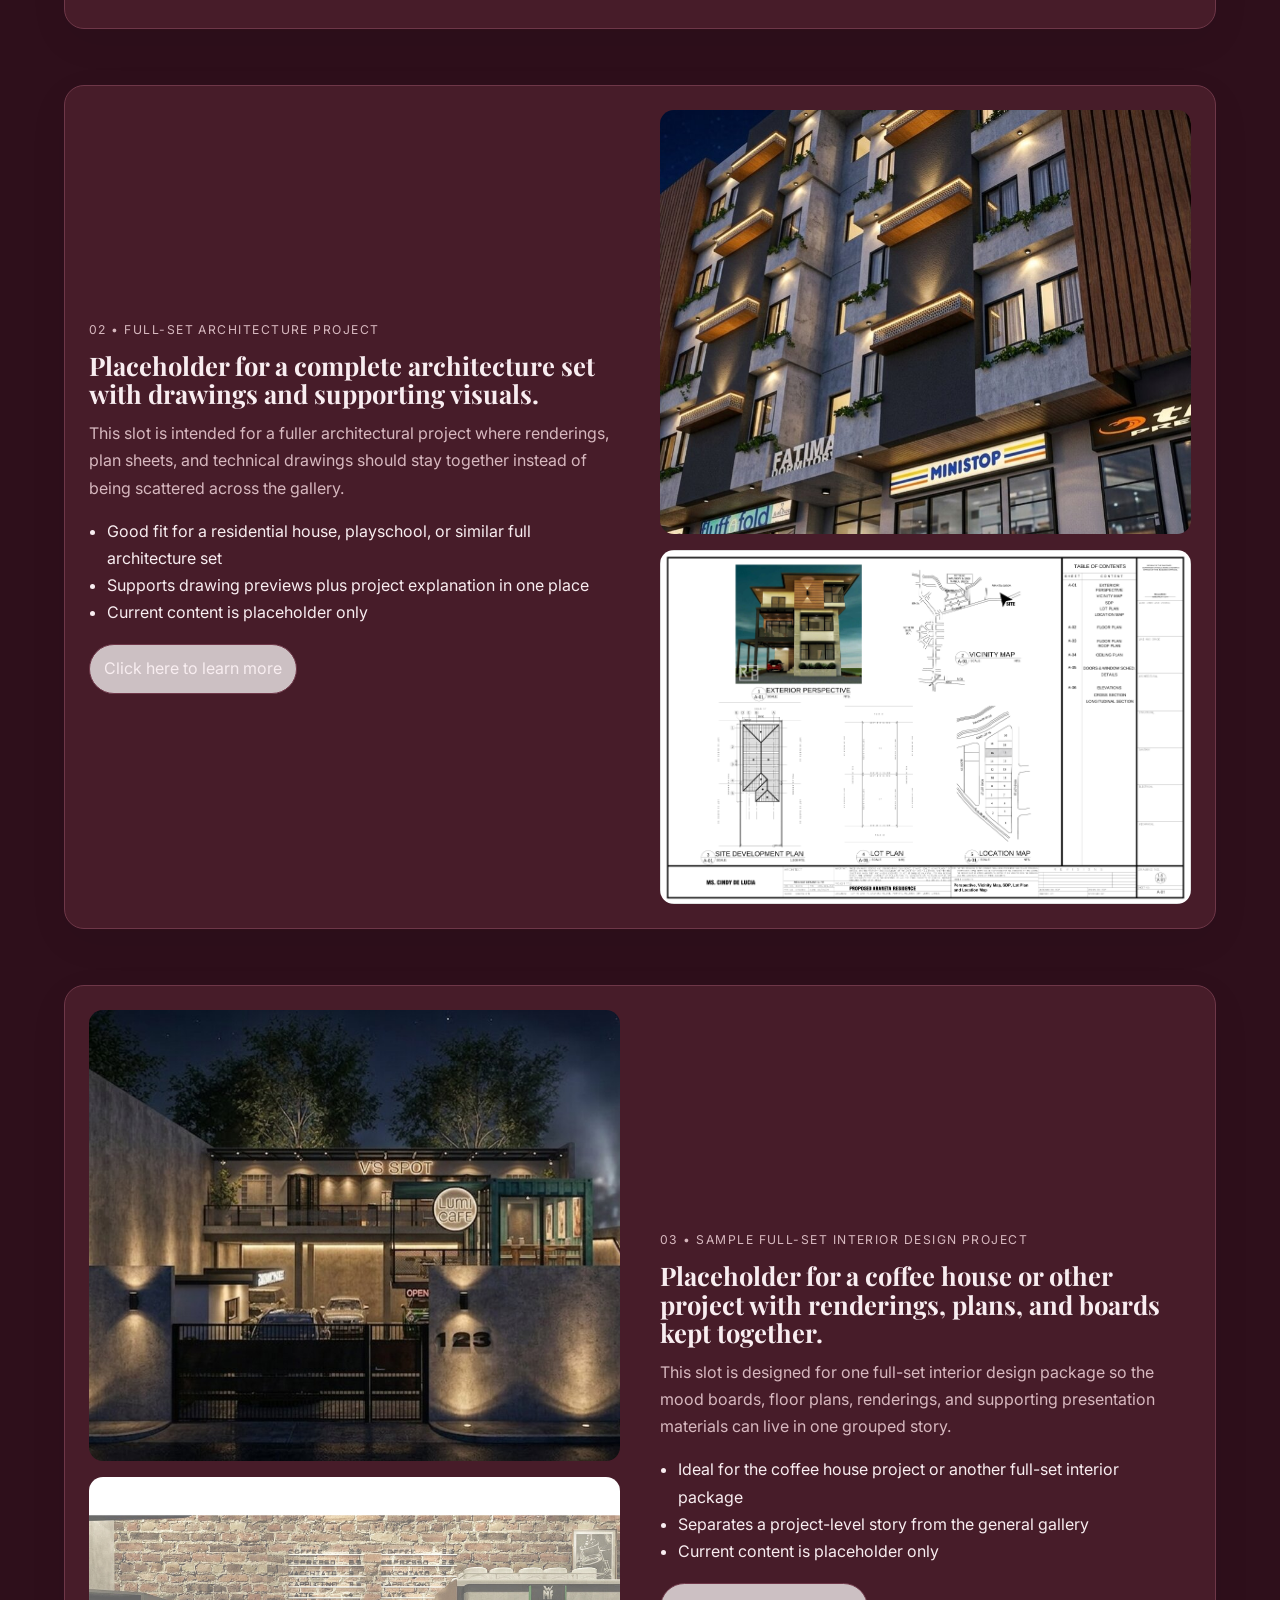
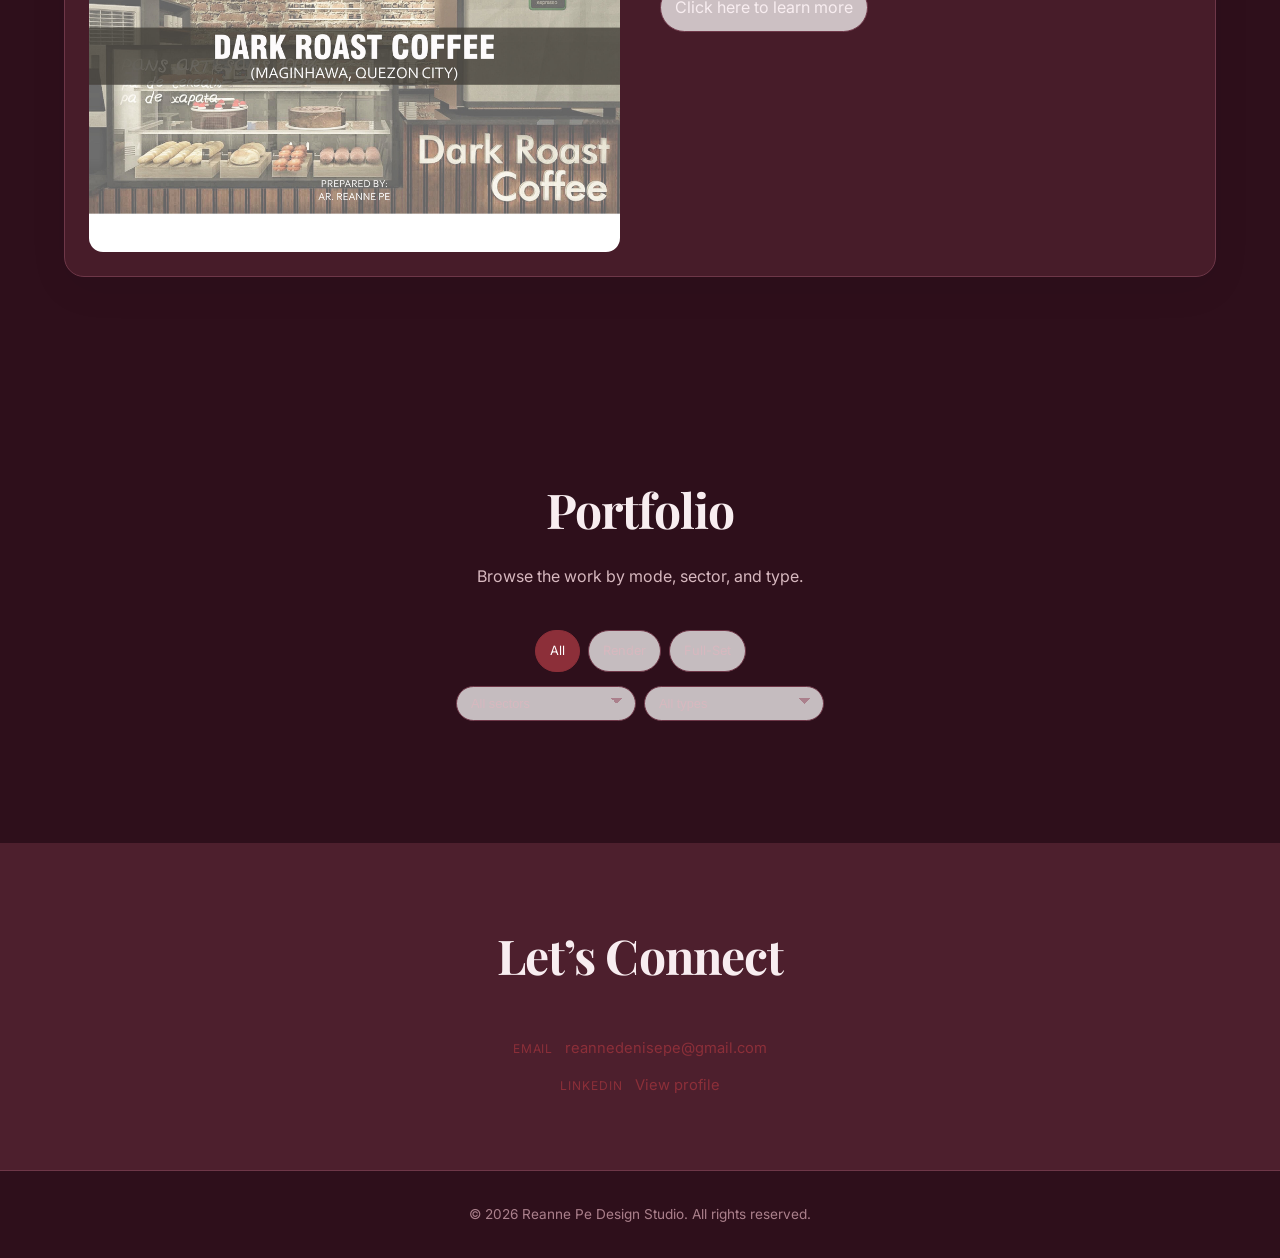
==== commit 21bd32f8: "Update hero" ====
--- a/v3/public/index.html
+++ b/v3/public/index.html
@@ -33,8 +33,7 @@
 
   <section id="hero">
     <div class="hero-overlay"></div>
-    <div class="hero-background hero-background-interior" aria-hidden="true"></div>
-    <div class="hero-background hero-background-exterior" aria-hidden="true"></div>
+    <div class="hero-background" aria-hidden="true"></div>
     <div class="hero-content">
       <div class="hero-avatar-wrap">
         <img class="hero-avatar" src="./images/profile/reanne-avatar.jpg" alt="Portrait of Reanne Denise Pe" />
@@ -108,7 +107,7 @@
         <span class="software-name">SketchUp Pro</span>
       </div>
       <div class="software-item">
-        <img class="software-logo" src="https://cdn.simpleicons.org/chaos/f26d21" alt="Chaos logo used for V-Ray" />
+        <img class="software-logo" src="./images/logos/vray.svg" alt="V-Ray logo" />
         <span class="software-name">V-Ray</span>
       </div>
       <div class="software-item">
@@ -116,7 +115,7 @@
         <span class="software-name">AutoCAD</span>
       </div>
       <div class="software-item">
-        <img class="software-logo" src="https://cdn.simpleicons.org/adobephotoshop/31A8FF" alt="Adobe Photoshop logo" />
+        <img class="software-logo" src="./images/logos/adobephotoshop.svg" alt="Adobe Photoshop logo" />
         <span class="software-name">Photoshop</span>
       </div>
       <div class="software-item">
--- a/v3/public/styles.css
+++ b/v3/public/styles.css
@@ -5,17 +5,17 @@
 }
 
 :root {
-  --bg: #faf8f5;
-  --bg-alt: #f3f0eb;
-  --panel: rgba(255, 252, 247, 0.88);
-  --text: #2c2826;
-  --text-light: #7a7570;
-  --text-muted: #a8a39e;
-  --accent: #b8926c;
-  --accent-light: #d4b89a;
-  --accent-dark: #8a6d4f;
-  --border: #e5ddd4;
-  --nav-bg: rgba(250, 248, 245, 0.92);
+  --bg: #2e0f1b;
+  --bg-alt: #4d1f2d;
+  --panel: rgba(73, 30, 43, 0.92);
+  --text: #f8edf0;
+  --text-light: #d7b8bf;
+  --text-muted: #ab808c;
+  --accent: #8c2f39;
+  --accent-light: #b76e79;
+  --accent-dark: #d24a59;
+  --border: #6e3748;
+  --nav-bg: rgba(46, 15, 27, 0.94);
   --shadow: 0 12px 40px rgba(0, 0, 0, 0.06);
   --radius: 8px;
   --transition: 0.3s cubic-bezier(0.4, 0, 0.2, 1);
@@ -53,96 +53,6 @@
 
 button {
   font: inherit;
-}
-
-.palette-switcher {
-  position: fixed;
-  right: 18px;
-  bottom: 18px;
-  z-index: 220;
-}
-
-.palette-toggle,
-.palette-option {
-  border: 1px solid var(--border);
-  background: rgba(255, 255, 255, 0.92);
-  color: var(--text);
-  box-shadow: var(--shadow);
-}
-
-.palette-toggle {
-  padding: 11px 16px;
-  border-radius: 999px;
-  cursor: pointer;
-  text-transform: uppercase;
-  letter-spacing: 0.08em;
-  font-size: 0.76rem;
-}
-
-.palette-panel {
-  position: absolute;
-  right: 0;
-  bottom: 56px;
-  width: min(360px, calc(100vw - 32px));
-  background: rgba(255, 252, 247, 0.96);
-  border: 1px solid var(--border);
-  border-radius: 18px;
-  box-shadow: 0 20px 50px rgba(0, 0, 0, 0.14);
-  padding: 16px;
-  backdrop-filter: blur(12px);
-}
-
-.palette-panel-head {
-  margin-bottom: 12px;
-}
-
-.palette-title {
-  font-family: var(--font-serif);
-  font-size: 1.2rem;
-  margin-bottom: 2px;
-}
-
-.palette-subtitle {
-  color: var(--text-light);
-  font-size: 0.84rem;
-}
-
-.palette-options {
-  display: grid;
-  gap: 10px;
-}
-
-.palette-option {
-  width: 100%;
-  padding: 10px 12px;
-  border-radius: 14px;
-  cursor: pointer;
-  display: grid;
-  grid-template-columns: 1fr auto;
-  gap: 12px;
-  align-items: center;
-  text-align: left;
-}
-
-.palette-option.is-active {
-  border-color: var(--accent);
-}
-
-.palette-option-name {
-  font-size: 0.88rem;
-  font-weight: 600;
-}
-
-.palette-option-swatches {
-  display: flex;
-  gap: 6px;
-}
-
-.palette-swatch {
-  width: 16px;
-  height: 16px;
-  border-radius: 50%;
-  border: 1px solid rgba(0, 0, 0, 0.08);
 }
 
 #nav {
@@ -250,38 +160,28 @@
   position: absolute;
   inset: 0;
   background:
-    radial-gradient(ellipse at 30% 20%, rgba(184, 146, 108, 0.08) 0%, transparent 50%),
-    radial-gradient(ellipse at 70% 80%, rgba(184, 146, 108, 0.06) 0%, transparent 50%);
+    radial-gradient(ellipse at 30% 20%, color-mix(in srgb, var(--accent) 12%, transparent) 0%, transparent 50%),
+    radial-gradient(ellipse at 70% 80%, color-mix(in srgb, var(--accent) 8%, transparent) 0%, transparent 50%);
   z-index: 1;
 }
 
 .hero-overlay {
   position: absolute;
   inset: 0;
-  background: linear-gradient(180deg, rgba(243, 240, 235, 0.75), rgba(243, 240, 235, 0.88));
+  background: linear-gradient(180deg, color-mix(in srgb, var(--bg-alt) 55%, transparent), var(--bg-alt));
   z-index: 2;
 }
 
 .hero-background {
   position: absolute;
-  top: 0;
-  bottom: 0;
-  width: 50%;
+  inset: 0;
+  width: 100%;
   background-size: cover;
   background-position: center;
-  opacity: 0.22;
+  opacity: 0.8;
   filter: saturate(0.9);
   z-index: 0;
-}
-
-.hero-background-interior {
-  left: 0;
-  background-image: url("./images/selected/interior-living-01.jpg");
-}
-
-.hero-background-exterior {
-  right: 0;
-  background-image: url("./images/selected/exterior-house-01.jpg");
+  background-image: url("./images/hero-bg.jpg");
 }
 
 .hero-content {
@@ -319,7 +219,7 @@
   font-size: clamp(2.8rem, 6vw, 4.8rem);
   font-weight: 700;
   line-height: 1.05;
-  color: var(--text);
+  color: var(--accent-dark);
   margin-bottom: 16px;
   letter-spacing: -0.03em;
 }
@@ -965,8 +865,4 @@
     font-size: 2.2rem;
   }
 
-  .palette-switcher {
-    right: 12px;
-    bottom: 12px;
-  }
-}
+}
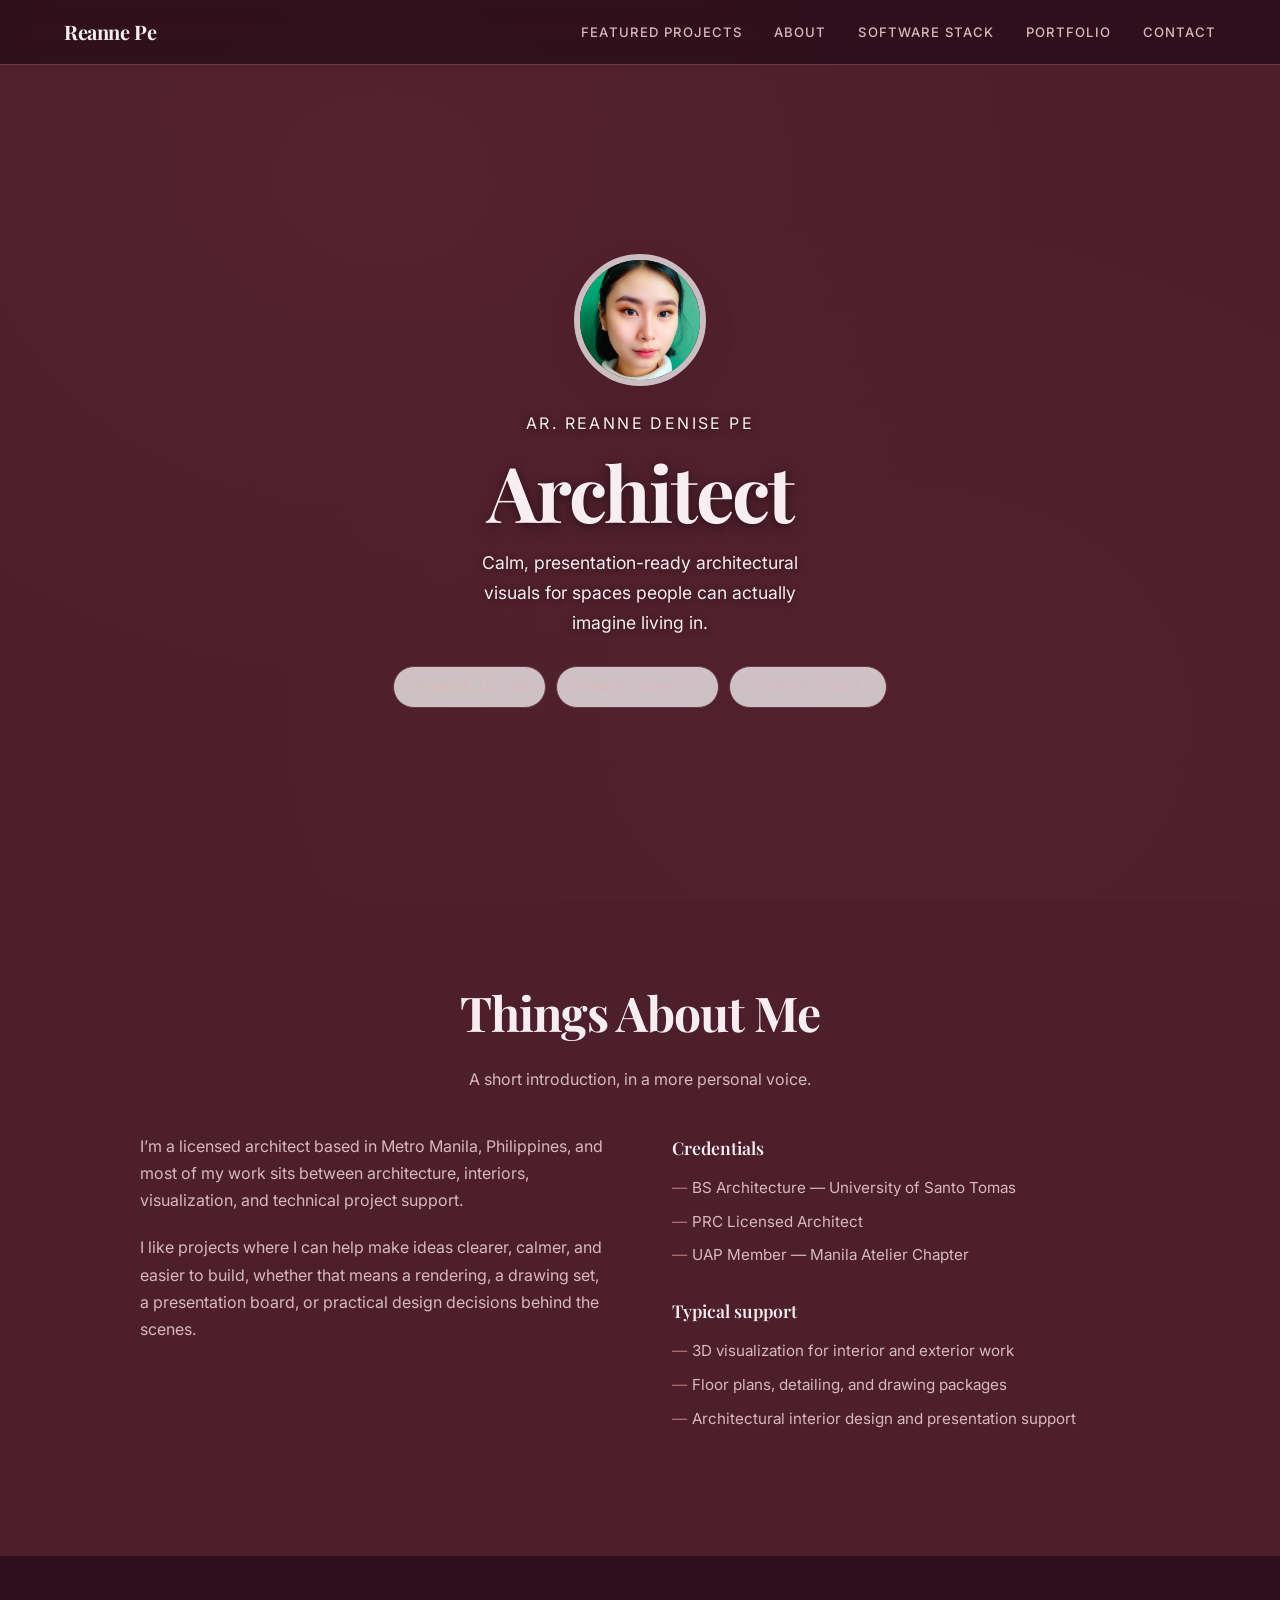
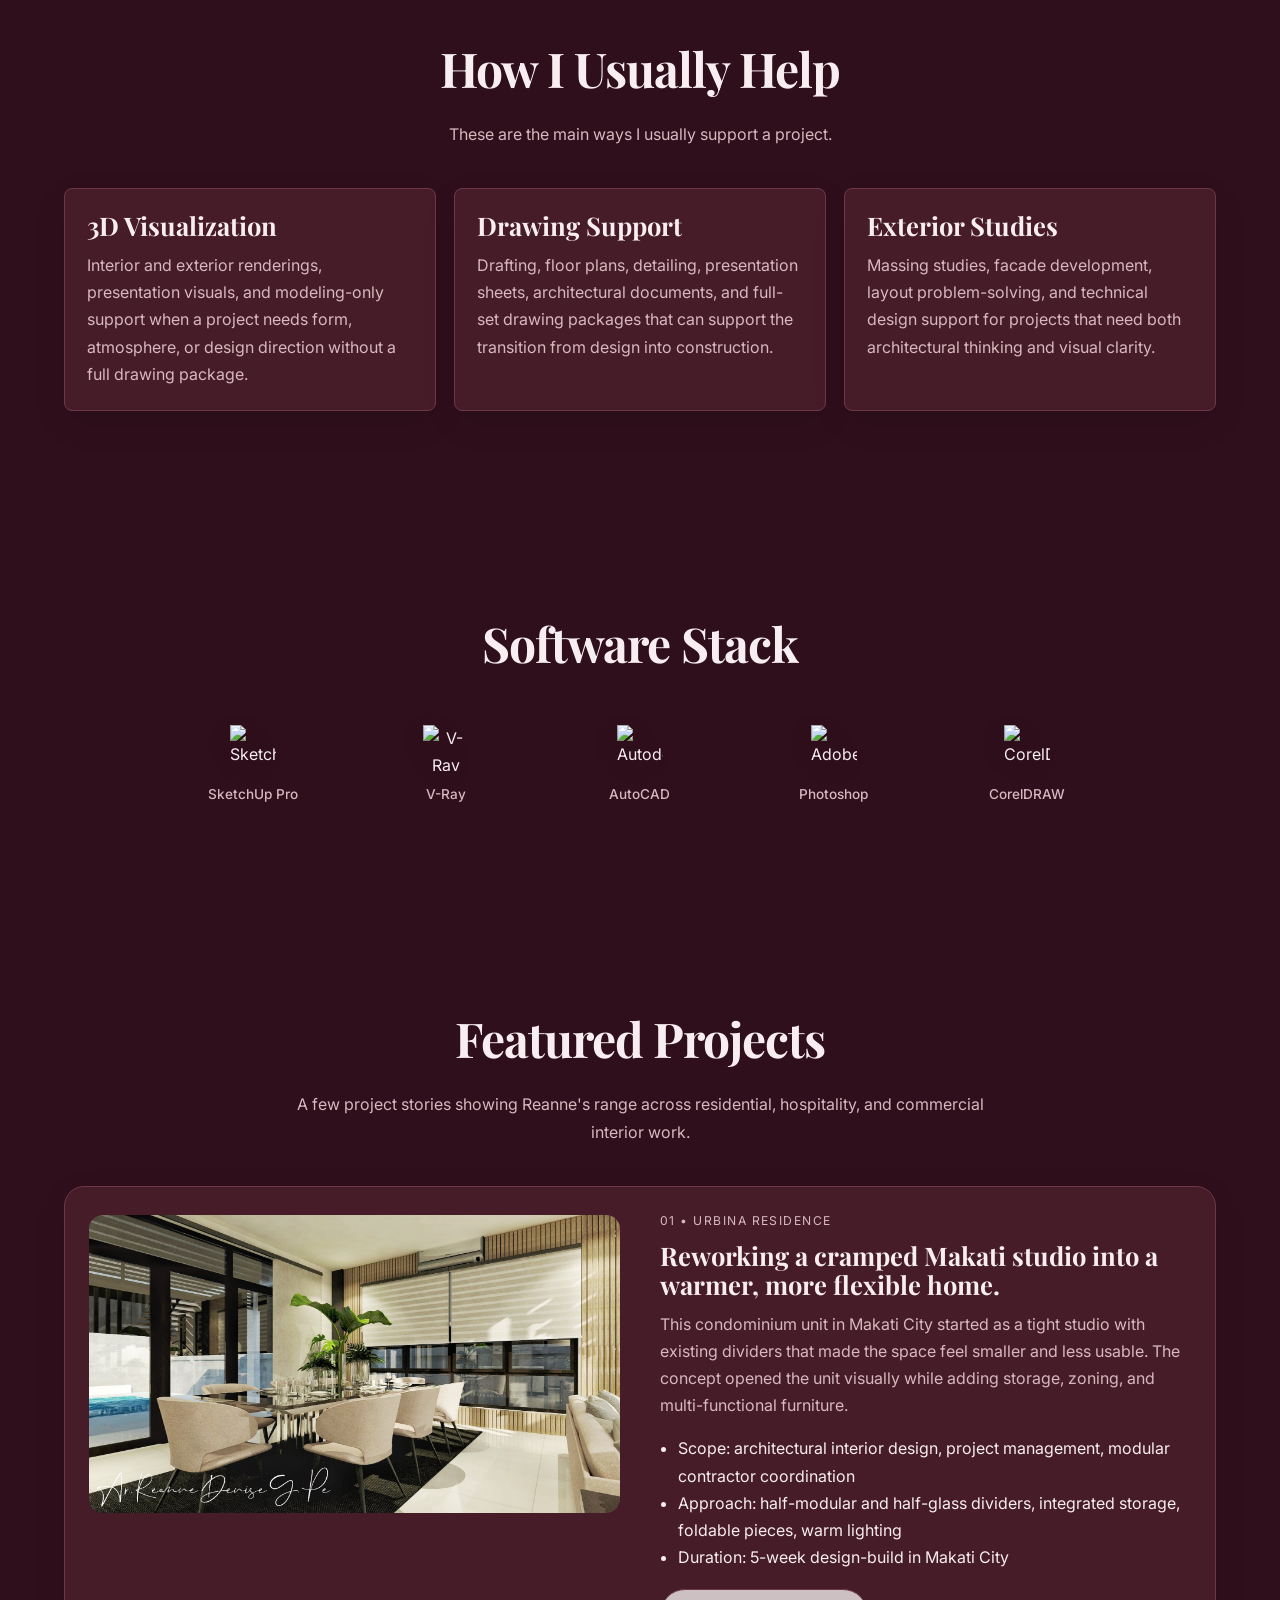
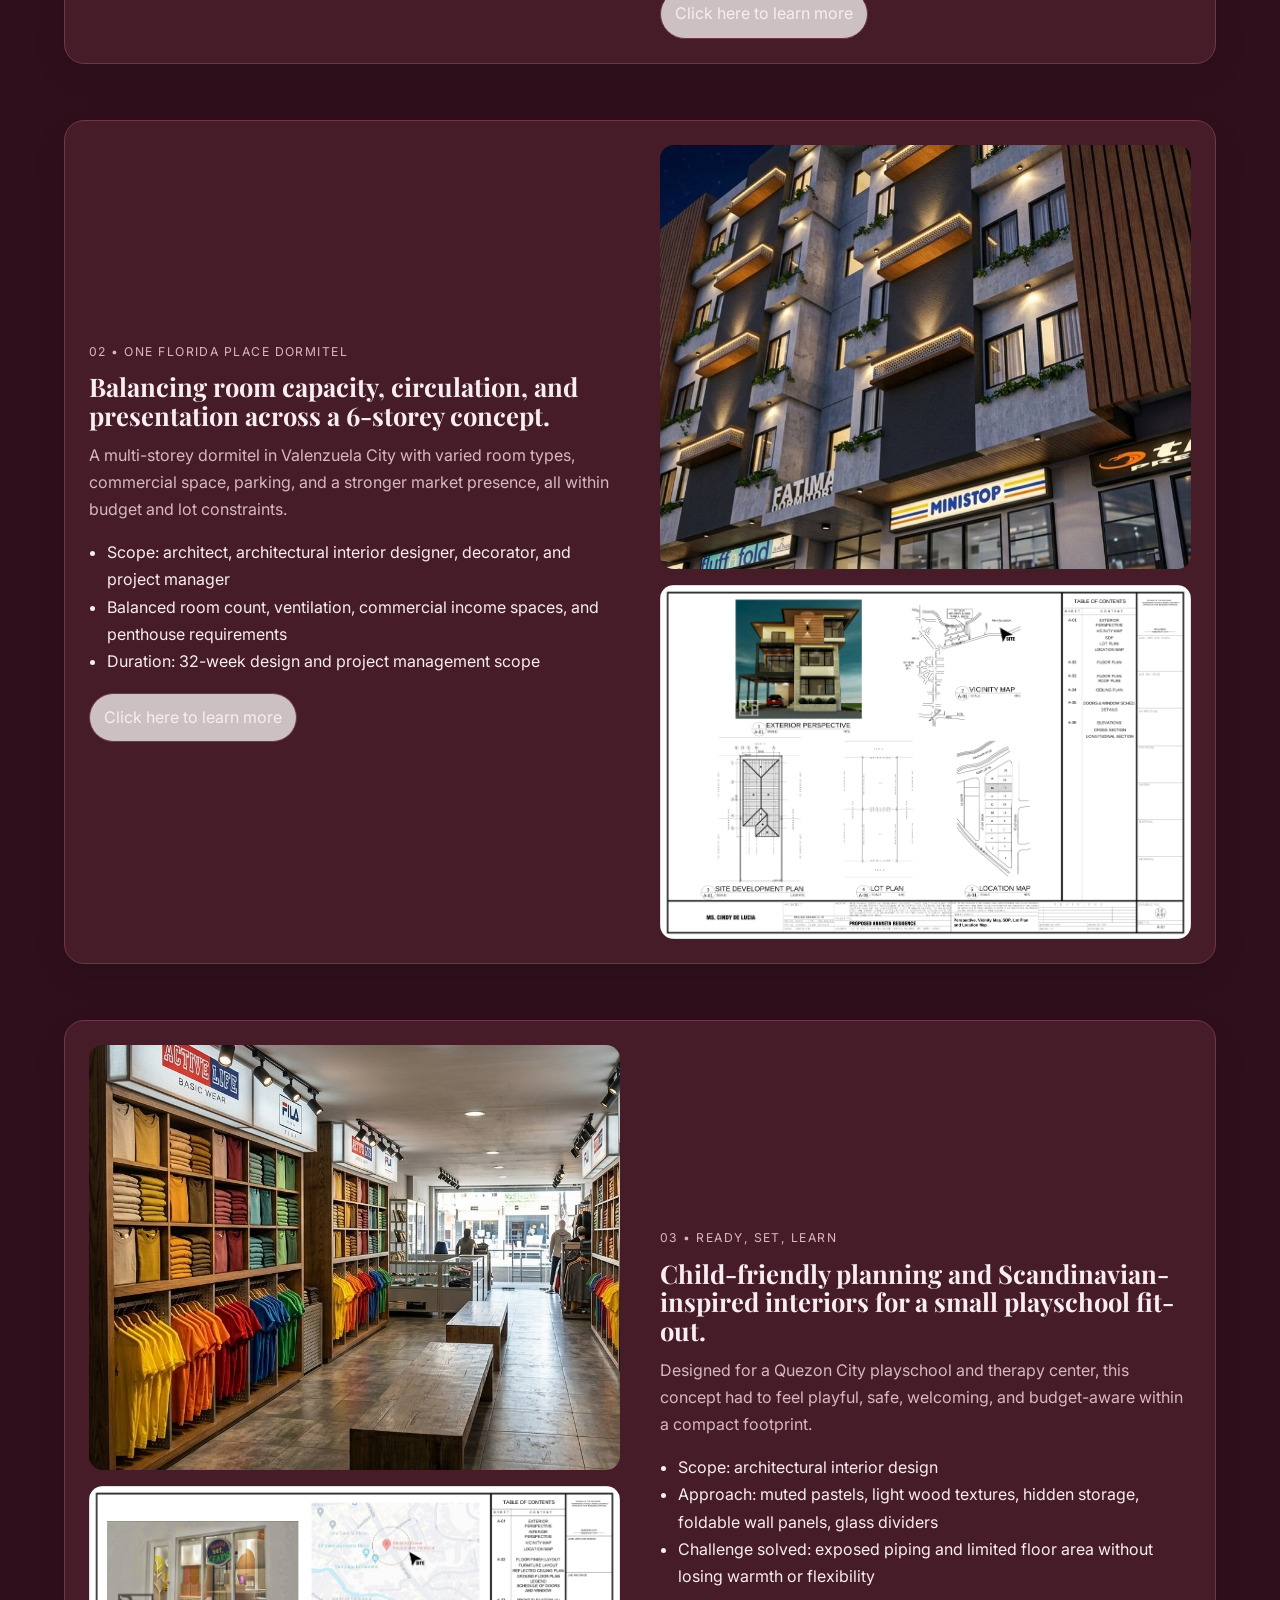
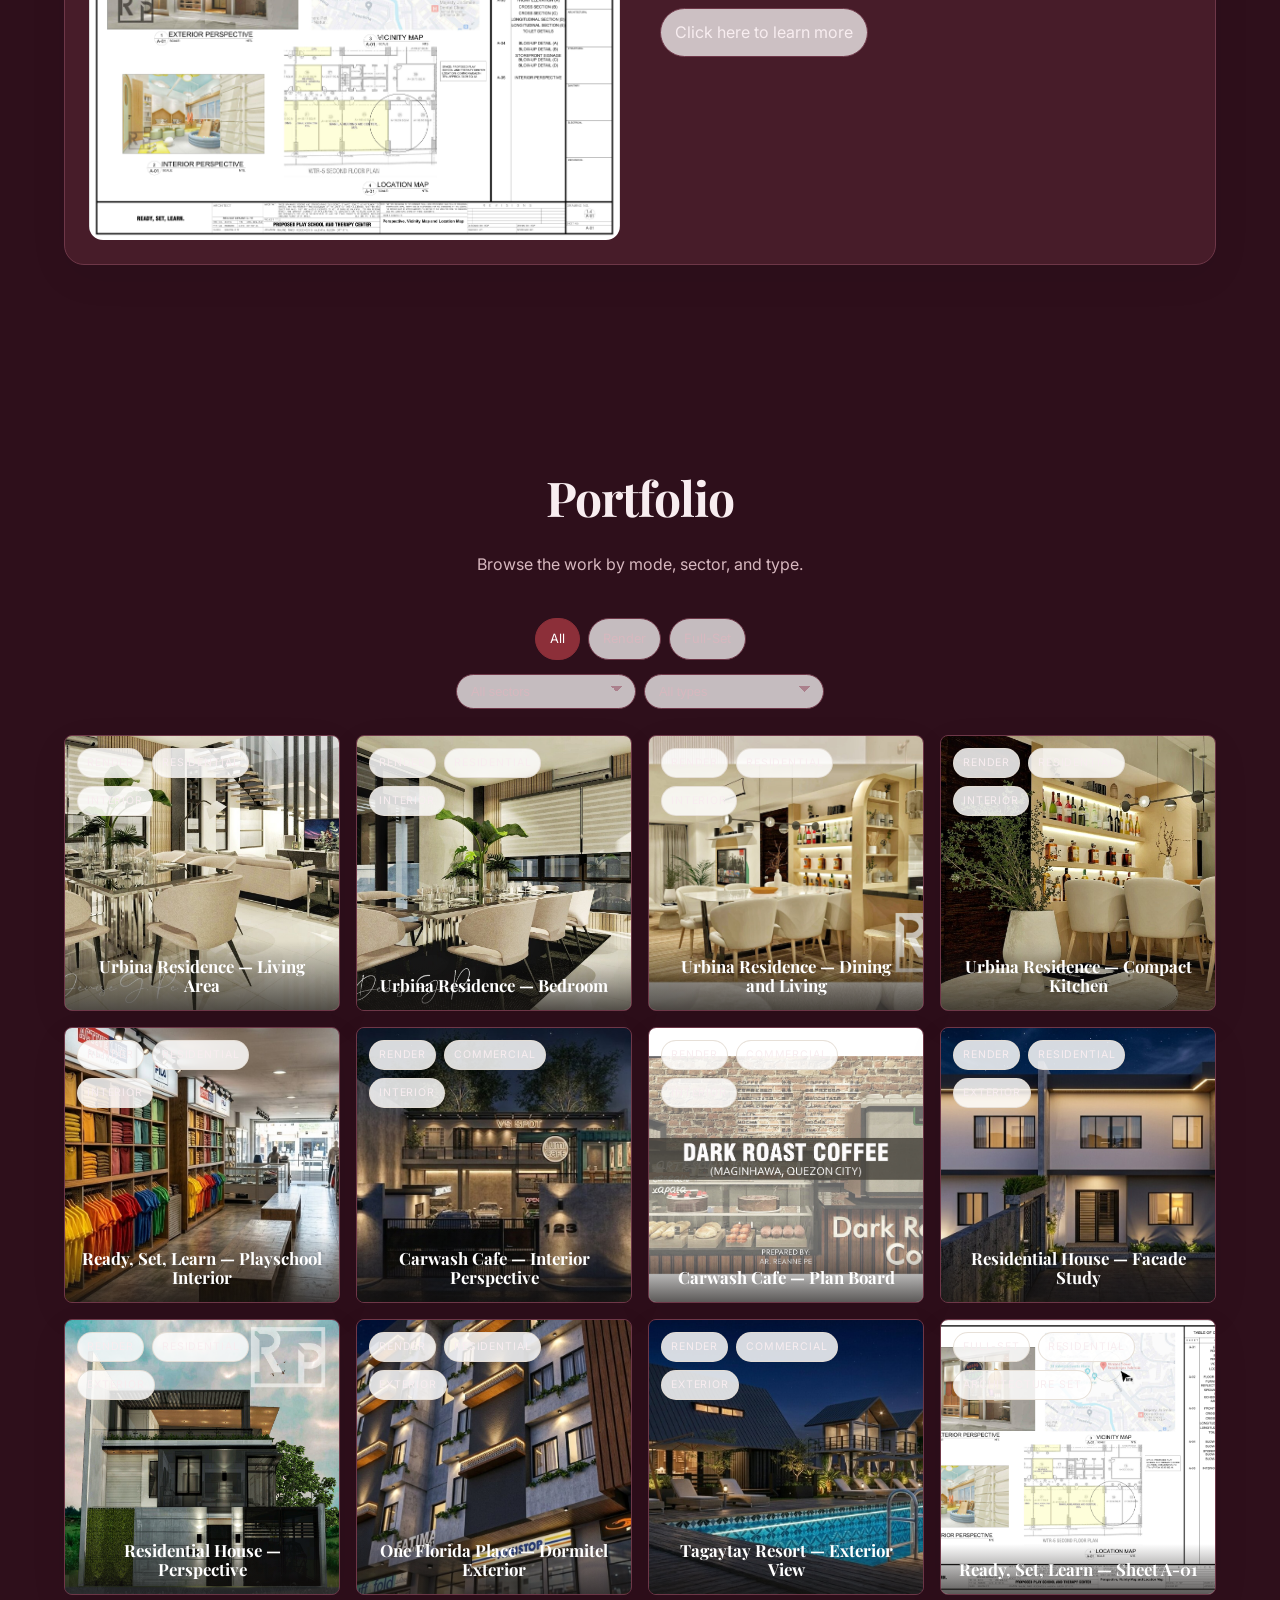
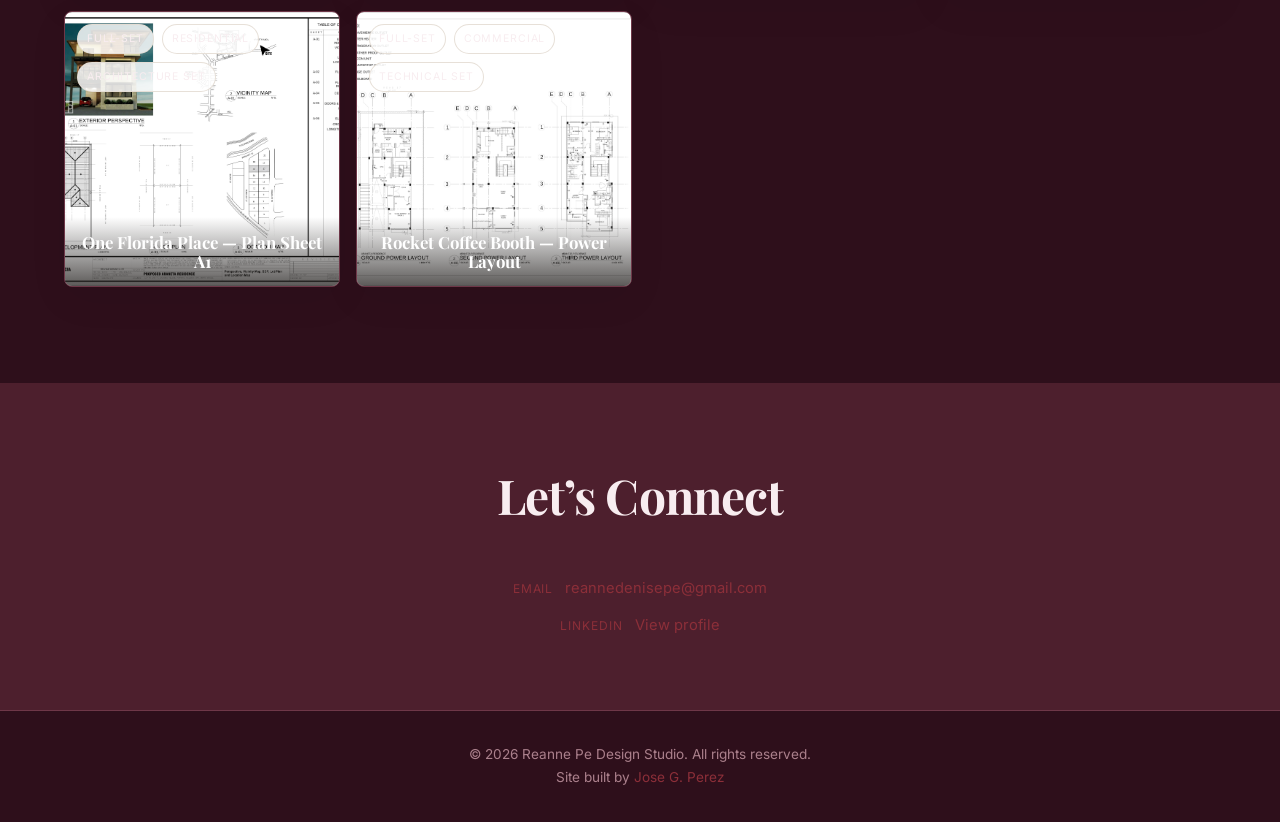
==== commit c6633a70: "Creation attribution" ====
--- a/v3/public/index.html
+++ b/v3/public/index.html
@@ -103,7 +103,7 @@
     </div>
     <div class="software-grid">
       <div class="software-item">
-        <img class="software-logo" src="https://cdn.simpleicons.org/sketchup/cc0000" alt="SketchUp logo" />
+        <img class="software-logo" src="./images/logos/sketchup.svg" alt="SketchUp logo" />
         <span class="software-name">SketchUp Pro</span>
       </div>
       <div class="software-item">
@@ -111,7 +111,7 @@
         <span class="software-name">V-Ray</span>
       </div>
       <div class="software-item">
-        <img class="software-logo" src="https://cdn.simpleicons.org/autodesk/0696d7" alt="Autodesk logo used for AutoCAD" />
+        <img class="software-logo" src="./images/logos/autodesk.svg" alt="Autodesk logo used for AutoCAD" />
         <span class="software-name">AutoCAD</span>
       </div>
       <div class="software-item">
@@ -119,7 +119,7 @@
         <span class="software-name">Photoshop</span>
       </div>
       <div class="software-item">
-        <img class="software-logo" src="https://cdn.simpleicons.org/coreldraw/46A247" alt="CorelDRAW logo" />
+        <img class="software-logo" src="./images/logos/coreldraw.svg" alt="CorelDRAW logo" />
         <span class="software-name">CorelDRAW</span>
       </div>
     </div>
@@ -128,59 +128,59 @@
   <section id="featured-projects">
     <div class="section-header">
       <h2>Featured Projects</h2>
-      <p class="section-sub">A few project stories. These are still placeholders for fuller curated case studies later.</p>
+      <p class="section-sub">A few project stories showing Reanne's range across residential, hospitality, and commercial interior work.</p>
     </div>
 
     <article class="case-study">
       <div class="case-study-media">
-        <img src="./images/selected/interior-bedroom-01.jpg" alt="Placeholder image for a featured residential interior project." />
+        <img src="./images/selected/interior-bedroom-01.jpg" alt="Bedroom rendering for the Urbina Residence condo studio project." />
       </div>
       <div class="case-study-copy">
-        <p class="case-label">01 • Residential Interior Project</p>
-        <h3>Placeholder for a fully curated residential interior case study.</h3>
-        <p>This slot is ready for a final project folder with cleaner captions, more process images, and stronger problem-solution context around a real interior architecture project.</p>
-        <ul>
-          <li>Will hold final curated images and captions</li>
-          <li>Built for a fuller narrative around layout, palette, and design decisions</li>
-          <li>Current content is placeholder only</li>
-        </ul>
-        <button class="text-link" type="button" data-project="residential-interior">Click here to learn more</button>
+        <p class="case-label">01 • Urbina Residence</p>
+        <h3>Reworking a cramped Makati studio into a warmer, more flexible home.</h3>
+        <p>This condominium unit in Makati City started as a tight studio with existing dividers that made the space feel smaller and less usable. The concept opened the unit visually while adding storage, zoning, and multi-functional furniture.</p>
+        <ul>
+          <li>Scope: architectural interior design, project management, modular contractor coordination</li>
+          <li>Approach: half-modular and half-glass dividers, integrated storage, foldable pieces, warm lighting</li>
+          <li>Duration: 5-week design-build in Makati City</li>
+        </ul>
+        <button class="text-link" type="button" data-project="urbina-residence">Click here to learn more</button>
       </div>
     </article>
 
     <article class="case-study case-study-reverse">
       <div class="case-study-media case-study-stack">
-        <img src="./images/selected/exterior-dormitel-01.jpg" alt="Placeholder exterior image for a featured full-set architecture project." />
-        <img src="./images/plans/a1.jpg" alt="Placeholder drawing preview for a featured full-set architecture project." />
+        <img src="./images/selected/exterior-dormitel-01.jpg" alt="Night rendering of the One Florida Place Dormitel exterior." />
+        <img src="./images/plans/a1.jpg" alt="Plan sheet preview for the One Florida Place Dormitel." />
       </div>
       <div class="case-study-copy">
-        <p class="case-label">02 • Full-Set Architecture Project</p>
-        <h3>Placeholder for a complete architecture set with drawings and supporting visuals.</h3>
-        <p>This slot is intended for a fuller architectural project where renderings, plan sheets, and technical drawings should stay together instead of being scattered across the gallery.</p>
-        <ul>
-          <li>Good fit for a residential house, playschool, or similar full architecture set</li>
-          <li>Supports drawing previews plus project explanation in one place</li>
-          <li>Current content is placeholder only</li>
-        </ul>
-        <button class="text-link" type="button" data-project="full-set-architecture">Click here to learn more</button>
+        <p class="case-label">02 • One Florida Place Dormitel</p>
+        <h3>Balancing room capacity, circulation, and presentation across a 6-storey concept.</h3>
+        <p>A multi-storey dormitel in Valenzuela City with varied room types, commercial space, parking, and a stronger market presence, all within budget and lot constraints.</p>
+        <ul>
+          <li>Scope: architect, architectural interior designer, decorator, and project manager</li>
+          <li>Balanced room count, ventilation, commercial income spaces, and penthouse requirements</li>
+          <li>Duration: 32-week design and project management scope</li>
+        </ul>
+        <button class="text-link" type="button" data-project="one-florida-place">Click here to learn more</button>
       </div>
     </article>
 
     <article class="case-study">
       <div class="case-study-media case-study-stack">
-        <img src="./images/selected/commercial-cafe-01.jpg" alt="Placeholder image for a sample full-set interior design project." />
-        <img src="./images/selected/commercial-plan-01.jpg" alt="Placeholder plan image for a sample full-set interior design project." />
+        <img src="./images/selected/commercial-retail-01.jpg" alt="Playschool interior rendering for Ready, Set, Learn." />
+        <img src="./images/plans/a-01.jpg" alt="Architectural sheet preview for Ready, Set, Learn." />
       </div>
       <div class="case-study-copy">
-        <p class="case-label">03 • Sample Full-Set Interior Design Project</p>
-        <h3>Placeholder for a coffee house or other project with renderings, plans, and boards kept together.</h3>
-        <p>This slot is designed for one full-set interior design package so the mood boards, floor plans, renderings, and supporting presentation materials can live in one grouped story.</p>
-        <ul>
-          <li>Ideal for the coffee house project or another full-set interior package</li>
-          <li>Separates a project-level story from the general gallery</li>
-          <li>Current content is placeholder only</li>
-        </ul>
-        <button class="text-link" type="button" data-project="full-set-interior">Click here to learn more</button>
+        <p class="case-label">03 • Ready, Set, Learn</p>
+        <h3>Child-friendly planning and Scandinavian-inspired interiors for a small playschool fit-out.</h3>
+        <p>Designed for a Quezon City playschool and therapy center, this concept had to feel playful, safe, welcoming, and budget-aware within a compact footprint.</p>
+        <ul>
+          <li>Scope: architectural interior design</li>
+          <li>Approach: muted pastels, light wood textures, hidden storage, foldable wall panels, glass dividers</li>
+          <li>Challenge solved: exposed piping and limited floor area without losing warmth or flexibility</li>
+        </ul>
+        <button class="text-link" type="button" data-project="ready-set-learn">Click here to learn more</button>
       </div>
     </article>
   </section>
@@ -210,9 +210,8 @@
           <option value="interior">Interior</option>
           <option value="exterior">Exterior</option>
           <option value="technical">Technical / Drawings</option>
-          <option value="coffee-set">Coffee Set</option>
+          <option value="technical-set">Technical Set</option>
           <option value="architecture-set">Architecture Set</option>
-          <option value="interior-set">Interior Set</option>
         </select>
       </div>
     </div>
@@ -232,6 +231,7 @@
   <footer>
     <div class="footer-inner">
       <p>&copy; 2026 Reanne Pe Design Studio. All rights reserved.</p>
+      <p class="footer-credit">Site built by <a href="https://josegperez.com" target="_blank" rel="noreferrer">Jose G. Perez</a></p>
     </div>
   </footer>
 
--- a/v3/public/styles.css
+++ b/v3/public/styles.css
@@ -168,7 +168,7 @@
 .hero-overlay {
   position: absolute;
   inset: 0;
-  background: linear-gradient(180deg, color-mix(in srgb, var(--bg-alt) 55%, transparent), var(--bg-alt));
+  background: linear-gradient(180deg, transparent, color-mix(in srgb, var(--bg-alt) 30%, transparent));
   z-index: 2;
 }
 
@@ -178,7 +178,7 @@
   width: 100%;
   background-size: cover;
   background-position: center;
-  opacity: 0.8;
+  /* opacity: 0.8; */
   filter: saturate(0.9);
   z-index: 0;
   background-image: url("./images/hero-bg.jpg");
@@ -207,11 +207,12 @@
 }
 
 .hero-label {
-  font-size: 0.8rem;
+  font-size: 1rem;
   text-transform: uppercase;
   letter-spacing: 0.15em;
-  color: var(--accent);
+  color: var(--text);
   margin-bottom: 14px;
+  text-shadow: 0 1px 8px rgba(0,0,0,0.6);
 }
 
 .hero-content h1 {
@@ -219,16 +220,18 @@
   font-size: clamp(2.8rem, 6vw, 4.8rem);
   font-weight: 700;
   line-height: 1.05;
-  color: var(--accent-dark);
+  color: var(--text);
+  text-shadow: 0 2px 12px rgba(0,0,0,0.5);
   margin-bottom: 16px;
   letter-spacing: -0.03em;
 }
 
 .hero-sub {
   font-size: 1.1rem;
-  color: var(--text-light);
+  color: var(--text);
   max-width: 34ch;
   margin: 0 auto 28px;
+  text-shadow: 0 1px 6px rgba(0,0,0,0.4);
 }
 
 .hero-skill-strip {
